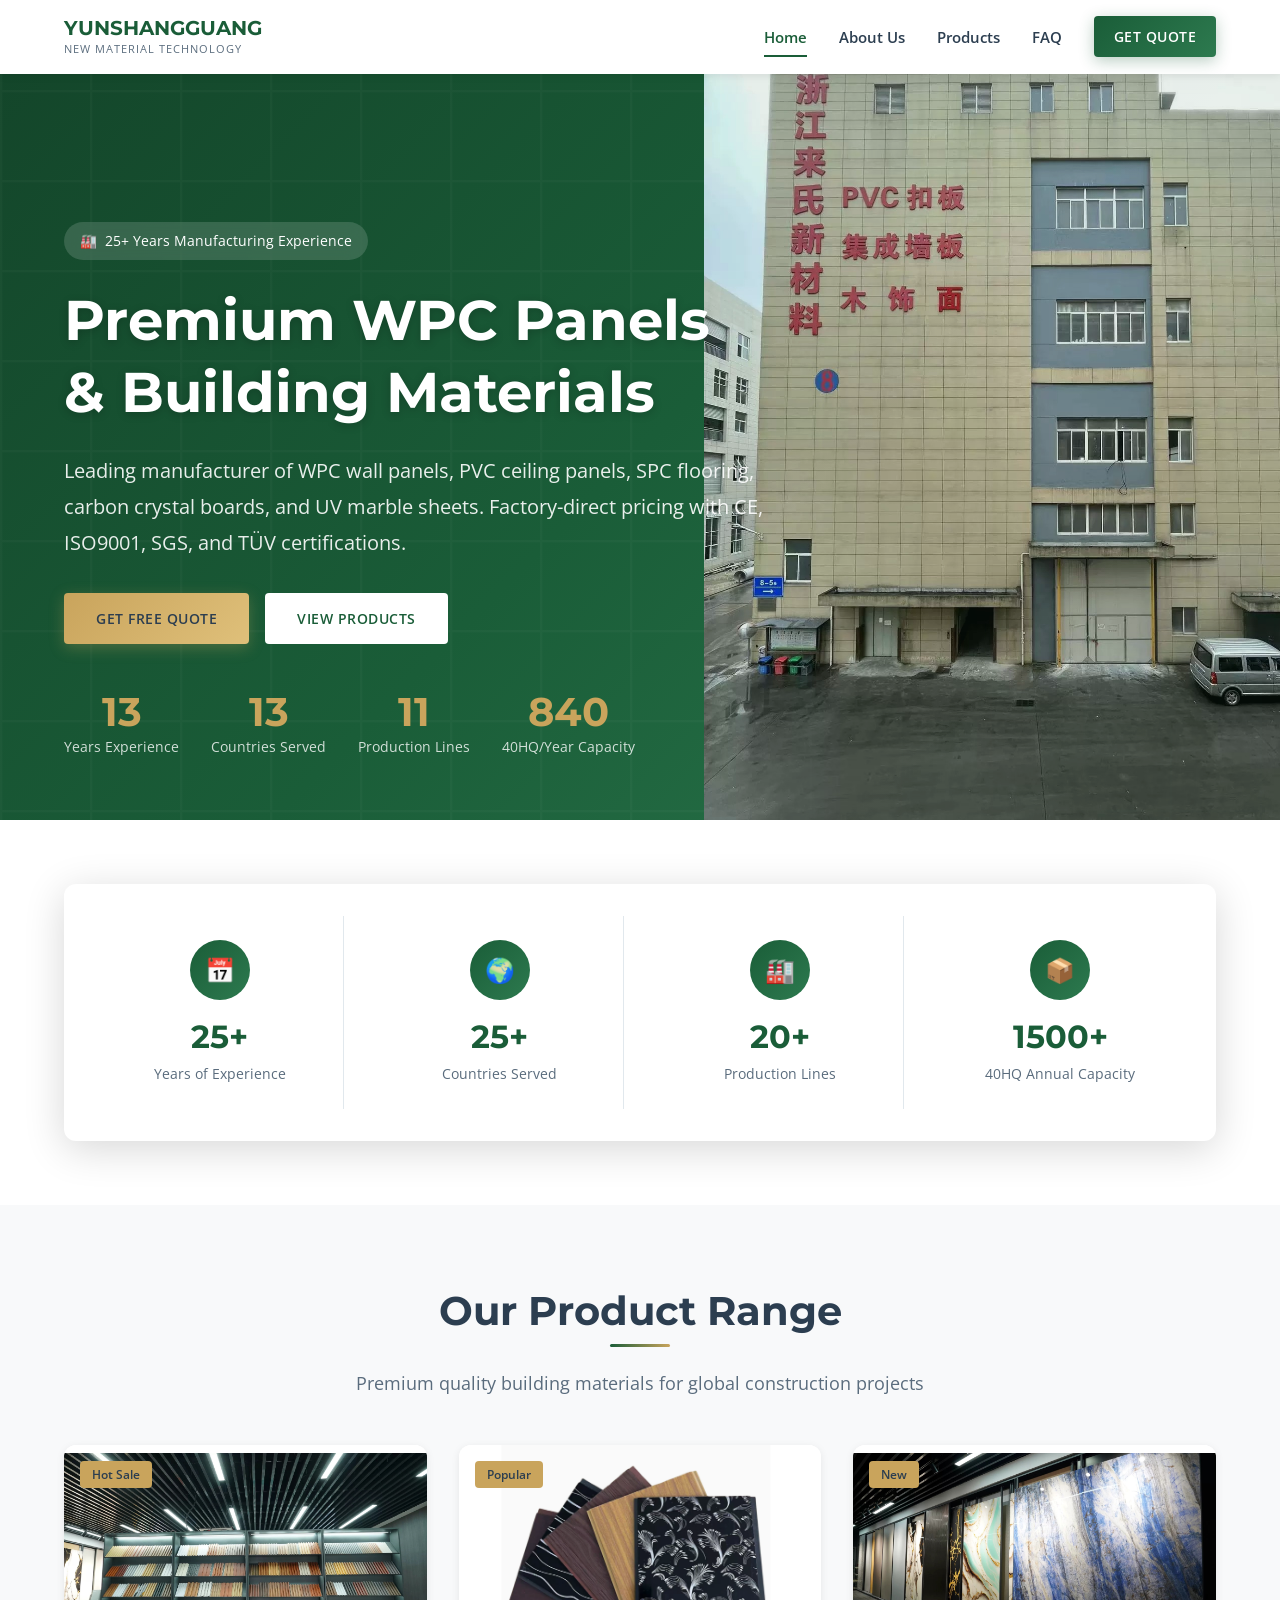
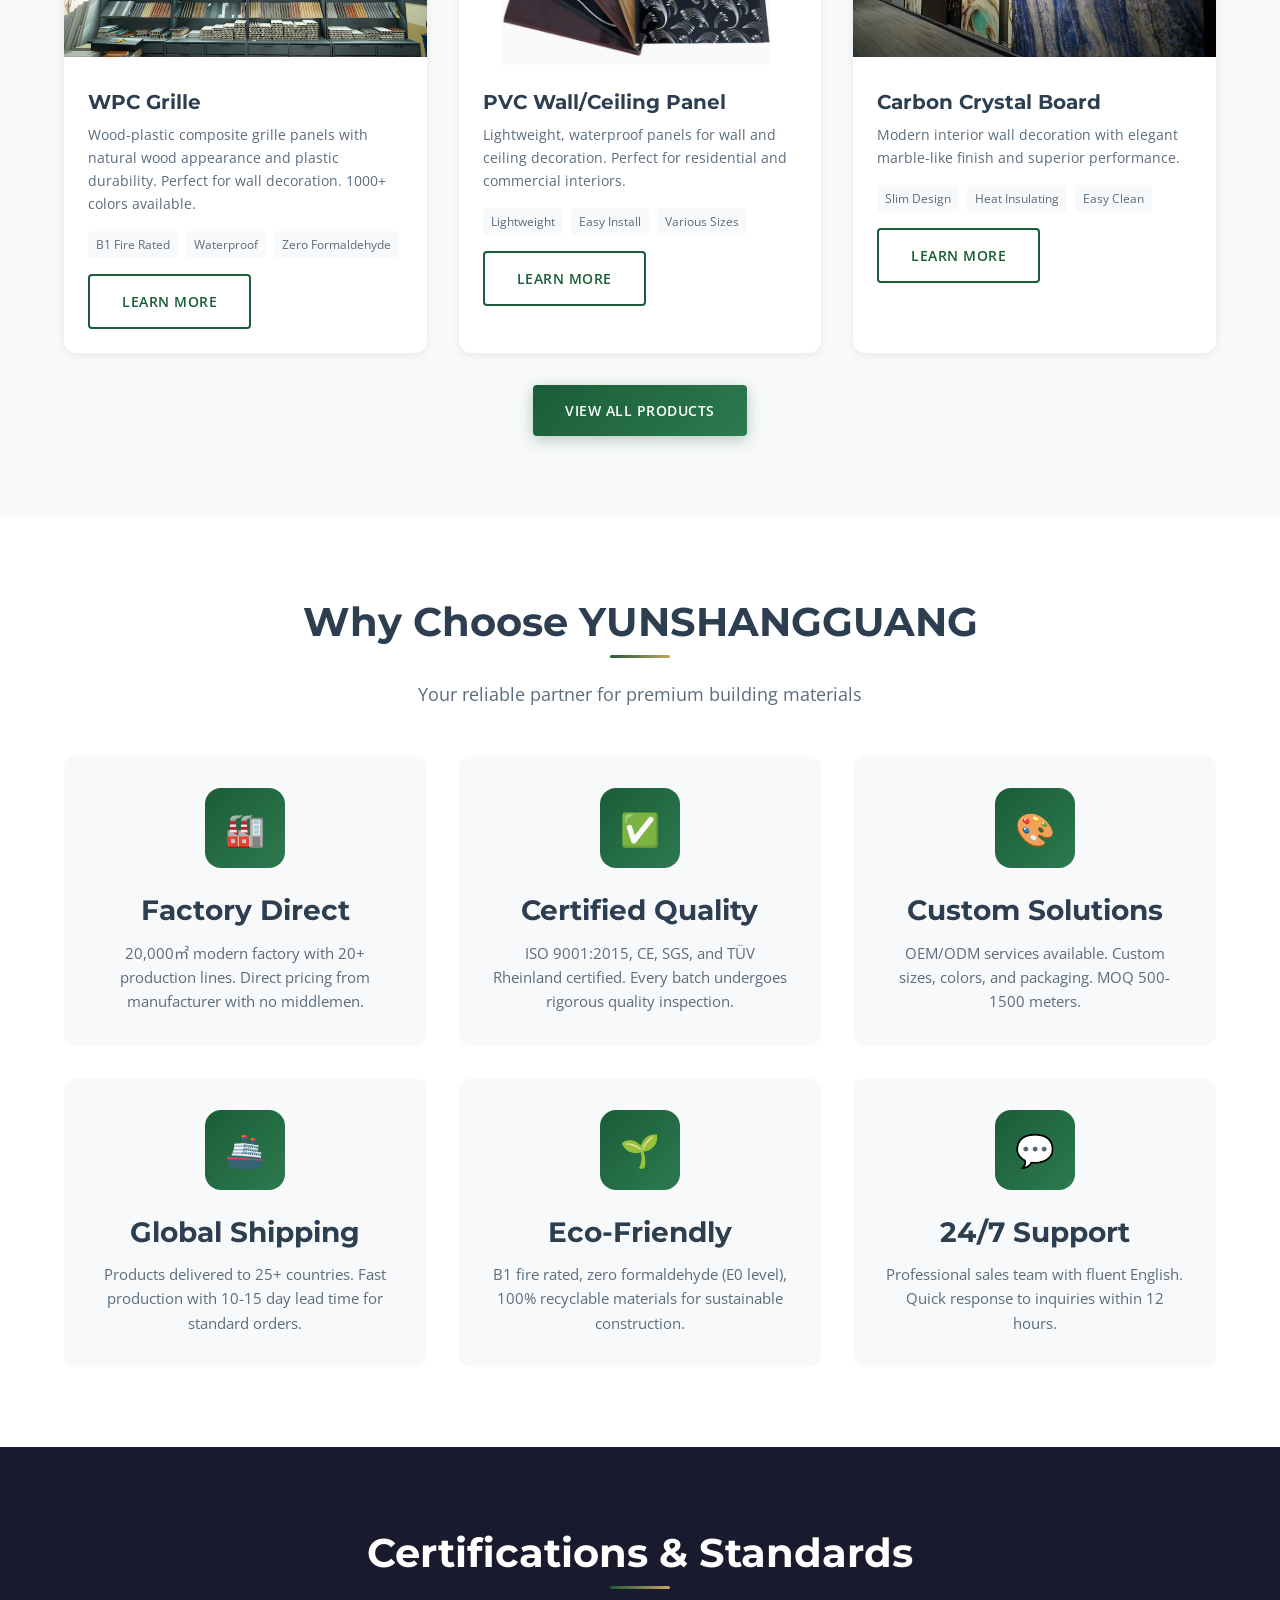
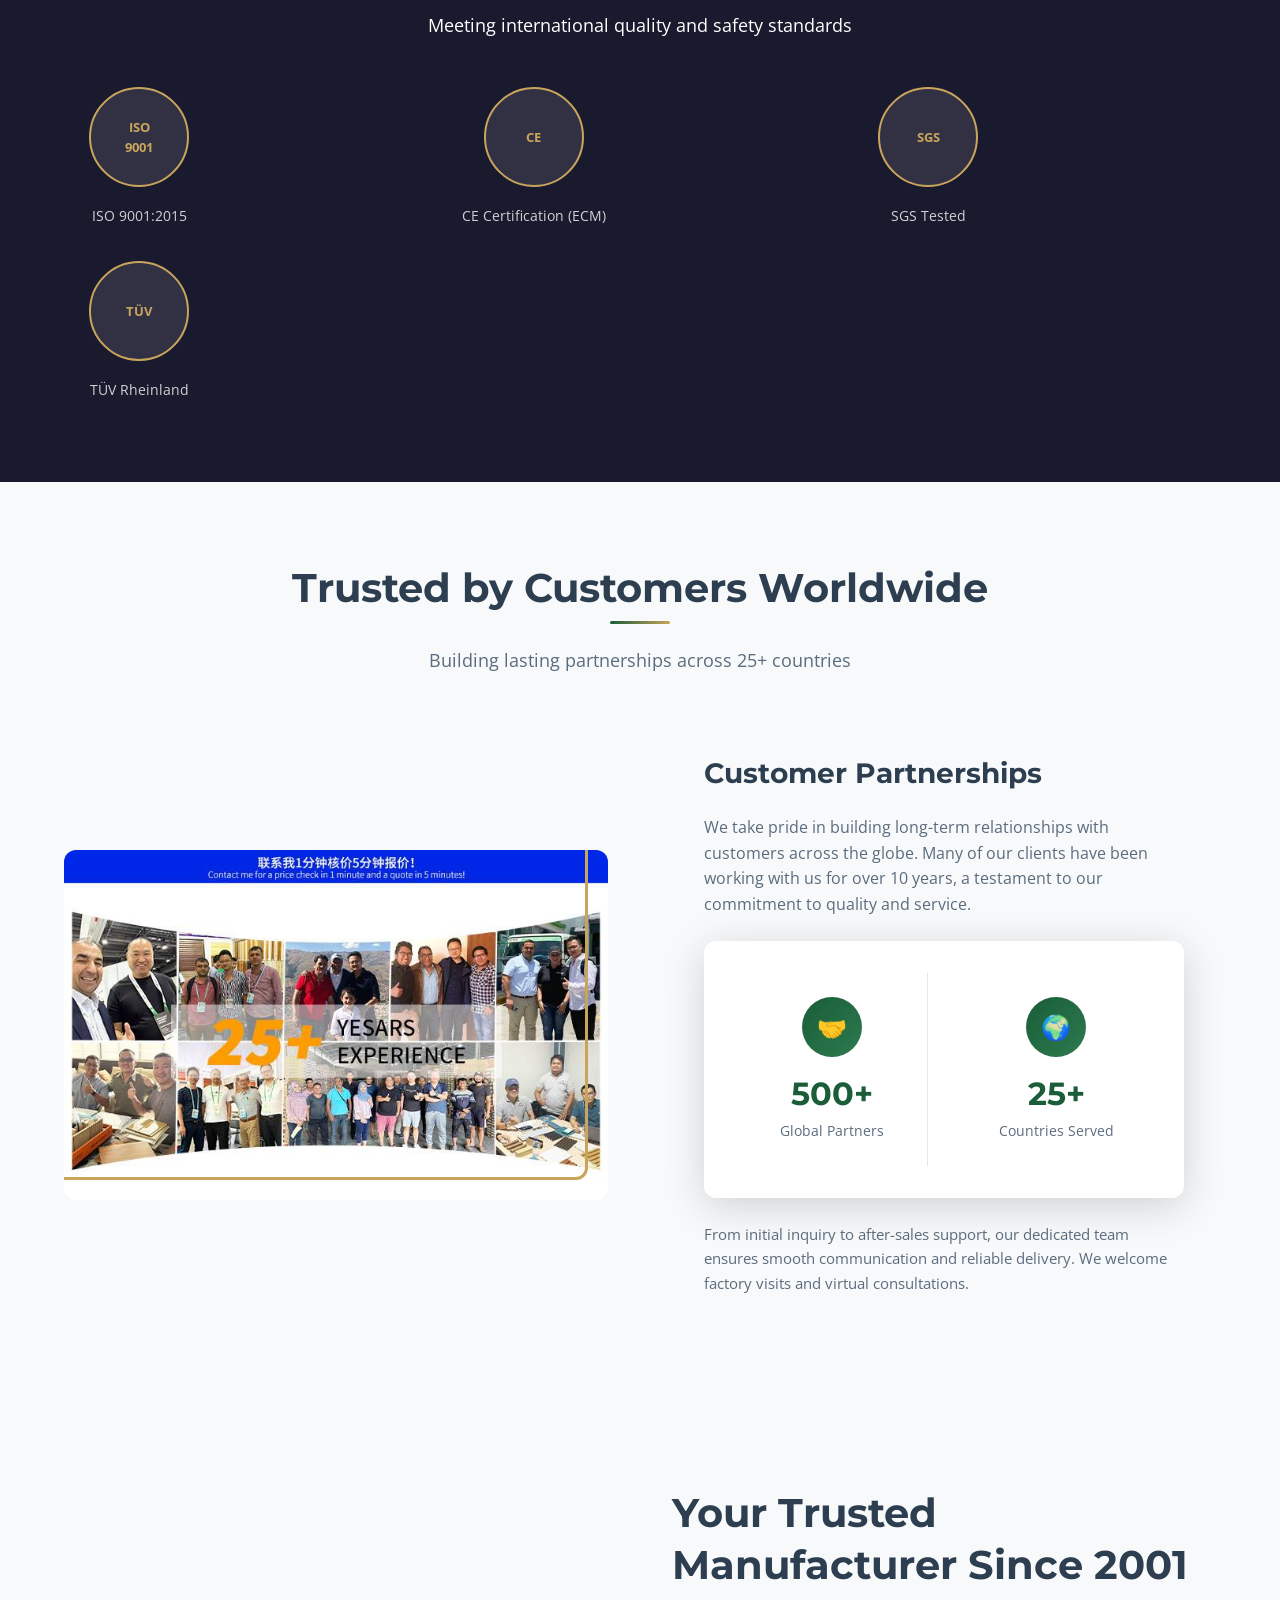
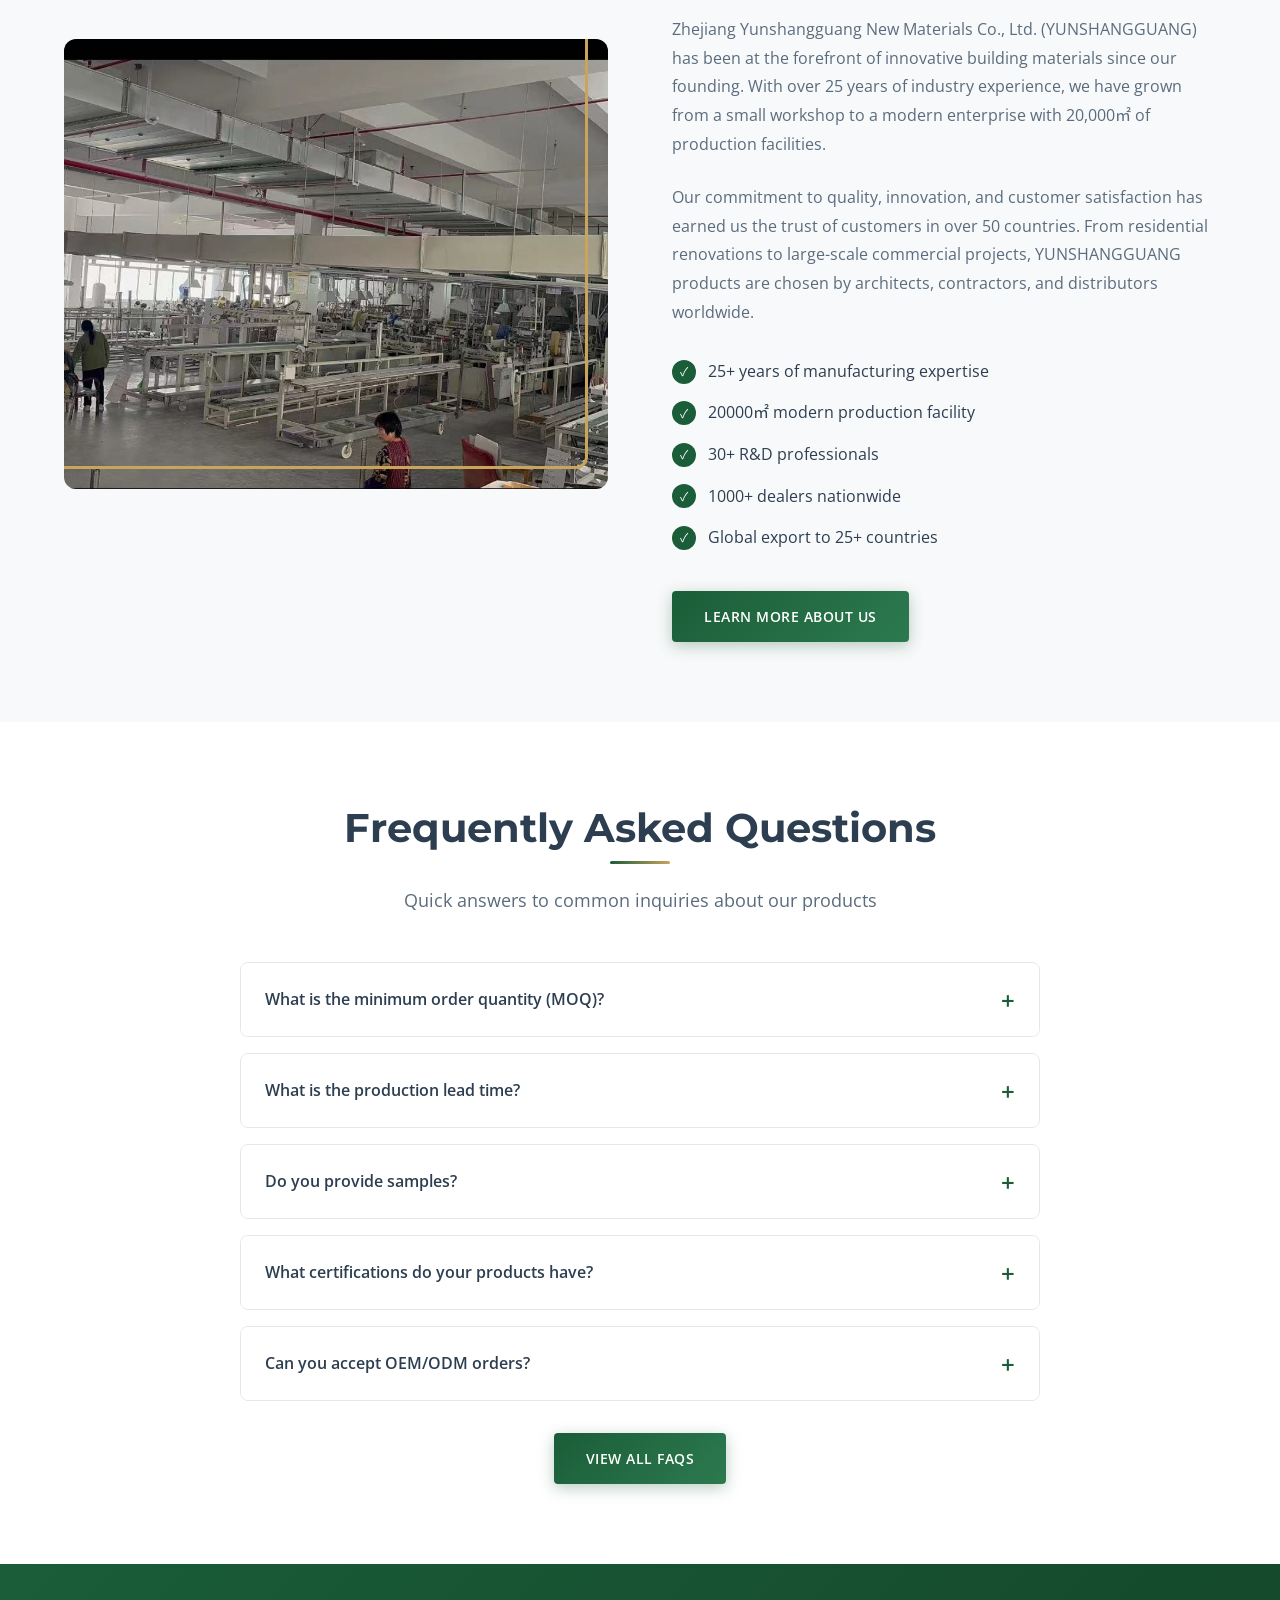
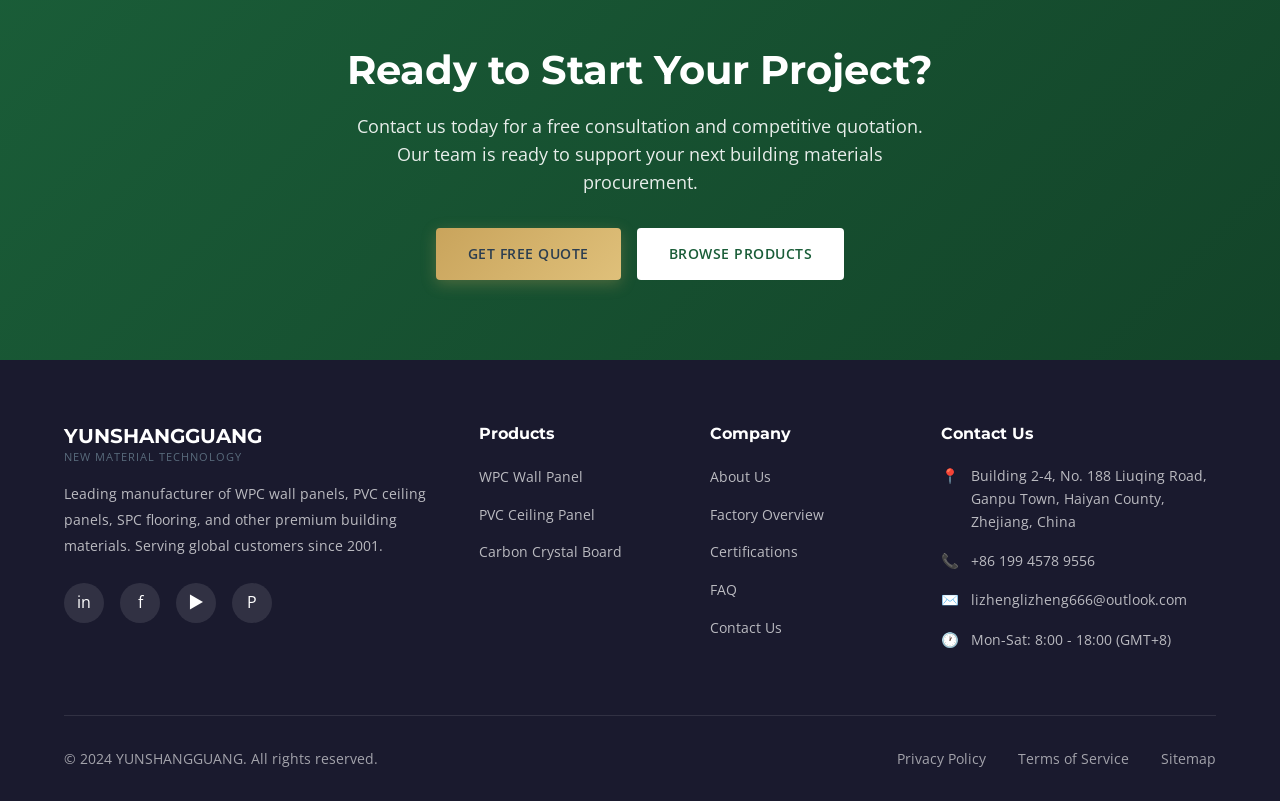
==== index.html @ e3930aee "Remove UV Marble Sheet, SPC Flooring, Wood Veneer products from homepage and all pages - Removed 3 p" ====
<!DOCTYPE html>
<html lang="en">
<head>
  <meta charset="UTF-8">
  <meta name="viewport" content="width=device-width, initial-scale=1.0">
  <meta http-equiv="X-UA-Compatible" content="IE=edge">
  
  <!-- SEO Meta Tags -->
  <title>WPC Wall Panel Manufacturer | 25 Years Factory | YUNSHANGGUANG</title>
  <meta name="description" content="Leading WPC wall panel manufacturer in China since 2001. 20+ production lines, annual capacity 1500x40HQ. CE, ISO9001, SGS, TÜV certified. OEM/ODM available. Fast delivery to 25+ countries.">
  <meta name="keywords" content="WPC wall panel manufacturer, PVC ceiling panel factory, SPC flooring supplier, China building material manufacturer, WPC panel OEM">
  <meta name="author" content="YUNSHANGGUANG - Zhejiang Yunshangguang New Materials Co., Ltd.">
  <meta name="robots" content="index, follow">
  
  <!-- Open Graph -->
  <meta property="og:title" content="WPC Wall Panel Manufacturer | 25 Years Factory | YUNSHANGGUANG">
  <meta property="og:description" content="Leading WPC wall panel manufacturer in China since 2001. 20+ production lines, CE/ISO9001/SGS/TÜV certified. Fast delivery to 25+ countries.">
  <meta property="og:type" content="website">
  <meta property="og:url" content="https://lingrui.com">
  <meta property="og:image" content="https://lingrui.com/images/og-image.jpg">
  
  <!-- Favicon -->
  <link rel="icon" type="image/svg+xml" href="data:image/svg+xml,<svg xmlns='http://www.w3.org/2000/svg' viewBox='0 0 100 100'><text y='.9em' font-size='90'>🏭</text></svg>">
  
  <!-- Google Fonts -->
  <link rel="preconnect" href="https://fonts.googleapis.com">
  <link rel="preconnect" href="https://fonts.gstatic.com" crossorigin>
  <link href="https://fonts.googleapis.com/css2?family=Montserrat:wght@600;700;800&family=Open+Sans:wght@400;500;600&family=Noto+Sans+SC:wght@400;500;700&display=swap" rel="stylesheet">
  
  <!-- Stylesheet -->
  <link rel="stylesheet" href="css/style.css">
  
  <!-- Schema.org Structured Data -->
  <script type="application/ld+json">
  {
    "@context": "https://schema.org",
    "@type": "Organization",
    "name": "YUNSHANGGUANG - Zhejiang Yunshangguang New Materials Co., Ltd.",
    "alternateName": "LAISHI",
    "url": "https://lingrui.com",
    "logo": "https://lingrui.com/images/logo.png",
    "description": "Leading WPC wall panel manufacturer in China since 2001, specializing in PVC ceiling panels, SPC flooring, carbon crystal boards, and UV marble sheets.",
    "foundingDate": "2016",
    "foundingLocation": "Haining, Zhejiang, China",
    "areaServed": "Worldwide",
    "contactPoint": {
      "@type": "ContactPoint",
      "telephone": "+86-199-4578-9556",
      "contactType": "sales",
      "email": "lizhenglizheng666@outlook.com",
      "availableLanguage": ["English", "Chinese"]
    },
    "address": {
      "@type": "PostalAddress",
      "streetAddress": "Building 2-4, No. 188 Liuqing Road, Ganpu Town",
      "addressLocality": "Haiyan County",
      "addressRegion": "Zhejiang",
      "postalCode": "314300",
      "addressCountry": "CN"
    },
    "hasCredential": [
      {"@type": "EducationalOccupationalCredential", "name": "ISO 9001:2015"},
      {"@type": "EducationalOccupationalCredential", "name": "CE Certification"},
      {"@type": "EducationalOccupationalCredential", "name": "SGS Certification"}
    ]
  }
  </script>
</head>
<body>
  <!-- Header -->
  <header class="header">
    <div class="header-container">
      <a href="index.html" class="logo">
        <div class="logo-text">
          <span class="logo-name">YUNSHANGGUANG</span>
          <span class="logo-tagline">New Material Technology</span>
        </div>
      </a>
      
      <nav class="nav-menu">
        <a href="index.html" class="nav-link active">Home</a>
        <a href="about.html" class="nav-link">About Us</a>
        <a href="products.html" class="nav-link">Products</a>
        <a href="faq.html" class="nav-link">FAQ</a>
        <a href="contact.html" class="btn btn-primary nav-cta">Get Quote</a>
      </nav>
      
      <button class="menu-toggle" aria-label="Toggle menu">
        <span></span>
        <span></span>
        <span></span>
      </button>
      
      <nav class="mobile-nav">
        <a href="index.html" class="nav-link active">Home</a>
        <a href="about.html" class="nav-link">About Us</a>
        <a href="products.html" class="nav-link">Products</a>
        <a href="faq.html" class="nav-link">FAQ</a>
        <a href="contact.html" class="nav-link">Contact Us</a>
      </nav>
    </div>
  </header>

  <!-- Hero Section -->
  <section class="hero">
    <div class="hero-bg"></div>
    <div class="container">
      <div class="hero-content">
        <div class="hero-badge">
          <span>🏭</span> 25+ Years Manufacturing Experience
        </div>
        <h1>Premium WPC Panels & Building Materials</h1>
        <p class="hero-subtitle">
          Leading manufacturer of WPC wall panels, PVC ceiling panels, SPC flooring, 
          carbon crystal boards, and UV marble sheets. Factory-direct pricing with 
          CE, ISO9001, SGS, and TÜV certifications.
        </p>
        <div class="hero-buttons">
          <a href="contact.html" class="btn btn-accent">Get Free Quote</a>
          <a href="products.html" class="btn btn-white">View Products</a>
        </div>
        <div class="hero-stats">
          <div class="stat-item">
            <div class="stat-number">25+</div>
            <div class="stat-label">Years Experience</div>
          </div>
          <div class="stat-item">
            <div class="stat-number">25+</div>
            <div class="stat-label">Countries Served</div>
          </div>
          <div class="stat-item">
            <div class="stat-number">20+</div>
            <div class="stat-label">Production Lines</div>
          </div>
          <div class="stat-item">
            <div class="stat-number">1500+</div>
            <div class="stat-label">40HQ/Year Capacity</div>
          </div>
        </div>
      </div>
    </div>
    <div class="hero-image">
      <img src="images/factory-exterior.jpg" alt="YUNSHANGGUANG Factory Exterior" loading="eager">
    </div>
  </section>

  <!-- Stats Section -->
  <section class="stats-section">
    <div class="container">
      <div class="stats-grid">
        <div class="stat-card">
          <div class="stat-icon">📅</div>
          <h3>25+</h3>
          <p>Years of Experience</p>
        </div>
        <div class="stat-card">
          <div class="stat-icon">🌍</div>
          <h3>25+</h3>
          <p>Countries Served</p>
        </div>
        <div class="stat-card">
          <div class="stat-icon">🏭</div>
          <h3>20+</h3>
          <p>Production Lines</p>
        </div>
        <div class="stat-card">
          <div class="stat-icon">📦</div>
          <h3>1500+</h3>
          <p>40HQ Annual Capacity</p>
        </div>
      </div>
    </div>
  </section>

  <!-- Products Section -->
  <section class="products-section">
    <div class="container">
      <div class="section-title">
        <h2>Our Product Range</h2>
        <p>Premium quality building materials for global construction projects</p>
      </div>
      
      <div class="products-grid">
        <div class="product-card">
          <div class="product-image">
            <img src="images/showroom-1.jpg" alt="WPC Grille Product Display" loading="lazy">
            <span class="product-badge">Hot Sale</span>
          </div>
          <div class="product-content">
            <h3>WPC Grille</h3>
            <p>Wood-plastic composite grille panels with natural wood appearance and plastic durability. Perfect for wall decoration. 1000+ colors available.</p>
            <div class="product-features">
              <span class="product-feature">B1 Fire Rated</span>
              <span class="product-feature">Waterproof</span>
              <span class="product-feature">Zero Formaldehyde</span>
            </div>
            <a href="products.html#wpc" class="btn btn-outline">Learn More</a>
          </div>
        </div>
        
        <div class="product-card">
          <div class="product-image">
            <img src="images/pvc-panels.png?v=3" alt="PVC Ceiling Panel Product" loading="lazy">
            <span class="product-badge">Popular</span>
          </div>
          <div class="product-content">
            <h3>PVC Wall/Ceiling Panel</h3>
            <p>Lightweight, waterproof panels for wall and ceiling decoration. Perfect for residential and commercial interiors.</p>
            <div class="product-features">
              <span class="product-feature">Lightweight</span>
              <span class="product-feature">Easy Install</span>
              <span class="product-feature">Various Sizes</span>
            </div>
            <a href="products.html#pvc" class="btn btn-outline">Learn More</a>
          </div>
        </div>
        
        <div class="product-card">
          <div class="product-image">
            <img src="images/showroom-2.jpg" alt="Carbon Crystal Board Product" loading="lazy">
            <span class="product-badge">New</span>
          </div>
          <div class="product-content">
            <h3>Carbon Crystal Board</h3>
            <p>Modern interior wall decoration with elegant marble-like finish and superior performance.</p>
            <div class="product-features">
              <span class="product-feature">Slim Design</span>
              <span class="product-feature">Heat Insulating</span>
              <span class="product-feature">Easy Clean</span>
            </div>
            <a href="products.html#carbon" class="btn btn-outline">Learn More</a>
          </div>
        </div>
      </div>
      
      <div class="text-center mt-4">
        <a href="products.html" class="btn btn-primary">View All Products</a>
      </div>
    </div>
  </section>

  <!-- Features Section -->
  <section class="features-section">
    <div class="container">
      <div class="section-title">
        <h2>Why Choose YUNSHANGGUANG</h2>
        <p>Your reliable partner for premium building materials</p>
      </div>
      
      <div class="features-grid">
        <div class="feature-card">
          <div class="feature-icon">🏭</div>
          <h3>Factory Direct</h3>
          <p>20,000㎡ modern factory with 20+ production lines. Direct pricing from manufacturer with no middlemen.</p>
        </div>
        
        <div class="feature-card">
          <div class="feature-icon">✅</div>
          <h3>Certified Quality</h3>
          <p>ISO 9001:2015, CE, SGS, and TÜV Rheinland certified. Every batch undergoes rigorous quality inspection.</p>
        </div>
        
        <div class="feature-card">
          <div class="feature-icon">🎨</div>
          <h3>Custom Solutions</h3>
          <p>OEM/ODM services available. Custom sizes, colors, and packaging. MOQ 500-1500 meters.</p>
        </div>
        
        <div class="feature-card">
          <div class="feature-icon">🚢</div>
          <h3>Global Shipping</h3>
          <p>Products delivered to 25+ countries. Fast production with 10-15 day lead time for standard orders.</p>
        </div>
        
        <div class="feature-card">
          <div class="feature-icon">🌱</div>
          <h3>Eco-Friendly</h3>
          <p>B1 fire rated, zero formaldehyde (E0 level), 100% recyclable materials for sustainable construction.</p>
        </div>
        
        <div class="feature-card">
          <div class="feature-icon">💬</div>
          <h3>24/7 Support</h3>
          <p>Professional sales team with fluent English. Quick response to inquiries within 12 hours.</p>
        </div>
      </div>
    </div>
  </section>

  <!-- Certifications Section -->
  <section class="certifications-section">
    <div class="container">
      <div class="section-title">
        <h2>Certifications & Standards</h2>
        <p>Meeting international quality and safety standards</p>
      </div>
      
      <div class="certifications-grid">
        <div class="cert-item">
          <div class="cert-logo">ISO<br>9001</div>
          <span>ISO 9001:2015</span>
        </div>
        <div class="cert-item">
          <div class="cert-logo">CE</div>
          <span>CE Certification (ECM)</span>
        </div>
        <div class="cert-item">
          <div class="cert-logo">SGS</div>
          <span>SGS Tested</span>
        </div>
        <div class="cert-item">
          <div class="cert-logo">TÜV</div>
          <span>TÜV Rheinland</span>
        </div>
      </div>
    </div>
  </section>

  <!-- Customer Showcase -->
  <section class="features-section" style="background: var(--bg-light);">
    <div class="container">
      <div class="section-title">
        <h2>Trusted by Customers Worldwide</h2>
        <p>Building lasting partnerships across 25+ countries</p>
      </div>
      
      <div class="about-grid" style="align-items: center;">
        <div class="about-image" style="height: 350px; overflow: hidden; border-radius: 12px;">
          <img src="images/customer-photos.jpg" alt="YUNSHANGGUANG Customer Visit" loading="lazy" style="width: 100%; height: 100%; object-fit: cover;">
        </div>
        <div style="padding: 2rem;">
          <h3 style="margin-bottom: 1.5rem;">Customer Partnerships</h3>
          <p style="color: var(--text-light); margin-bottom: 1.5rem;">
            We take pride in building long-term relationships with customers across the globe. 
            Many of our clients have been working with us for over 10 years, a testament to 
            our commitment to quality and service.
          </p>
          <div class="stats-grid" style="grid-template-columns: 1fr 1fr;">
            <div class="stat-card">
              <div class="stat-icon">🤝</div>
              <h3>500+</h3>
              <p>Global Partners</p>
            </div>
            <div class="stat-card">
              <div class="stat-icon">🌍</div>
              <h3>25+</h3>
              <p>Countries Served</p>
            </div>
          </div>
          <p style="color: var(--text-light); margin-top: 1.5rem; font-size: 0.95rem;">
            From initial inquiry to after-sales support, our dedicated team ensures 
            smooth communication and reliable delivery. We welcome factory visits 
            and virtual consultations.
          </p>
        </div>
      </div>
    </div>
  </section>

  <!-- About Preview -->
  <section class="about-preview">
    <div class="container">
      <div class="about-grid">
        <div class="about-image">
          <img src="images/workshop-1.jpg" alt="YUNSHANGGUANG Factory Workshop" loading="lazy">
        </div>
        <div class="about-content">
          <h2>Your Trusted Manufacturer Since 2001</h2>
          <p>
            Zhejiang Yunshangguang New Materials Co., Ltd. (YUNSHANGGUANG) has been at the forefront 
            of innovative building materials since our founding. With over 25 years of industry 
            experience, we have grown from a small workshop to a modern enterprise with 20,000㎡ 
            of production facilities.
          </p>
          <p>
            Our commitment to quality, innovation, and customer satisfaction has earned us the trust 
            of customers in over 50 countries. From residential renovations to large-scale commercial 
            projects, YUNSHANGGUANG products are chosen by architects, contractors, and distributors worldwide.
          </p>
          <ul class="about-list">
            <li>25+ years of manufacturing expertise</li>
            <li>20000㎡ modern production facility</li>
            <li>30+ R&D professionals</li>
            <li>1000+ dealers nationwide</li>
            <li>Global export to 25+ countries</li>
          </ul>
          <a href="about.html" class="btn btn-primary">Learn More About Us</a>
        </div>
      </div>
    </div>
  </section>

  <!-- FAQ Preview -->
  <section class="faq-preview">
    <div class="container">
      <div class="section-title">
        <h2>Frequently Asked Questions</h2>
        <p>Quick answers to common inquiries about our products</p>
      </div>
      
      <div class="faq-list">
        <div class="faq-item">
          <button class="faq-question">
            What is the minimum order quantity (MOQ)?
          </button>
          <div class="faq-answer">
            <div class="faq-answer-content">
              Our standard MOQ is 500-1500 meters depending on the product type and specifications. 
              For custom orders, the MOQ may vary. We welcome small trial orders to establish 
              business relationships and offer flexible terms for long-term partners.
            </div>
          </div>
        </div>
        
        <div class="faq-item">
          <button class="faq-question">
            What is the production lead time?
          </button>
          <div class="faq-answer">
            <div class="faq-answer-content">
              Standard products typically ship within 10-15 days after order confirmation. 
              Custom products with special colors or sizes require 15-20 days. For large orders, 
              please contact us in advance to coordinate production schedule and shipping arrangements.
            </div>
          </div>
        </div>
        
        <div class="faq-item">
          <button class="faq-question">
            Do you provide samples?
          </button>
          <div class="faq-answer">
            <div class="faq-answer-content">
              Yes, we offer sample service. Small sample fees may apply and can be deducted from 
              your first bulk order. Customers only need to cover the shipping costs. We also 
              provide free samples for serious buyers upon request.
            </div>
          </div>
        </div>
        
        <div class="faq-item">
          <button class="faq-question">
            What certifications do your products have?
          </button>
          <div class="faq-answer">
            <div class="faq-answer-content">
              Our products are certified with ISO 9001:2015 (Quality Management), CE (European 
              Safety), SGS (Testing), and TÜV Rheinland. All products meet international standards 
              including EN 14041 for fire ratings and formaldehyde emission limits.
            </div>
          </div>
        </div>
        
        <div class="faq-item">
          <button class="faq-question">
            Can you accept OEM/ODM orders?
          </button>
          <div class="faq-answer">
            <div class="faq-answer-content">
              Absolutely! We specialize in OEM/ODM production. We can manufacture products with 
              your brand, customize sizes, colors, textures, and packaging according to your 
              specifications. Our experienced R&D team can also help develop new products based 
              on your requirements.
            </div>
          </div>
        </div>
      </div>
      
      <div class="text-center mt-4">
        <a href="faq.html" class="btn btn-primary">View All FAQs</a>
      </div>
    </div>
  </section>

  <!-- CTA Section -->
  <section class="cta-section">
    <div class="container">
      <h2>Ready to Start Your Project?</h2>
      <p>
        Contact us today for a free consultation and competitive quotation. 
        Our team is ready to support your next building materials procurement.
      </p>
      <div class="cta-buttons">
        <a href="contact.html" class="btn btn-accent">Get Free Quote</a>
        <a href="products.html" class="btn btn-white">Browse Products</a>
      </div>
    </div>
  </section>

  <!-- Footer -->
  <footer class="footer">
    <div class="container">
      <div class="footer-grid">
        <div class="footer-brand">
          <a href="index.html" class="logo">
            <div class="logo-text">
              <span class="logo-name">YUNSHANGGUANG</span>
              <span class="logo-tagline">New Material Technology</span>
            </div>
          </a>
          <p>
            Leading manufacturer of WPC wall panels, PVC ceiling panels, SPC flooring, 
            and other premium building materials. Serving global customers since 2001.
          </p>
          <div class="footer-social">
            <a href="#" aria-label="LinkedIn">in</a>
            <a href="#" aria-label="Facebook">f</a>
            <a href="#" aria-label="YouTube">▶</a>
            <a href="#" aria-label="Pinterest">P</a>
          </div>
        </div>
        
        <div class="footer-column">
          <h4>Products</h4>
          <ul class="footer-links">
            <li><a href="products.html#wpc">WPC Wall Panel</a></li>
            <li><a href="products.html#pvc">PVC Ceiling Panel</a></li>
            <li><a href="products.html#carbon">Carbon Crystal Board</a></li>
          </ul>
        </div>
        
        <div class="footer-column">
          <h4>Company</h4>
          <ul class="footer-links">
            <li><a href="about.html">About Us</a></li>
            <li><a href="about.html#factory">Factory Overview</a></li>
            <li><a href="about.html#certifications">Certifications</a></li>
            <li><a href="faq.html">FAQ</a></li>
            <li><a href="contact.html">Contact Us</a></li>
          </ul>
        </div>
        
        <div class="footer-column">
          <h4>Contact Us</h4>
          <div class="footer-contact-item">
            <span>📍</span>
            <span>Building 2-4, No. 188 Liuqing Road, Ganpu Town, Haiyan County, Zhejiang, China</span>
          </div>
          <div class="footer-contact-item">
            <span>📞</span>
            <span>+86 199 4578 9556</span>
          </div>
          <div class="footer-contact-item">
            <span>✉️</span>
            <span>lizhenglizheng666@outlook.com</span>
          </div>
          <div class="footer-contact-item">
            <span>🕐</span>
            <span>Mon-Sat: 8:00 - 18:00 (GMT+8)</span>
          </div>
        </div>
      </div>
      
      <div class="footer-bottom">
        <p>© 2024 YUNSHANGGUANG. All rights reserved.</p>
        <div class="footer-bottom-links">
          <a href="#">Privacy Policy</a>
          <a href="#">Terms of Service</a>
          <a href="#">Sitemap</a>
        </div>
      </div>
    </div>
  </footer>

  <!-- JavaScript -->
  <script src="js/main.js"></script>
</body>
</html>
---- css/style.css ----
/* ========================================
   YUNSHANGGUANG - Zhejiang Yunshangguang New Materials
   Official Website Stylesheet
   ======================================== */

/* CSS Variables */
:root {
  --primary-color: #1a5d38;
  --primary-dark: #134429;
  --primary-light: #2d7a4f;
  --accent-color: #c9a45c;
  --accent-light: #dfc07a;
  --text-dark: #2c3e50;
  --text-light: #5a6c7d;
  --text-white: #ffffff;
  --bg-light: #f8f9fa;
  --bg-white: #ffffff;
  --bg-dark: #1a1a2e;
  --border-color: #e1e8ed;
  --shadow-sm: 0 2px 8px rgba(0,0,0,0.08);
  --shadow-md: 0 4px 20px rgba(0,0,0,0.12);
  --shadow-lg: 0 8px 40px rgba(0,0,0,0.16);
  --transition-fast: 0.2s ease;
  --transition-normal: 0.3s ease;
  --container-max: 1200px;
  --font-heading: 'Montserrat', 'Noto Sans SC', sans-serif;
  --font-body: 'Open Sans', 'Noto Sans SC', sans-serif;
}

/* Reset & Base */
*, *::before, *::after {
  box-sizing: border-box;
  margin: 0;
  padding: 0;
}

html {
  scroll-behavior: smooth;
  font-size: 16px;
}

body {
  font-family: var(--font-body);
  font-size: 1rem;
  line-height: 1.6;
  color: var(--text-dark);
  background-color: var(--bg-white);
  overflow-x: hidden;
}

img {
  max-width: 100%;
  height: auto;
  display: block;
}

a {
  text-decoration: none;
  color: inherit;
  transition: var(--transition-fast);
}

ul, ol {
  list-style: none;
}

button, input, textarea, select {
  font-family: inherit;
  font-size: inherit;
}

/* Container */
.container {
  width: 100%;
  max-width: var(--container-max);
  margin: 0 auto;
  padding: 0 1.5rem;
}

/* Typography */
h1, h2, h3, h4, h5, h6 {
  font-family: var(--font-heading);
  font-weight: 700;
  line-height: 1.3;
  color: var(--text-dark);
}

h1 { font-size: clamp(2rem, 5vw, 3.5rem); }
h2 { font-size: clamp(1.75rem, 4vw, 2.5rem); }
h3 { font-size: clamp(1.25rem, 3vw, 1.75rem); }
h4 { font-size: 1.25rem; }

.section-title {
  text-align: center;
  margin-bottom: 3rem;
}

.section-title h2 {
  margin-bottom: 1rem;
  position: relative;
  display: inline-block;
}

.section-title h2::after {
  content: '';
  position: absolute;
  bottom: -10px;
  left: 50%;
  transform: translateX(-50%);
  width: 60px;
  height: 3px;
  background: linear-gradient(90deg, var(--primary-color), var(--accent-color));
  border-radius: 2px;
}

.section-title p {
  color: var(--text-light);
  font-size: 1.1rem;
  max-width: 600px;
  margin: 1rem auto 0;
}

/* Buttons */
.btn {
  display: inline-flex;
  align-items: center;
  justify-content: center;
  gap: 0.5rem;
  padding: 0.875rem 2rem;
  font-weight: 600;
  border: none;
  border-radius: 4px;
  cursor: pointer;
  transition: var(--transition-normal);
  text-transform: uppercase;
  letter-spacing: 0.5px;
  font-size: 0.9rem;
}

.btn-primary {
  background: linear-gradient(135deg, var(--primary-color), var(--primary-light));
  color: var(--text-white);
  box-shadow: 0 4px 15px rgba(26, 93, 56, 0.3);
}

.btn-primary:hover {
  background: linear-gradient(135deg, var(--primary-dark), var(--primary-color));
  transform: translateY(-2px);
  box-shadow: 0 6px 20px rgba(26, 93, 56, 0.4);
}

.btn-accent {
  background: linear-gradient(135deg, var(--accent-color), var(--accent-light));
  color: var(--text-dark);
  box-shadow: 0 4px 15px rgba(201, 164, 92, 0.3);
}

.btn-accent:hover {
  transform: translateY(-2px);
  box-shadow: 0 6px 20px rgba(201, 164, 92, 0.4);
}

.btn-outline {
  background: transparent;
  border: 2px solid var(--primary-color);
  color: var(--primary-color);
}

.btn-outline:hover {
  background: var(--primary-color);
  color: var(--text-white);
}

.btn-white {
  background: var(--text-white);
  color: var(--primary-color);
}

.btn-white:hover {
  background: var(--bg-light);
  transform: translateY(-2px);
}

/* Header & Navigation */
.header {
  position: fixed;
  top: 0;
  left: 0;
  right: 0;
  background: var(--bg-white);
  box-shadow: var(--shadow-sm);
  z-index: 1000;
  transition: var(--transition-normal);
}

.header.scrolled {
  box-shadow: var(--shadow-md);
}

.header-container {
  display: flex;
  align-items: center;
  justify-content: space-between;
  padding: 1rem 1.5rem;
  max-width: var(--container-max);
  margin: 0 auto;
}

.logo {
  display: flex;
  align-items: center;
  gap: 0.75rem;
}

.logo img {
  height: 45px;
  width: auto;
}

.logo-text {
  display: flex;
  flex-direction: column;
}

.logo-name {
  font-family: var(--font-heading);
  font-size: 1.25rem;
  font-weight: 700;
  color: var(--primary-color);
  line-height: 1.2;
}

.logo-tagline {
  font-size: 0.7rem;
  color: var(--text-light);
  text-transform: uppercase;
  letter-spacing: 1px;
}

.nav-menu {
  display: flex;
  align-items: center;
  gap: 2rem;
}

.nav-link {
  font-weight: 600;
  font-size: 0.95rem;
  color: var(--text-dark);
  padding: 0.5rem 0;
  position: relative;
}

.nav-link::after {
  content: '';
  position: absolute;
  bottom: 0;
  left: 0;
  width: 0;
  height: 2px;
  background: var(--primary-color);
  transition: var(--transition-normal);
}

.nav-link:hover::after,
.nav-link.active::after {
  width: 100%;
}

.nav-link:hover,
.nav-link.active {
  color: var(--primary-color);
}

.nav-cta {
  padding: 0.6rem 1.25rem;
  font-size: 0.85rem;
}

/* Mobile Menu */
.menu-toggle {
  display: none;
  flex-direction: column;
  gap: 5px;
  padding: 0.5rem;
  background: none;
  border: none;
  cursor: pointer;
}

.menu-toggle span {
  display: block;
  width: 25px;
  height: 2px;
  background: var(--text-dark);
  transition: var(--transition-fast);
}

.mobile-nav {
  display: none;
  position: absolute;
  top: 100%;
  left: 0;
  right: 0;
  background: var(--bg-white);
  box-shadow: var(--shadow-md);
  padding: 1rem;
}

.mobile-nav.active {
  display: block;
}

.mobile-nav .nav-link {
  display: block;
  padding: 0.75rem 1rem;
  border-bottom: 1px solid var(--border-color);
}

/* Hero Section */
.hero {
  position: relative;
  min-height: 100vh;
  display: flex;
  align-items: center;
  background: linear-gradient(135deg, var(--primary-dark) 0%, var(--primary-color) 50%, var(--primary-light) 100%);
  overflow: hidden;
  padding-top: 80px;
}

.hero-bg {
  position: absolute;
  top: 0;
  left: 0;
  right: 0;
  bottom: 0;
  background: url('data:image/svg+xml,<svg xmlns="http://www.w3.org/2000/svg" viewBox="0 0 100 100"><defs><pattern id="grid" width="10" height="10" patternUnits="userSpaceOnUse"><path d="M 10 0 L 0 0 0 10" fill="none" stroke="rgba(255,255,255,0.05)" stroke-width="0.5"/></pattern></defs><rect fill="url(%23grid)" width="100" height="100"/></svg>');
  opacity: 0.5;
}

.hero-content {
  position: relative;
  z-index: 1;
  max-width: 700px;
  color: var(--text-white);
}

.hero-badge {
  display: inline-flex;
  align-items: center;
  gap: 0.5rem;
  background: rgba(255,255,255,0.15);
  backdrop-filter: blur(10px);
  padding: 0.5rem 1rem;
  border-radius: 50px;
  font-size: 0.85rem;
  margin-bottom: 1.5rem;
}

.hero h1 {
  color: var(--text-white);
  margin-bottom: 1.5rem;
  text-shadow: 0 2px 10px rgba(0,0,0,0.2);
}

.hero-subtitle {
  font-size: 1.25rem;
  opacity: 0.9;
  margin-bottom: 2rem;
  line-height: 1.8;
}

.hero-buttons {
  display: flex;
  flex-wrap: wrap;
  gap: 1rem;
  margin-bottom: 3rem;
}

.hero-stats {
  display: flex;
  flex-wrap: wrap;
  gap: 2rem;
}

.stat-item {
  text-align: center;
}

.stat-number {
  font-family: var(--font-heading);
  font-size: 2.5rem;
  font-weight: 700;
  color: var(--accent-color);
  line-height: 1;
}

.stat-label {
  font-size: 0.85rem;
  opacity: 0.8;
  margin-top: 0.25rem;
}

.hero-image {
  position: absolute;
  right: -5%;
  bottom: 0;
  width: 50%;
  max-width: 700px;
  opacity: 0.9;
}

.hero-image img {
  width: 100%;
  height: auto;
}

/* Stats Section */
.stats-section {
  background: var(--bg-white);
  padding: 4rem 0;
  margin-top: -80px;
  position: relative;
  z-index: 2;
}

.stats-grid {
  display: grid;
  grid-template-columns: repeat(4, 1fr);
  gap: 2rem;
  background: var(--bg-white);
  border-radius: 12px;
  box-shadow: var(--shadow-lg);
  padding: 2rem;
}

.stat-card {
  text-align: center;
  padding: 1.5rem;
  border-right: 1px solid var(--border-color);
}

.stat-card:last-child {
  border-right: none;
}

.stat-icon {
  width: 60px;
  height: 60px;
  margin: 0 auto 1rem;
  background: linear-gradient(135deg, var(--primary-color), var(--primary-light));
  border-radius: 50%;
  display: flex;
  align-items: center;
  justify-content: center;
  color: var(--text-white);
  font-size: 1.5rem;
}

.stat-card h3 {
  font-size: 2rem;
  color: var(--primary-color);
  margin-bottom: 0.25rem;
}

.stat-card p {
  color: var(--text-light);
  font-size: 0.9rem;
}

/* Products Section */
.products-section {
  padding: 5rem 0;
  background: var(--bg-light);
}

.products-grid {
  display: grid;
  grid-template-columns: repeat(3, 1fr);
  gap: 2rem;
}

.product-card {
  background: var(--bg-white);
  border-radius: 12px;
  overflow: hidden;
  box-shadow: var(--shadow-sm);
  transition: var(--transition-normal);
}

.product-card:hover {
  transform: translateY(-8px);
  box-shadow: var(--shadow-lg);
}

.product-image {
  position: relative;
  height: 220px;
  background: linear-gradient(135deg, var(--primary-light), var(--primary-color));
  overflow: hidden;
}

.product-image img {
  width: 100%;
  height: 100%;
  object-fit: contain;
  object-position: center;
  background: #fff;
}

.product-image-placeholder {
  width: 100%;
  height: 100%;
  display: flex;
  align-items: center;
  justify-content: center;
  color: var(--text-white);
  font-size: 3rem;
  opacity: 0.6;
}

.product-badge {
  position: absolute;
  top: 1rem;
  left: 1rem;
  background: var(--accent-color);
  color: var(--text-dark);
  padding: 0.25rem 0.75rem;
  border-radius: 4px;
  font-size: 0.75rem;
  font-weight: 600;
}

.product-content {
  padding: 1.5rem;
}

.product-content h3 {
  font-size: 1.25rem;
  margin-bottom: 0.5rem;
}

.product-content p {
  color: var(--text-light);
  font-size: 0.9rem;
  margin-bottom: 1rem;
}

.product-features {
  display: flex;
  flex-wrap: wrap;
  gap: 0.5rem;
  margin-bottom: 1rem;
}

.product-feature {
  background: var(--bg-light);
  padding: 0.25rem 0.5rem;
  border-radius: 4px;
  font-size: 0.75rem;
  color: var(--text-light);
}

/* Features Section */
.features-section {
  padding: 5rem 0;
  background: var(--bg-white);
}

.features-grid {
  display: grid;
  grid-template-columns: repeat(3, 1fr);
  gap: 2rem;
}

.feature-card {
  text-align: center;
  padding: 2rem;
  border-radius: 12px;
  background: var(--bg-light);
  transition: var(--transition-normal);
}

.feature-card:hover {
  background: var(--bg-white);
  box-shadow: var(--shadow-md);
  transform: translateY(-5px);
}

.feature-icon {
  width: 80px;
  height: 80px;
  margin: 0 auto 1.5rem;
  background: linear-gradient(135deg, var(--primary-color), var(--primary-light));
  border-radius: 16px;
  display: flex;
  align-items: center;
  justify-content: center;
  color: var(--text-white);
  font-size: 2rem;
  transition: var(--transition-normal);
}

.feature-card:hover .feature-icon {
  transform: rotateY(180deg);
}

.feature-card h3 {
  margin-bottom: 0.75rem;
}

.feature-card p {
  color: var(--text-light);
  font-size: 0.95rem;
}

/* Certifications Section */
.certifications-section {
  padding: 5rem 0;
  background: var(--bg-dark);
  color: var(--text-white);
}

.certifications-section .section-title h2,
.certifications-section .section-title p {
  color: var(--text-white);
}

.certifications-grid {
  display: flex;
  flex-wrap: wrap;
  justify-content: center;
  gap: 3rem;
  margin-top: 2rem;
}

.cert-item {
  text-align: center;
  width: 150px;
}

.cert-logo {
  width: 100px;
  height: 100px;
  margin: 0 auto 1rem;
  background: rgba(255,255,255,0.1);
  border-radius: 50%;
  display: flex;
  align-items: center;
  justify-content: center;
  font-weight: 700;
  font-size: 0.8rem;
  color: var(--accent-color);
  border: 2px solid var(--accent-color);
}

.cert-item span {
  font-size: 0.9rem;
  color: rgba(255,255,255,0.8);
}

/* About Preview Section */
.about-preview {
  padding: 5rem 0;
  background: var(--bg-light);
}

.about-grid {
  display: grid;
  grid-template-columns: 1fr 1fr;
  gap: 4rem;
  align-items: center;
}

.about-image {
  position: relative;
  height: 450px;
  background: linear-gradient(135deg, var(--primary-light), var(--primary-color));
  border-radius: 12px;
  overflow: hidden;
  display: flex;
  align-items: center;
  justify-content: center;
  color: var(--text-white);
  font-size: 5rem;
}

.about-image img {
  width: 100%;
  height: 100%;
  object-fit: cover;
  object-position: center;
}

.about-image::before {
  content: '';
  position: absolute;
  top: -20px;
  left: -20px;
  right: 20px;
  bottom: 20px;
  border: 3px solid var(--accent-color);
  border-radius: 12px;
  z-index: 1;
}

.about-content h2 {
  margin-bottom: 1.5rem;
}

.about-content p {
  color: var(--text-light);
  margin-bottom: 1.5rem;
  line-height: 1.8;
}

.about-list {
  margin-bottom: 2rem;
}

.about-list li {
  display: flex;
  align-items: center;
  gap: 0.75rem;
  padding: 0.5rem 0;
  color: var(--text-dark);
}

.about-list li::before {
  content: '✓';
  display: flex;
  align-items: center;
  justify-content: center;
  width: 24px;
  height: 24px;
  background: var(--primary-color);
  color: var(--text-white);
  border-radius: 50%;
  font-size: 0.75rem;
}

/* FAQ Section (Homepage Preview) */
.faq-preview {
  padding: 5rem 0;
  background: var(--bg-white);
}

.faq-list {
  max-width: 800px;
  margin: 0 auto;
}

.faq-item {
  border: 1px solid var(--border-color);
  border-radius: 8px;
  margin-bottom: 1rem;
  overflow: hidden;
}

.faq-question {
  width: 100%;
  padding: 1.25rem 1.5rem;
  background: var(--bg-white);
  border: none;
  text-align: left;
  cursor: pointer;
  display: flex;
  align-items: center;
  justify-content: space-between;
  gap: 1rem;
  font-weight: 600;
  color: var(--text-dark);
  transition: var(--transition-fast);
}

.faq-question:hover {
  background: var(--bg-light);
}

.faq-question::after {
  content: '+';
  font-size: 1.5rem;
  color: var(--primary-color);
  transition: var(--transition-fast);
}

.faq-item.active .faq-question::after {
  transform: rotate(45deg);
}

.faq-answer {
  max-height: 0;
  overflow: hidden;
  transition: max-height 0.3s ease;
}

.faq-item.active .faq-answer {
  max-height: 500px;
}

.faq-answer-content {
  padding: 1.25rem 1.5rem;
  background: var(--bg-light);
  color: var(--text-light);
  line-height: 1.8;
}

/* CTA Section */
.cta-section {
  padding: 5rem 0;
  background: linear-gradient(135deg, var(--primary-color), var(--primary-dark));
  text-align: center;
  color: var(--text-white);
}

.cta-section h2 {
  color: var(--text-white);
  margin-bottom: 1rem;
}

.cta-section p {
  font-size: 1.1rem;
  opacity: 0.9;
  margin-bottom: 2rem;
  max-width: 600px;
  margin-left: auto;
  margin-right: auto;
}

.cta-buttons {
  display: flex;
  justify-content: center;
  gap: 1rem;
  flex-wrap: wrap;
}

/* Contact Section */
.contact-section {
  padding: 5rem 0;
  background: var(--bg-light);
}

.contact-grid {
  display: grid;
  grid-template-columns: 1fr 1.5fr;
  gap: 3rem;
}

.contact-info {
  background: var(--bg-white);
  padding: 2.5rem;
  border-radius: 12px;
  box-shadow: var(--shadow-sm);
}

.contact-info h3 {
  margin-bottom: 1.5rem;
}

.contact-item {
  display: flex;
  gap: 1rem;
  margin-bottom: 1.5rem;
}

.contact-item-icon {
  width: 45px;
  height: 45px;
  background: var(--primary-color);
  color: var(--text-white);
  border-radius: 8px;
  display: flex;
  align-items: center;
  justify-content: center;
  flex-shrink: 0;
}

.contact-item-content h4 {
  font-size: 0.9rem;
  color: var(--text-light);
  font-weight: 400;
  margin-bottom: 0.25rem;
}

.contact-item-content p {
  font-weight: 600;
}

.contact-form {
  background: var(--bg-white);
  padding: 2.5rem;
  border-radius: 12px;
  box-shadow: var(--shadow-sm);
}

.form-row {
  display: grid;
  grid-template-columns: 1fr 1fr;
  gap: 1rem;
}

.form-group {
  margin-bottom: 1.25rem;
}

.form-group label {
  display: block;
  margin-bottom: 0.5rem;
  font-weight: 600;
  color: var(--text-dark);
}

.form-group input,
.form-group textarea,
.form-group select {
  width: 100%;
  padding: 0.875rem 1rem;
  border: 1px solid var(--border-color);
  border-radius: 6px;
  transition: var(--transition-fast);
}

.form-group input:focus,
.form-group textarea:focus,
.form-group select:focus {
  outline: none;
  border-color: var(--primary-color);
  box-shadow: 0 0 0 3px rgba(26, 93, 56, 0.1);
}

.form-group textarea {
  resize: vertical;
  min-height: 120px;
}

.checkbox-group {
  display: flex;
  flex-wrap: wrap;
  gap: 1rem;
}

.checkbox-item {
  display: flex;
  align-items: center;
  gap: 0.5rem;
}

.checkbox-item input[type="checkbox"] {
  width: 18px;
  height: 18px;
  accent-color: var(--primary-color);
}

/* Footer */
.footer {
  background: var(--bg-dark);
  color: var(--text-white);
  padding: 4rem 0 2rem;
}

.footer-grid {
  display: grid;
  grid-template-columns: 2fr 1fr 1fr 1.5fr;
  gap: 3rem;
  margin-bottom: 3rem;
}

.footer-brand .logo {
  margin-bottom: 1rem;
}

.footer-brand .logo-name {
  color: var(--text-white);
}

.footer-brand p {
  color: rgba(255,255,255,0.7);
  font-size: 0.9rem;
  line-height: 1.8;
}

.footer-column h4 {
  color: var(--text-white);
  margin-bottom: 1.25rem;
  font-size: 1rem;
}

.footer-links li {
  margin-bottom: 0.75rem;
}

.footer-links a {
  color: rgba(255,255,255,0.7);
  font-size: 0.9rem;
  transition: var(--transition-fast);
}

.footer-links a:hover {
  color: var(--accent-color);
}

.footer-contact-item {
  display: flex;
  gap: 0.75rem;
  margin-bottom: 1rem;
  color: rgba(255,255,255,0.7);
  font-size: 0.9rem;
}

.footer-contact-item span:first-child {
  color: var(--accent-color);
}

.footer-social {
  display: flex;
  gap: 1rem;
  margin-top: 1.5rem;
}

.footer-social a {
  width: 40px;
  height: 40px;
  background: rgba(255,255,255,0.1);
  border-radius: 50%;
  display: flex;
  align-items: center;
  justify-content: center;
  color: var(--text-white);
  transition: var(--transition-fast);
}

.footer-social a:hover {
  background: var(--primary-color);
  transform: translateY(-3px);
}

.footer-bottom {
  padding-top: 2rem;
  border-top: 1px solid rgba(255,255,255,0.1);
  display: flex;
  justify-content: space-between;
  align-items: center;
  font-size: 0.85rem;
  color: rgba(255,255,255,0.6);
}

.footer-bottom-links {
  display: flex;
  gap: 2rem;
}

.footer-bottom-links a:hover {
  color: var(--text-white);
}

/* Page Header */
.page-header {
  background: linear-gradient(135deg, var(--primary-color), var(--primary-dark));
  padding: 8rem 0 4rem;
  text-align: center;
  color: var(--text-white);
}

.page-header h1 {
  color: var(--text-white);
  margin-bottom: 1rem;
}

.page-header p {
  opacity: 0.9;
  font-size: 1.1rem;
}

.breadcrumb {
  display: flex;
  justify-content: center;
  gap: 0.5rem;
  margin-top: 1.5rem;
  font-size: 0.9rem;
  opacity: 0.8;
}

.breadcrumb a:hover {
  opacity: 1;
}

.breadcrumb span {
  color: var(--accent-color);
}

/* About Page Styles */
.about-section {
  padding: 5rem 0;
}

.about-full-grid {
  display: grid;
  grid-template-columns: 1fr 1fr;
  gap: 4rem;
  align-items: start;
}

.about-text h2 {
  margin-bottom: 1.5rem;
}

.about-text p {
  color: var(--text-light);
  margin-bottom: 1.5rem;
  line-height: 1.8;
}

.about-values {
  display: grid;
  grid-template-columns: 1fr 1fr;
  gap: 1.5rem;
  margin-top: 2rem;
}

.value-item {
  display: flex;
  align-items: flex-start;
  gap: 1rem;
}

.value-icon {
  width: 50px;
  height: 50px;
  background: var(--primary-color);
  color: var(--text-white);
  border-radius: 8px;
  display: flex;
  align-items: center;
  justify-content: center;
  flex-shrink: 0;
}

.value-item h4 {
  margin-bottom: 0.25rem;
}

.value-item p {
  font-size: 0.9rem;
  margin-bottom: 0;
}

/* Timeline */
.timeline-section {
  padding: 5rem 0;
  background: var(--bg-light);
}

.timeline {
  position: relative;
  max-width: 900px;
  margin: 0 auto;
}

.timeline::before {
  content: '';
  position: absolute;
  left: 50%;
  top: 0;
  bottom: 0;
  width: 3px;
  background: var(--primary-color);
  transform: translateX(-50%);
}

.timeline-item {
  position: relative;
  padding: 1.5rem 0;
  display: flex;
  justify-content: flex-end;
  width: 50%;
  padding-right: 3rem;
}

.timeline-item:nth-child(even) {
  justify-content: flex-start;
  margin-left: 50%;
  padding-right: 0;
  padding-left: 3rem;
}

.timeline-content {
  background: var(--bg-white);
  padding: 1.5rem;
  border-radius: 8px;
  box-shadow: var(--shadow-sm);
  max-width: 380px;
}

.timeline-year {
  display: inline-block;
  background: var(--primary-color);
  color: var(--text-white);
  padding: 0.25rem 0.75rem;
  border-radius: 4px;
  font-weight: 700;
  margin-bottom: 0.5rem;
}

.timeline-content h4 {
  margin-bottom: 0.5rem;
}

.timeline-content p {
  color: var(--text-light);
  font-size: 0.9rem;
  margin-bottom: 0;
}

.timeline-dot {
  position: absolute;
  right: -8px;
  top: 2rem;
  width: 16px;
  height: 16px;
  background: var(--accent-color);
  border-radius: 50%;
  border: 3px solid var(--primary-color);
}

.timeline-item:nth-child(even) .timeline-dot {
  right: auto;
  left: -8px;
}

/* Certifications Grid */
.certifications-grid {
  display: grid;
  grid-template-columns: repeat(3, 1fr);
  gap: 2rem;
}

.cert-card {
  background: var(--bg-white);
  padding: 2rem;
  border-radius: 12px;
  box-shadow: var(--shadow-sm);
  text-align: center;
  transition: var(--transition-normal);
}

.cert-card:hover {
  transform: translateY(-5px);
  box-shadow: var(--shadow-md);
}

.cert-card-icon {
  width: 80px;
  height: 80px;
  margin: 0 auto 1.5rem;
  background: linear-gradient(135deg, var(--primary-color), var(--primary-light));
  border-radius: 50%;
  display: flex;
  align-items: center;
  justify-content: center;
  color: var(--text-white);
  font-size: 1.5rem;
  font-weight: 700;
}

.cert-card h3 {
  font-size: 1.1rem;
  margin-bottom: 0.5rem;
}

.cert-card p {
  color: var(--text-light);
  font-size: 0.85rem;
  margin-bottom: 0;
}

/* Products Page Styles */
.products-page {
  padding: 5rem 0;
}

.products-filter {
  display: flex;
  justify-content: center;
  gap: 1rem;
  margin-bottom: 3rem;
  flex-wrap: wrap;
}

.filter-btn {
  padding: 0.75rem 1.5rem;
  background: var(--bg-white);
  border: 1px solid var(--border-color);
  border-radius: 50px;
  cursor: pointer;
  font-weight: 600;
  color: var(--text-light);
  transition: var(--transition-fast);
}

.filter-btn:hover,
.filter-btn.active {
  background: var(--primary-color);
  border-color: var(--primary-color);
  color: var(--text-white);
}

.products-full-grid {
  display: grid;
  grid-template-columns: repeat(3, 1fr);
  gap: 2rem;
}

.product-detail-card {
  background: var(--bg-white);
  border-radius: 12px;
  overflow: hidden;
  box-shadow: var(--shadow-sm);
  transition: var(--transition-normal);
}

.product-detail-card:hover {
  transform: translateY(-8px);
  box-shadow: var(--shadow-lg);
}

.product-detail-image {
  height: 250px;
  background: linear-gradient(135deg, var(--primary-light), var(--primary-color));
  display: flex;
  align-items: center;
  justify-content: center;
  color: var(--text-white);
  font-size: 4rem;
  position: relative;
  overflow: hidden;
}

.product-detail-image img {
  width: 100%;
  height: 100%;
  object-fit: contain;
  object-position: center;
  background: #fff;
}

.product-detail-content {
  padding: 1.5rem;
}

.product-detail-content h3 {
  font-size: 1.25rem;
  margin-bottom: 0.5rem;
}

.product-detail-content p {
  color: var(--text-light);
  font-size: 0.9rem;
  margin-bottom: 1rem;
}

.product-specs {
  display: flex;
  flex-wrap: wrap;
  gap: 0.5rem;
  margin-bottom: 1rem;
}

.spec-tag {
  background: var(--bg-light);
  padding: 0.25rem 0.75rem;
  border-radius: 4px;
  font-size: 0.8rem;
  color: var(--text-light);
}

.product-detail-features {
  display: grid;
  grid-template-columns: 1fr 1fr;
  gap: 0.5rem;
  margin-bottom: 1rem;
}

.detail-feature {
  display: flex;
  align-items: center;
  gap: 0.5rem;
  font-size: 0.85rem;
  color: var(--text-dark);
}

.detail-feature::before {
  content: '✓';
  color: var(--primary-color);
  font-weight: 700;
}

/* FAQ Page Styles */
.faq-page {
  padding: 5rem 0;
}

.faq-categories {
  display: flex;
  justify-content: center;
  gap: 1rem;
  margin-bottom: 3rem;
  flex-wrap: wrap;
}

.faq-full-list {
  max-width: 900px;
  margin: 0 auto;
}

.faq-full-item {
  margin-bottom: 1rem;
  border-radius: 12px;
  overflow: hidden;
  box-shadow: var(--shadow-sm);
  background: var(--bg-white);
}

.faq-full-question {
  width: 100%;
  padding: 1.5rem 2rem;
  background: var(--bg-white);
  border: none;
  text-align: left;
  cursor: pointer;
  display: flex;
  align-items: center;
  justify-content: space-between;
  gap: 1rem;
  font-weight: 600;
  font-size: 1.1rem;
  color: var(--text-dark);
  transition: var(--transition-fast);
}

.faq-full-question:hover {
  background: var(--bg-light);
}

.faq-full-question::after {
  content: '+';
  font-size: 1.5rem;
  color: var(--primary-color);
  transition: var(--transition-fast);
  flex-shrink: 0;
}

.faq-full-item.active .faq-full-question::after {
  transform: rotate(45deg);
}

.faq-full-answer {
  max-height: 0;
  overflow: hidden;
  transition: max-height 0.3s ease;
}

.faq-full-item.active .faq-full-answer {
  max-height: 500px;
}

.faq-full-answer-content {
  padding: 0 2rem 1.5rem;
  color: var(--text-light);
  line-height: 1.8;
}

/* Contact Page Styles */
.contact-page {
  padding: 5rem 0;
}

.contact-full-grid {
  display: grid;
  grid-template-columns: 1fr 1.2fr;
  gap: 3rem;
}

.contact-details {
  background: linear-gradient(135deg, var(--primary-color), var(--primary-dark));
  padding: 3rem;
  border-radius: 12px;
  color: var(--text-white);
}

.contact-details h3 {
  color: var(--text-white);
  margin-bottom: 2rem;
}

.contact-details-item {
  display: flex;
  gap: 1rem;
  margin-bottom: 2rem;
}

.contact-details-icon {
  width: 50px;
  height: 50px;
  background: rgba(255,255,255,0.15);
  border-radius: 8px;
  display: flex;
  align-items: center;
  justify-content: center;
  font-size: 1.25rem;
  flex-shrink: 0;
}

.contact-details-item h4 {
  color: rgba(255,255,255,0.7);
  font-size: 0.85rem;
  font-weight: 400;
  margin-bottom: 0.25rem;
}

.contact-details-item p {
  font-weight: 600;
  margin-bottom: 0;
}

.contact-map {
  margin-top: 2rem;
  height: 200px;
  background: rgba(255,255,255,0.1);
  border-radius: 8px;
  display: flex;
  align-items: center;
  justify-content: center;
}

.contact-form-full {
  background: var(--bg-white);
  padding: 3rem;
  border-radius: 12px;
  box-shadow: var(--shadow-md);
}

.contact-form-full h3 {
  margin-bottom: 2rem;
}

/* Utility Classes */
.text-center { text-align: center; }
.text-primary { color: var(--primary-color); }
.text-accent { color: var(--accent-color); }
.bg-light { background: var(--bg-light); }
.bg-white { background: var(--bg-white); }
.mt-1 { margin-top: 0.5rem; }
.mt-2 { margin-top: 1rem; }
.mt-3 { margin-top: 1.5rem; }
.mt-4 { margin-top: 2rem; }
.mb-1 { margin-bottom: 0.5rem; }
.mb-2 { margin-bottom: 1rem; }
.mb-3 { margin-bottom: 1.5rem; }
.mb-4 { margin-bottom: 2rem; }

/* Animations */
@keyframes fadeInUp {
  from {
    opacity: 0;
    transform: translateY(30px);
  }
  to {
    opacity: 1;
    transform: translateY(0);
  }
}

@keyframes fadeIn {
  from { opacity: 0; }
  to { opacity: 1; }
}

.animate-fadeInUp {
  animation: fadeInUp 0.6s ease forwards;
}

.animate-fadeIn {
  animation: fadeIn 0.6s ease forwards;
}

/* Responsive Design */
@media (max-width: 1024px) {
  .hero-image {
    display: none;
  }
  
  .hero-content {
    max-width: 100%;
    text-align: center;
  }
  
  .hero-buttons {
    justify-content: center;
  }
  
  .hero-stats {
    justify-content: center;
  }
  
  .stats-grid {
    grid-template-columns: repeat(2, 1fr);
  }
  
  .products-grid,
  .products-full-grid {
    grid-template-columns: repeat(2, 1fr);
  }
  
  .features-grid {
    grid-template-columns: repeat(2, 1fr);
  }
  
  .footer-grid {
    grid-template-columns: repeat(2, 1fr);
  }
  
  .about-full-grid,
  .about-grid,
  .contact-grid,
  .contact-full-grid {
    grid-template-columns: 1fr;
  }
  
  .about-image {
    height: 300px;
  }
}

@media (max-width: 768px) {
  .nav-menu {
    display: none;
  }
  
  .menu-toggle {
    display: flex;
  }
  
  .stats-grid {
    grid-template-columns: 1fr 1fr;
    gap: 1rem;
    padding: 1.5rem;
  }
  
  .stat-card {
    border-right: none;
    border-bottom: 1px solid var(--border-color);
    padding: 1rem;
  }
  
  .stat-card:nth-child(3),
  .stat-card:nth-child(4) {
    border-bottom: none;
  }
  
  .products-grid,
  .products-full-grid {
    grid-template-columns: 1fr;
  }
  
  .features-grid {
    grid-template-columns: 1fr;
  }
  
  .certifications-grid {
    grid-template-columns: 1fr;
  }
  
  .footer-grid {
    grid-template-columns: 1fr;
    gap: 2rem;
  }
  
  .footer-bottom {
    flex-direction: column;
    gap: 1rem;
    text-align: center;
  }
  
  .form-row {
    grid-template-columns: 1fr;
  }
  
  .about-values {
    grid-template-columns: 1fr;
  }
  
  .timeline::before {
    left: 0;
  }
  
  .timeline-item,
  .timeline-item:nth-child(even) {
    width: 100%;
    margin-left: 0;
    padding-left: 2rem;
    padding-right: 0;
    justify-content: flex-start;
  }
  
  .timeline-dot,
  .timeline-item:nth-child(even) .timeline-dot {
    left: -8px;
    right: auto;
  }
  
  .hero {
    min-height: auto;
    padding: 6rem 0 3rem;
  }
  
  .stat-number {
    font-size: 2rem;
  }
  
  .section-title {
    margin-bottom: 2rem;
  }
}

@media (max-width: 480px) {
  .container {
    padding: 0 1rem;
  }
  
  h1 { font-size: 1.75rem; }
  h2 { font-size: 1.5rem; }
  h3 { font-size: 1.25rem; }
  
  .btn {
    padding: 0.75rem 1.5rem;
    font-size: 0.85rem;
  }
  
  .hero-buttons {
    flex-direction: column;
    align-items: center;
  }
  
  .hero-stats {
    flex-direction: column;
    gap: 1.5rem;
  }
  
  .stats-grid {
    grid-template-columns: 1fr;
  }
  
  .cta-buttons {
    flex-direction: column;
    align-items: center;
  }
}
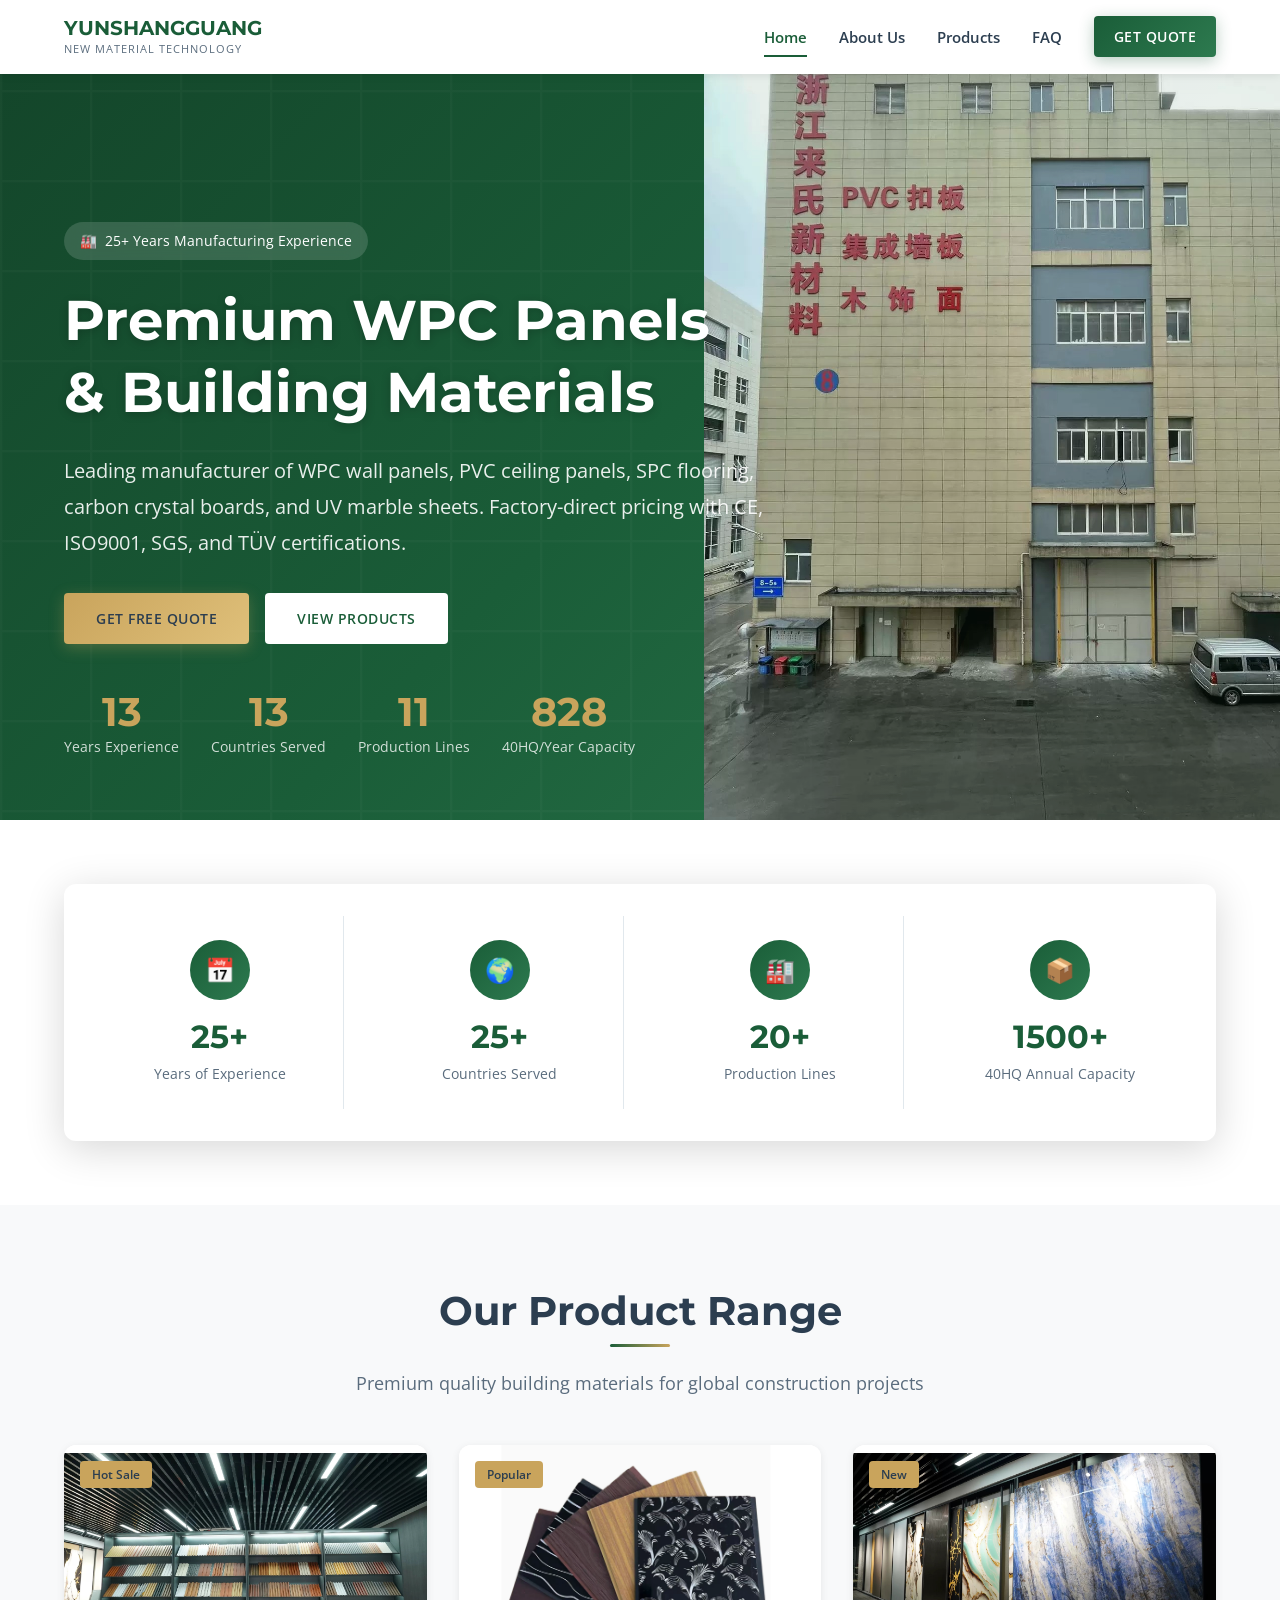
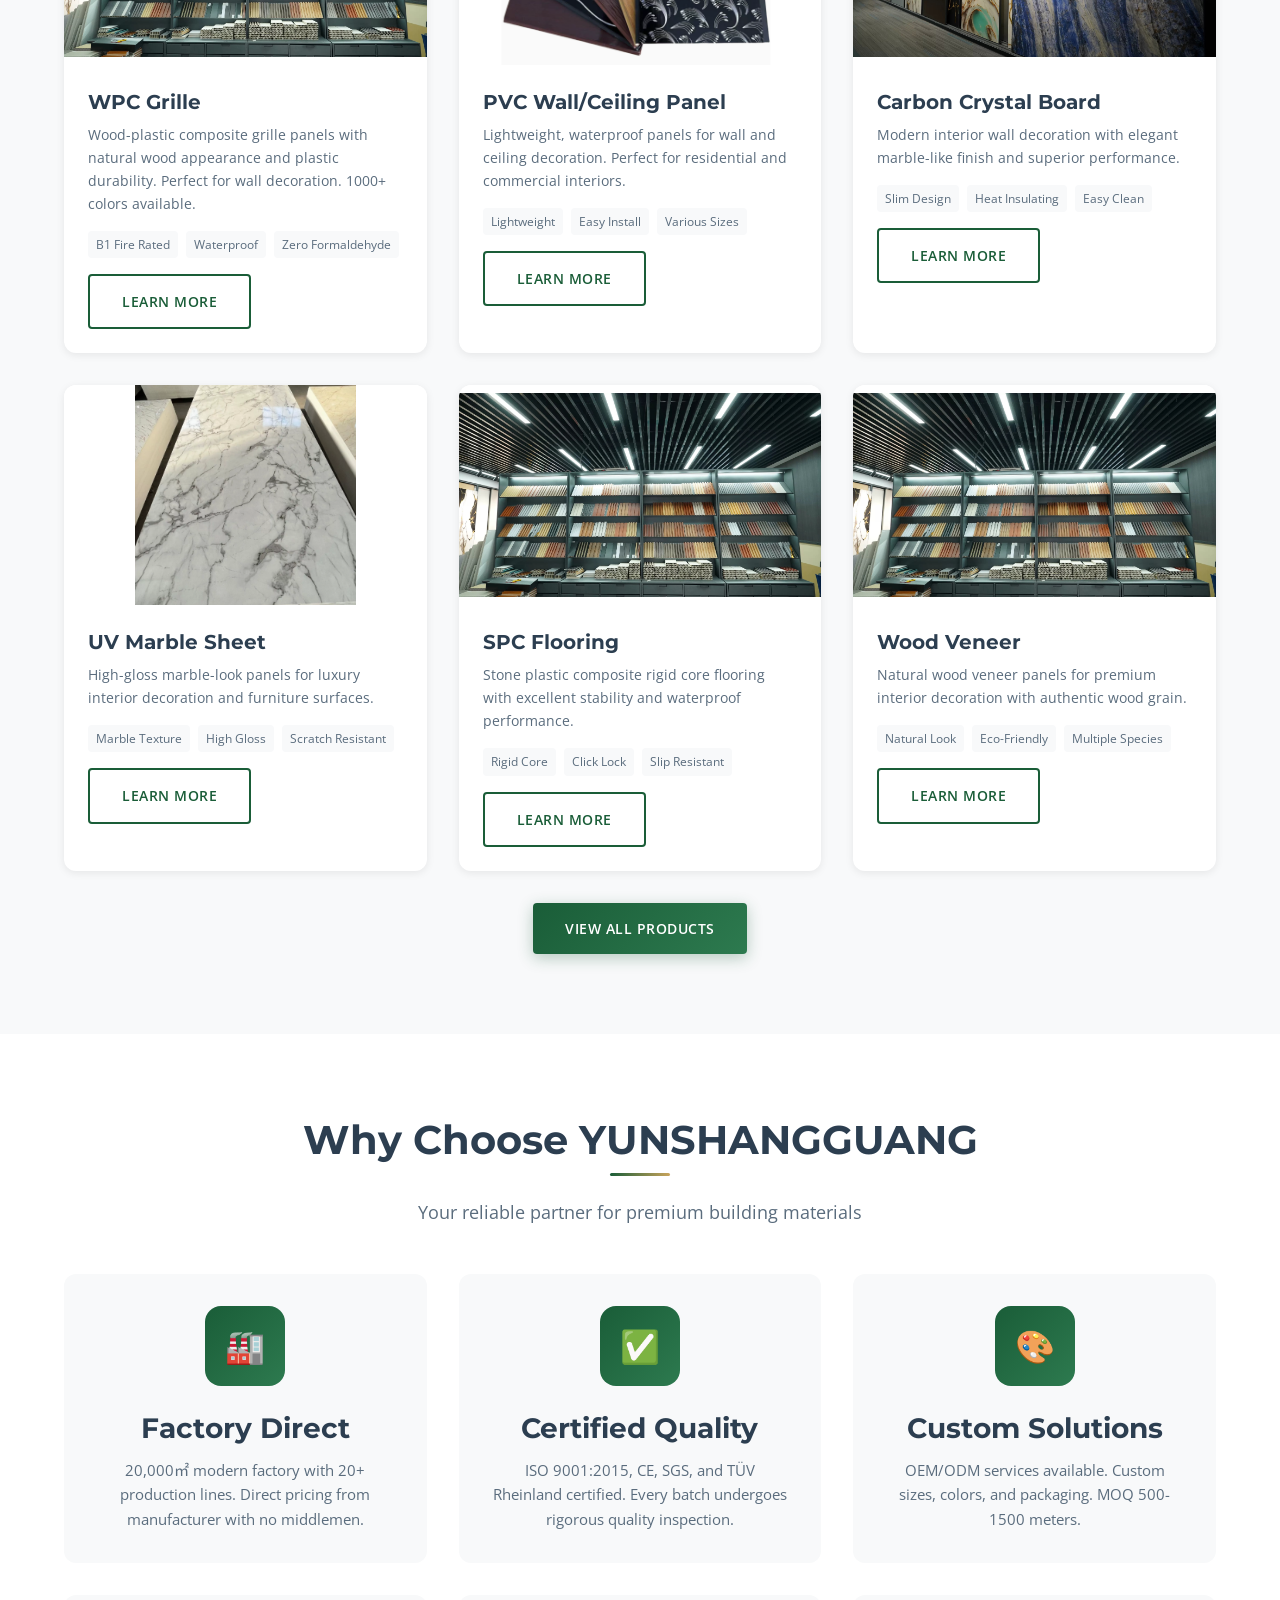
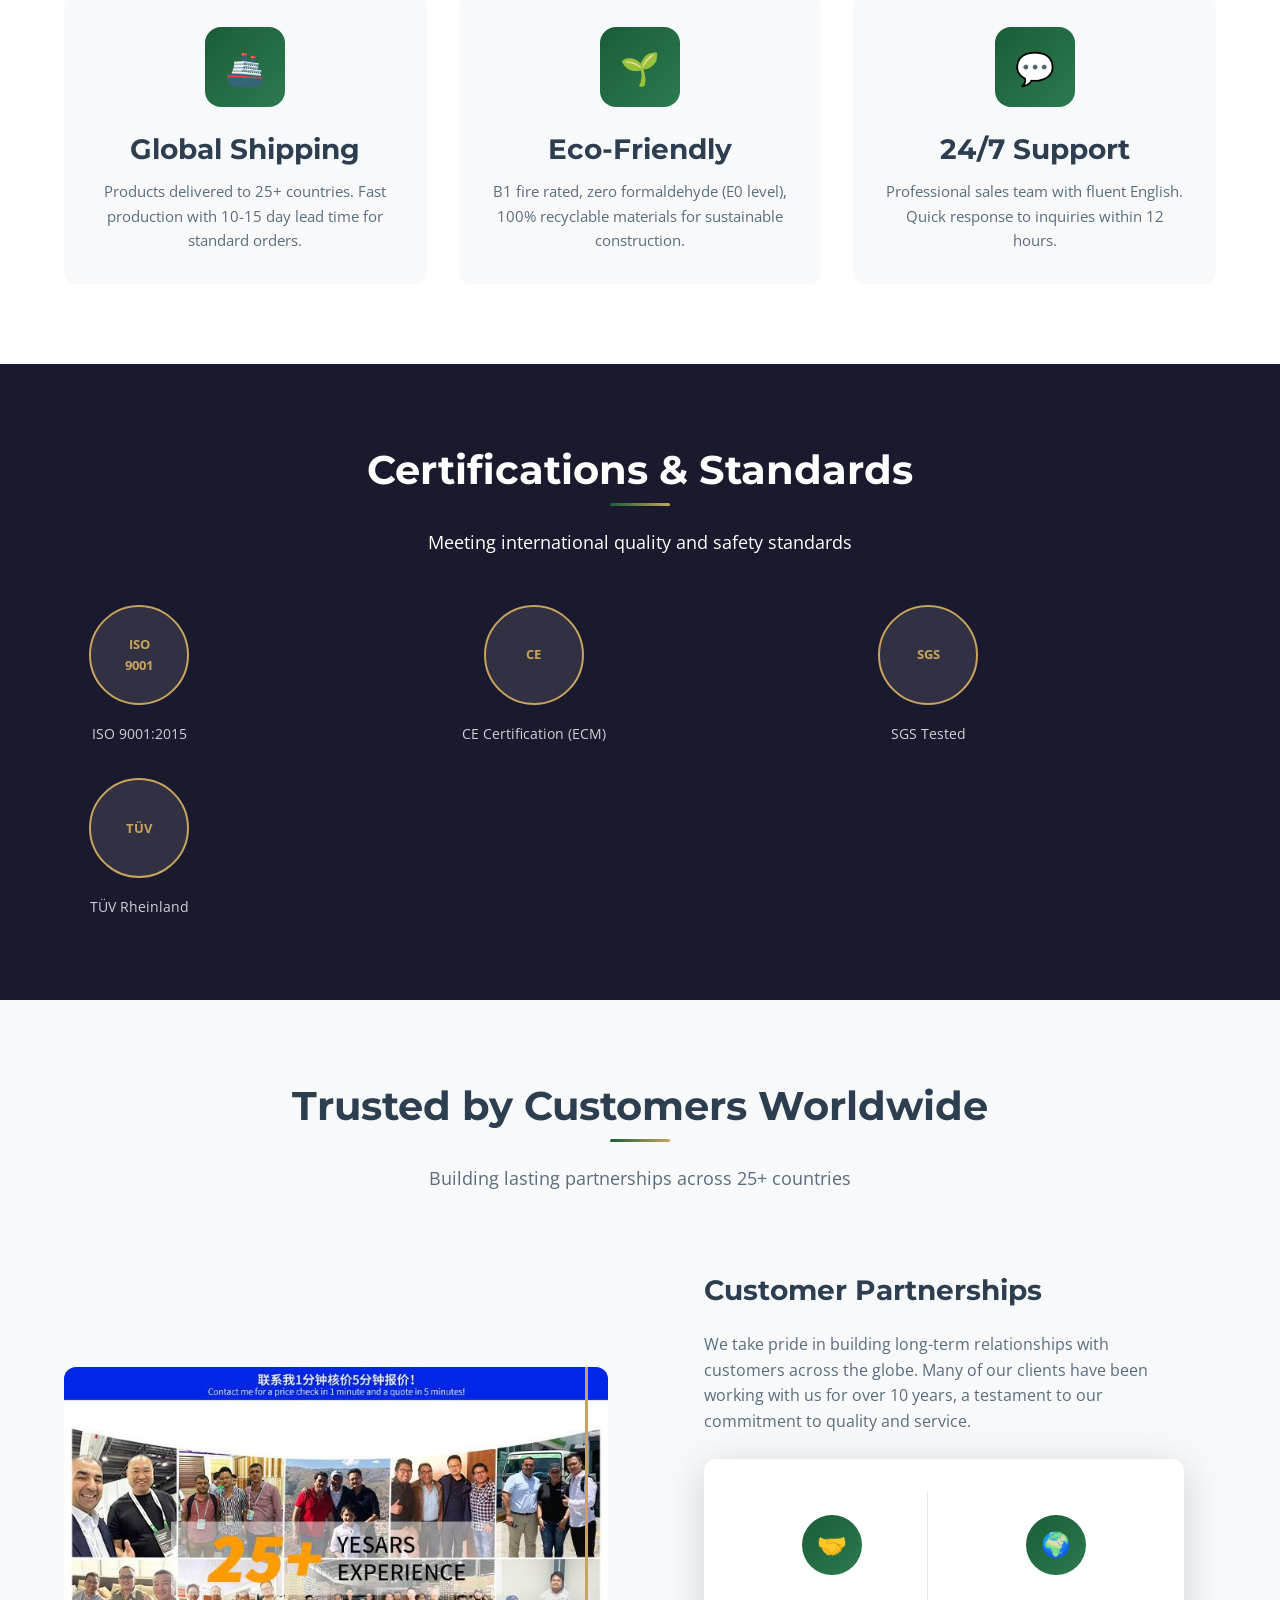
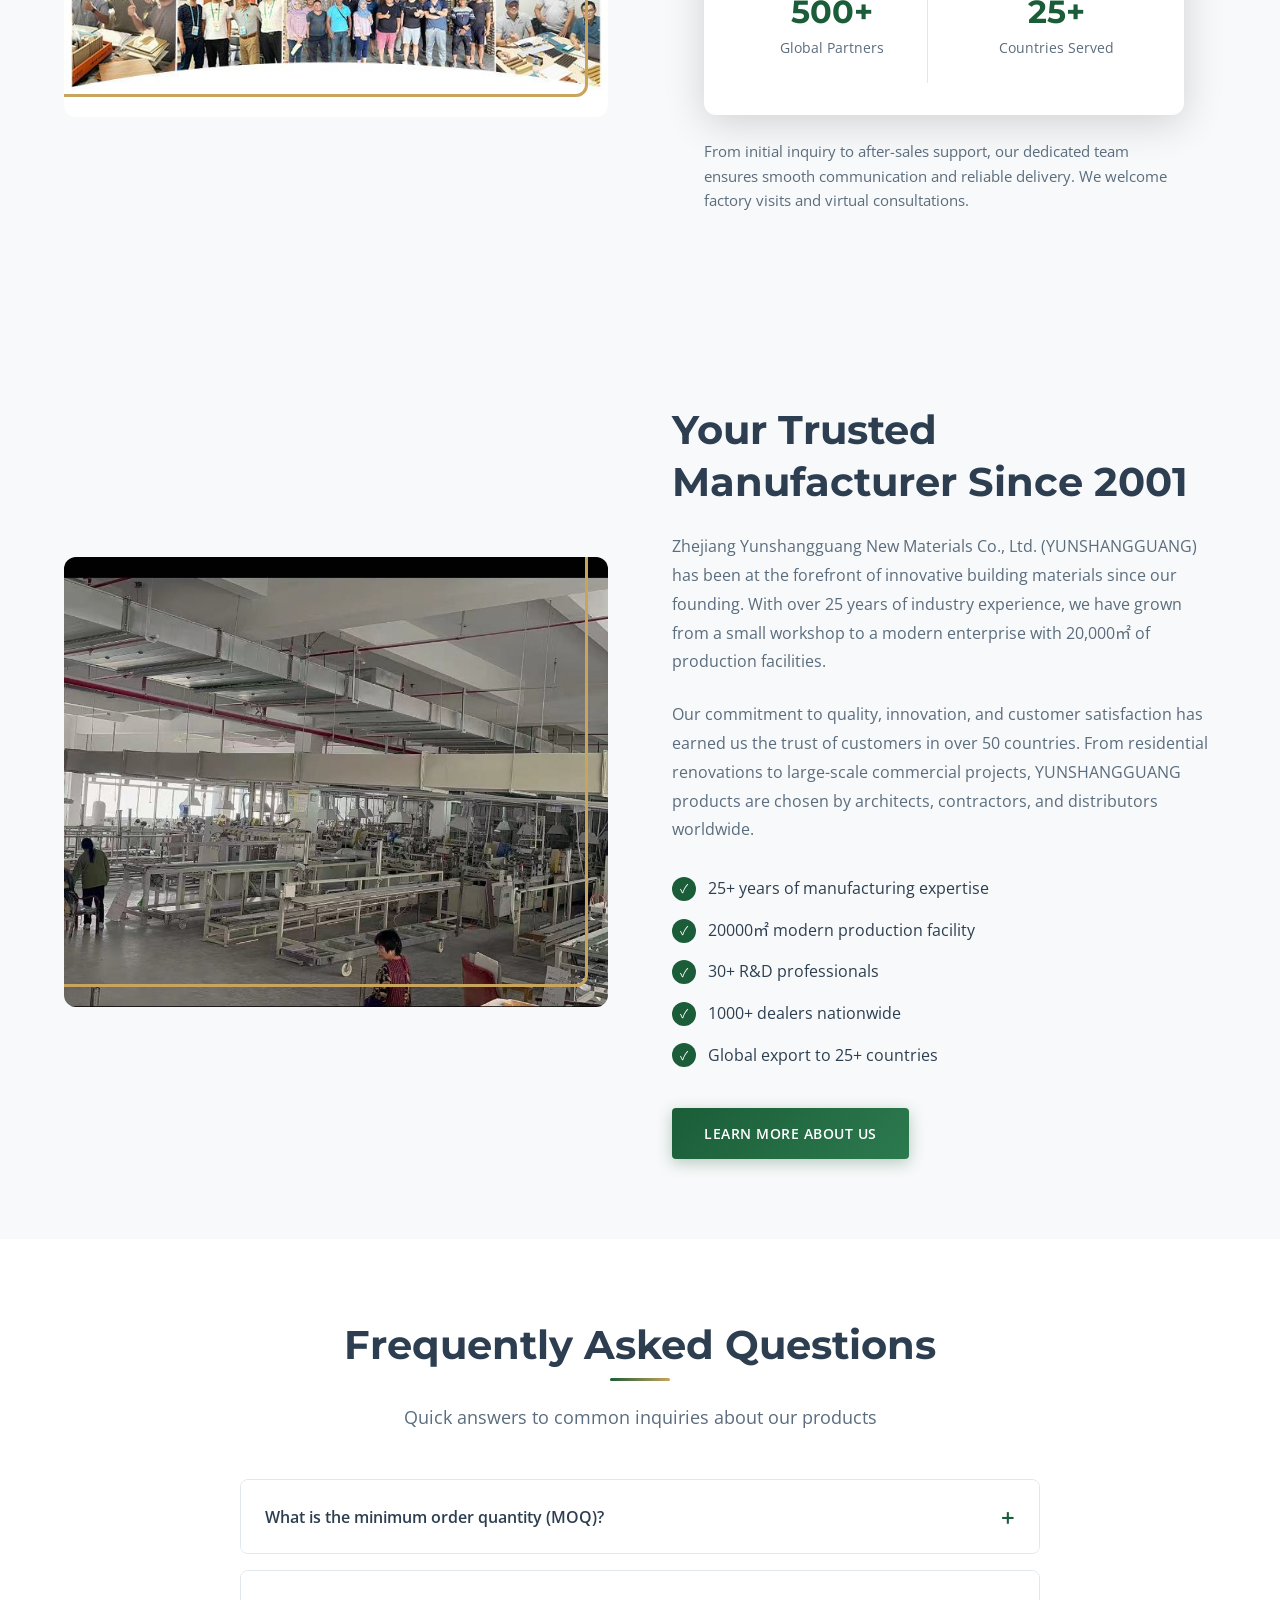
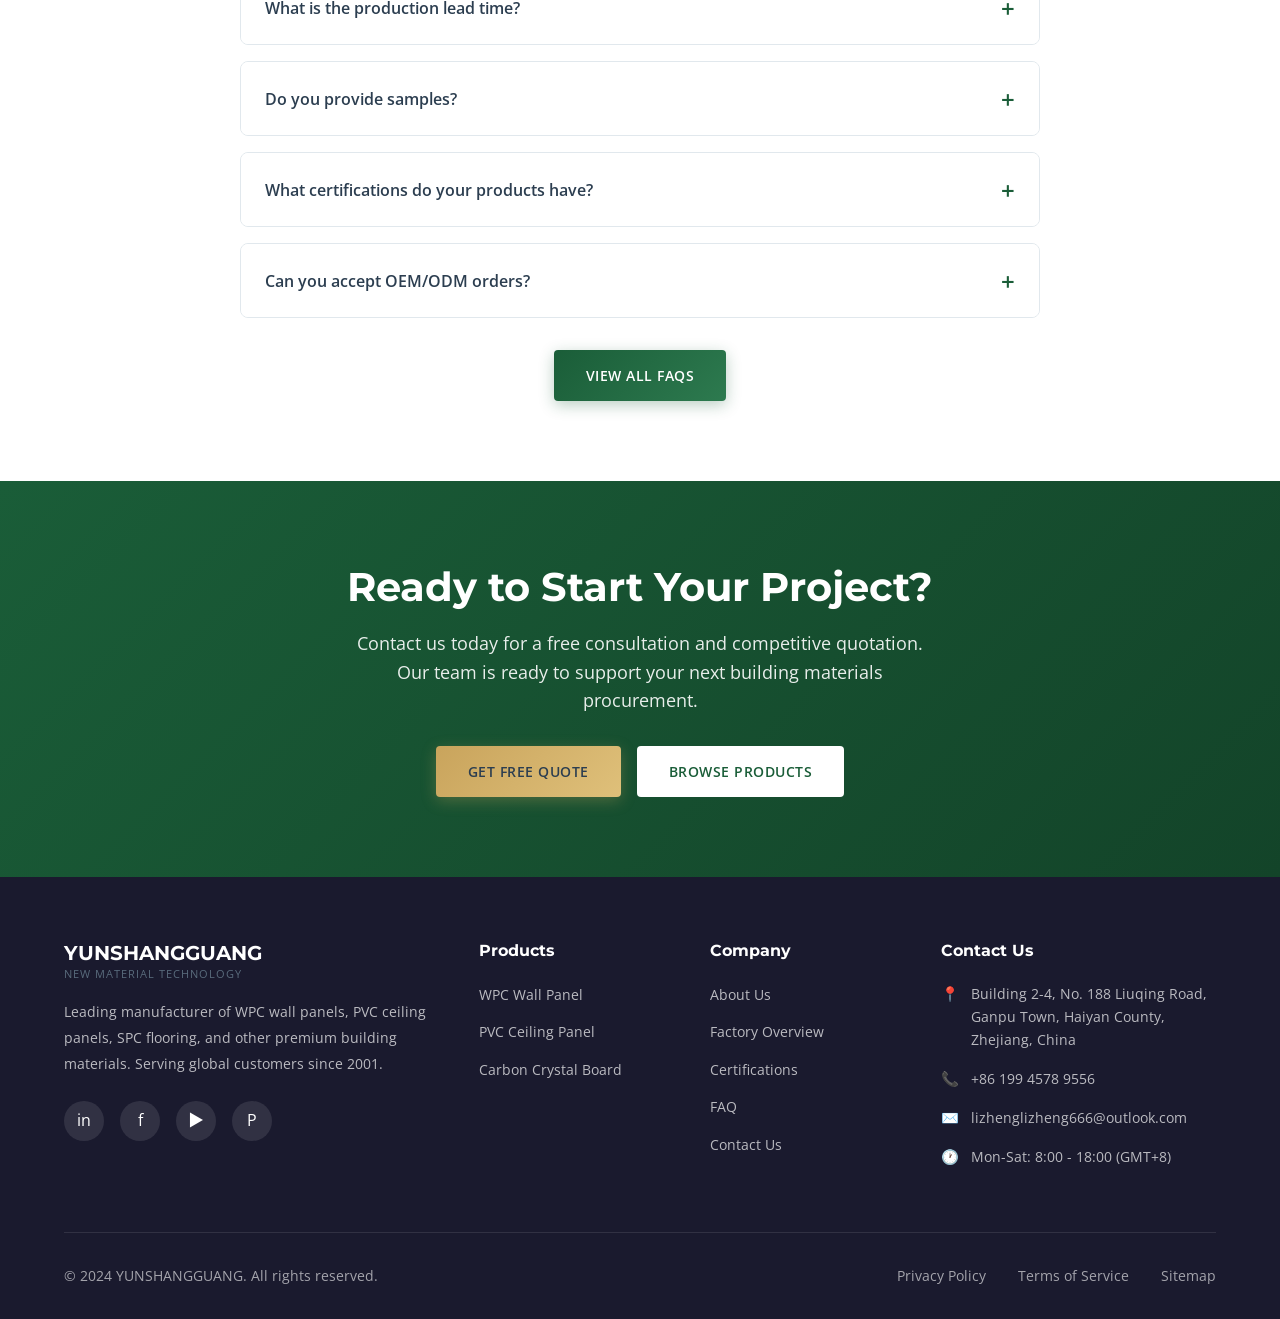
==== commit 63b77cbd: "Restore UV Marble Sheet, SPC Flooring, Wood Veneer products - Add product cards to homepage (index.h" ====
--- a/index.html
+++ b/index.html
@@ -231,6 +231,54 @@
             <a href="products.html#carbon" class="btn btn-outline">Learn More</a>
           </div>
         </div>
+        <div class="product-card">
+          <div class="product-image">
+            <img src="images/uv-marble.jpg" alt="UV Marble Sheet Product" loading="lazy">
+          </div>
+          <div class="product-content">
+            <h3>UV Marble Sheet</h3>
+            <p>High-gloss marble-look panels for luxury interior decoration and furniture surfaces.</p>
+            <div class="product-features">
+              <span class="product-feature">Marble Texture</span>
+              <span class="product-feature">High Gloss</span>
+              <span class="product-feature">Scratch Resistant</span>
+            </div>
+            <a href="products.html#uv" class="btn btn-outline">Learn More</a>
+          </div>
+        </div>
+
+        <div class="product-card">
+          <div class="product-image">
+            <img src="images/spc-flooring.jpg" alt="SPC Flooring Product" loading="lazy">
+          </div>
+          <div class="product-content">
+            <h3>SPC Flooring</h3>
+            <p>Stone plastic composite rigid core flooring with excellent stability and waterproof performance.</p>
+            <div class="product-features">
+              <span class="product-feature">Rigid Core</span>
+              <span class="product-feature">Click Lock</span>
+              <span class="product-feature">Slip Resistant</span>
+            </div>
+            <a href="products.html#spc" class="btn btn-outline">Learn More</a>
+          </div>
+        </div>
+
+        <div class="product-card">
+          <div class="product-image">
+            <img src="images/wood-veneer.jpg" alt="Wood Veneer Product" loading="lazy">
+          </div>
+          <div class="product-content">
+            <h3>Wood Veneer</h3>
+            <p>Natural wood veneer panels for premium interior decoration with authentic wood grain.</p>
+            <div class="product-features">
+              <span class="product-feature">Natural Look</span>
+              <span class="product-feature">Eco-Friendly</span>
+              <span class="product-feature">Multiple Species</span>
+            </div>
+            <a href="products.html#veneer" class="btn btn-outline">Learn More</a>
+          </div>
+        </div>
+
       </div>
       
       <div class="text-center mt-4">
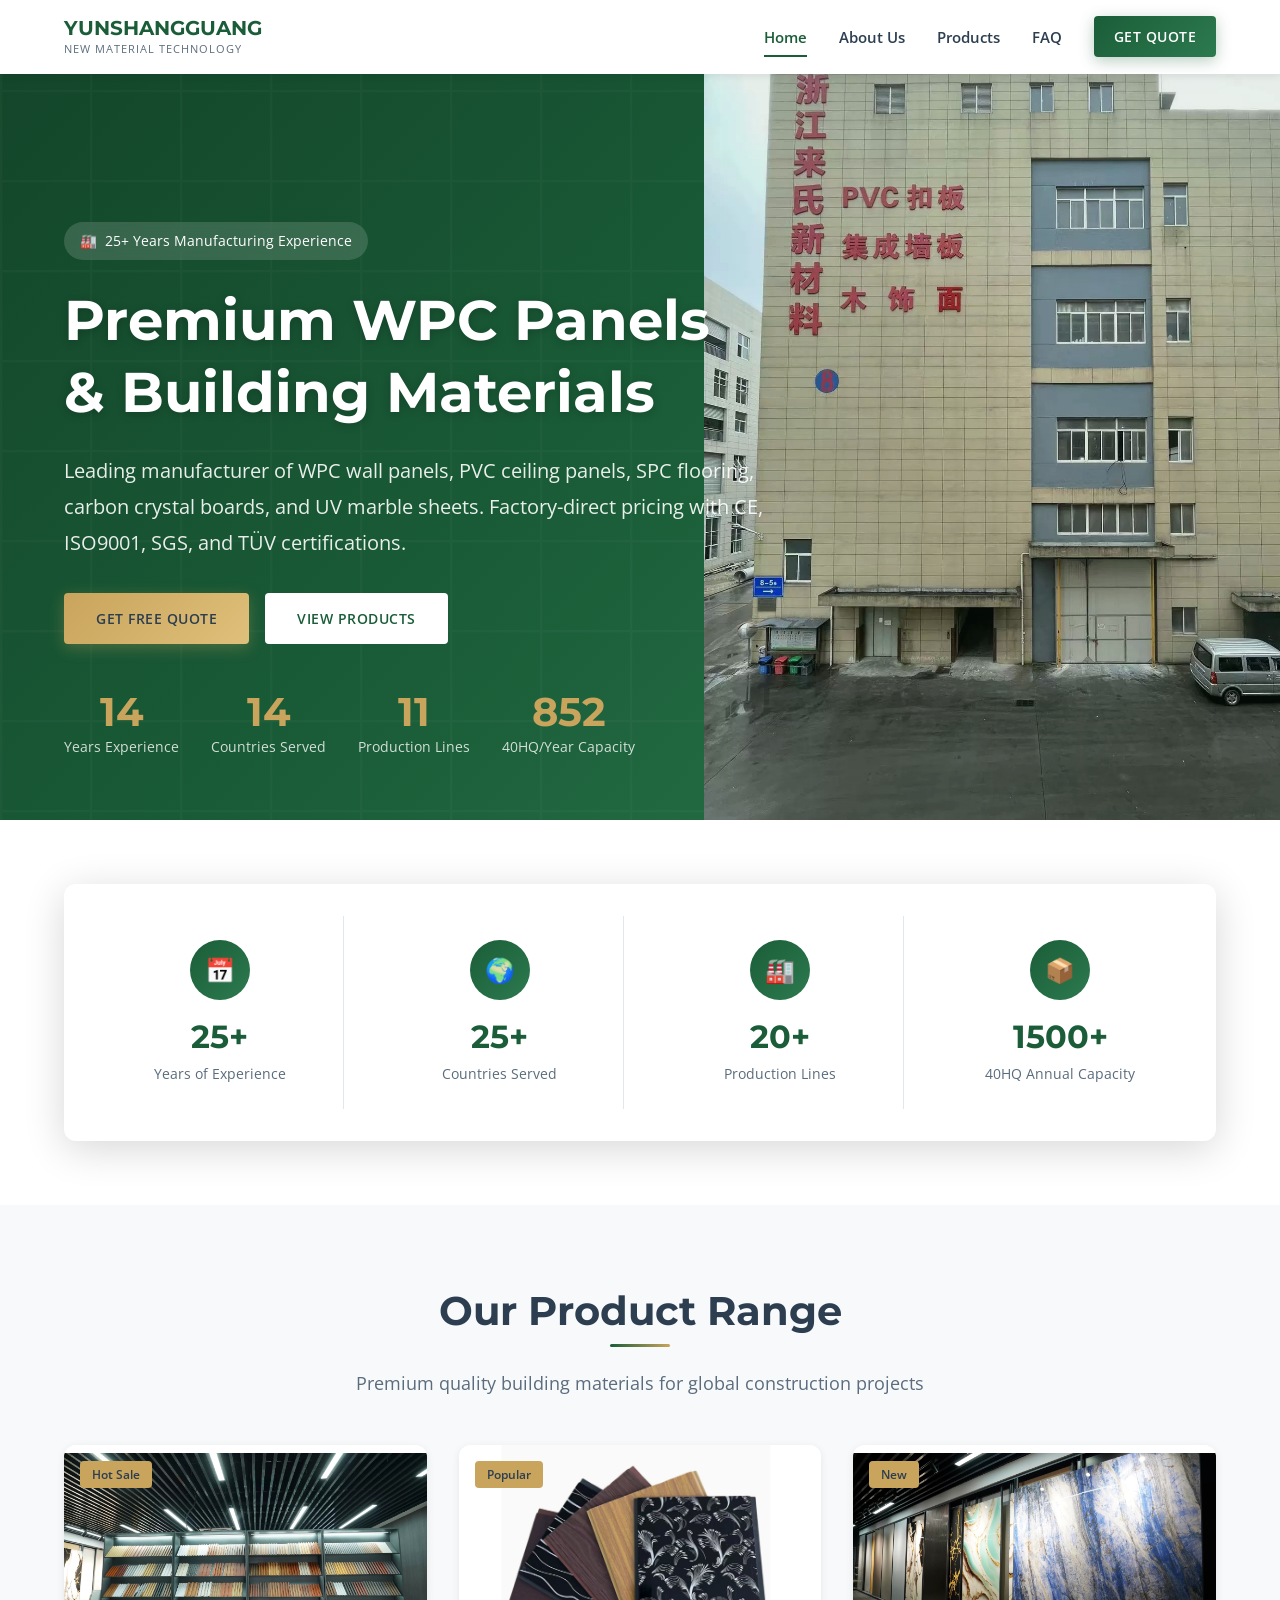
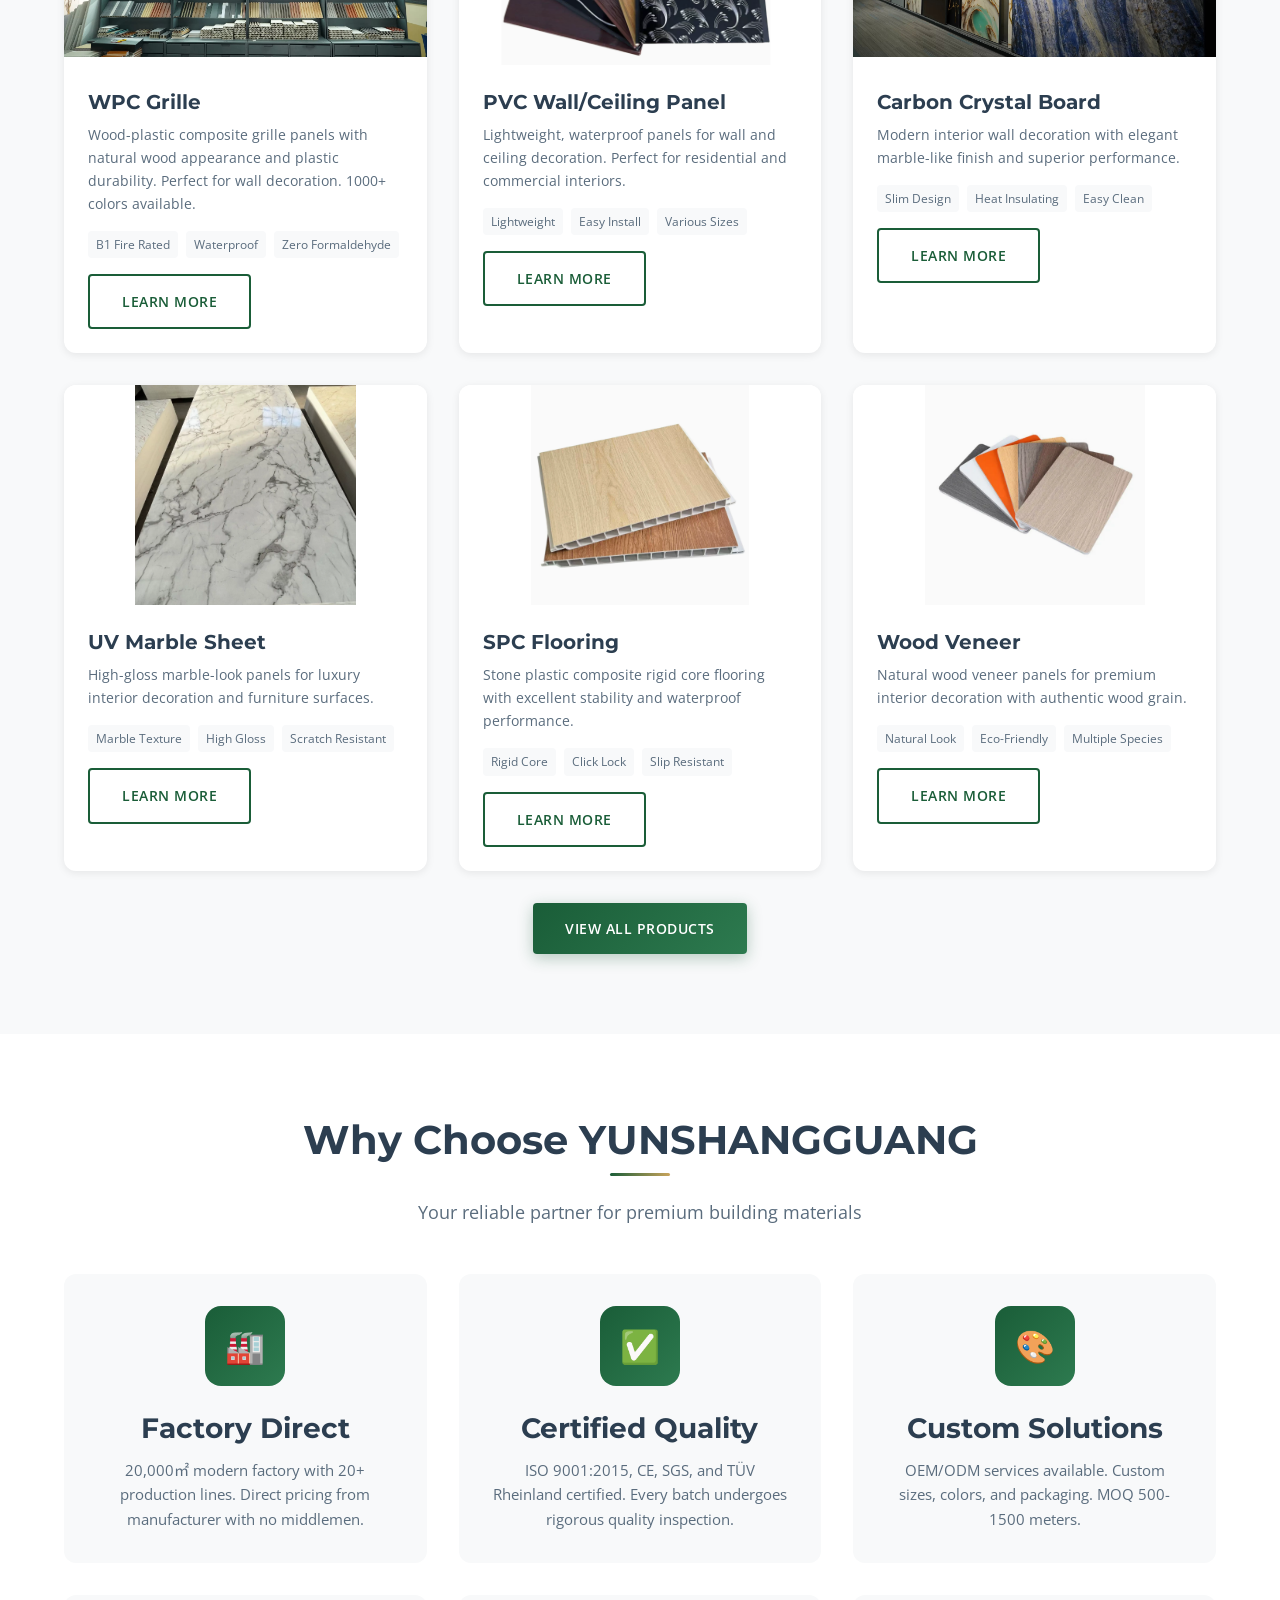
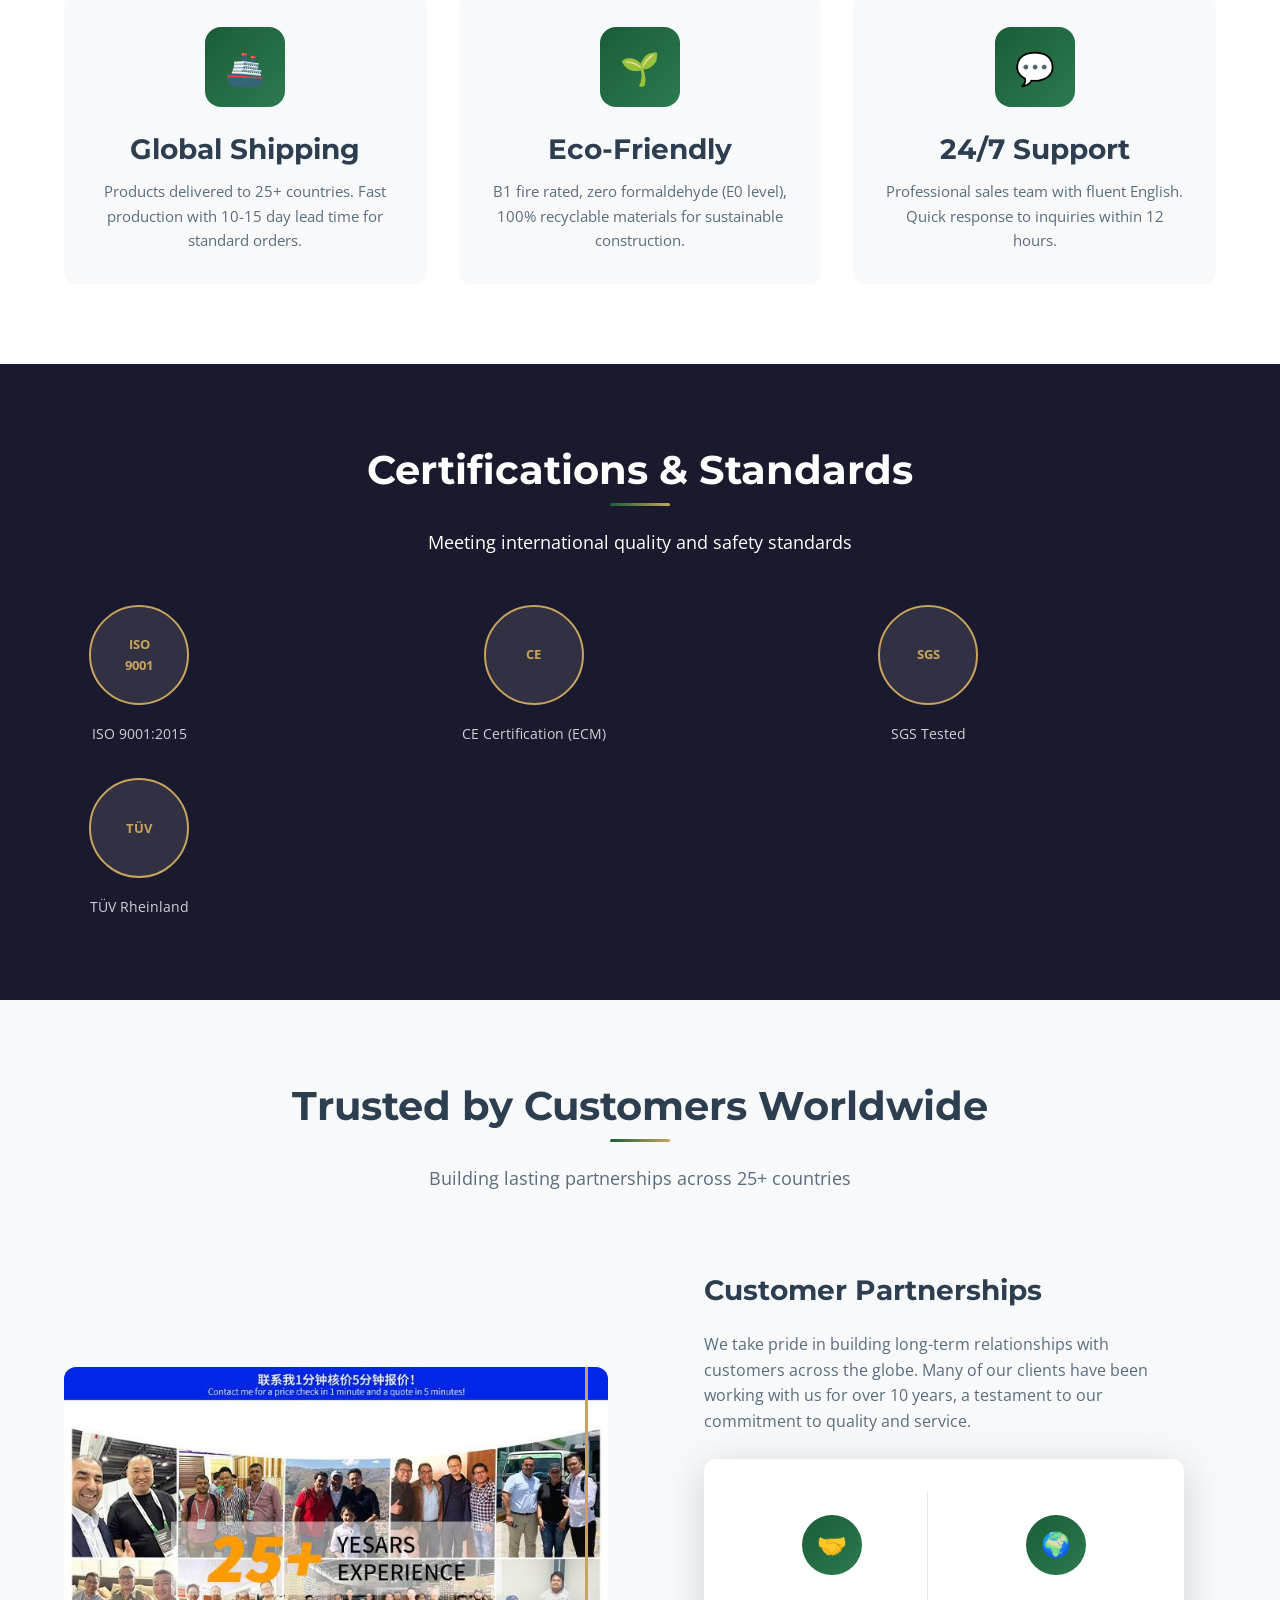
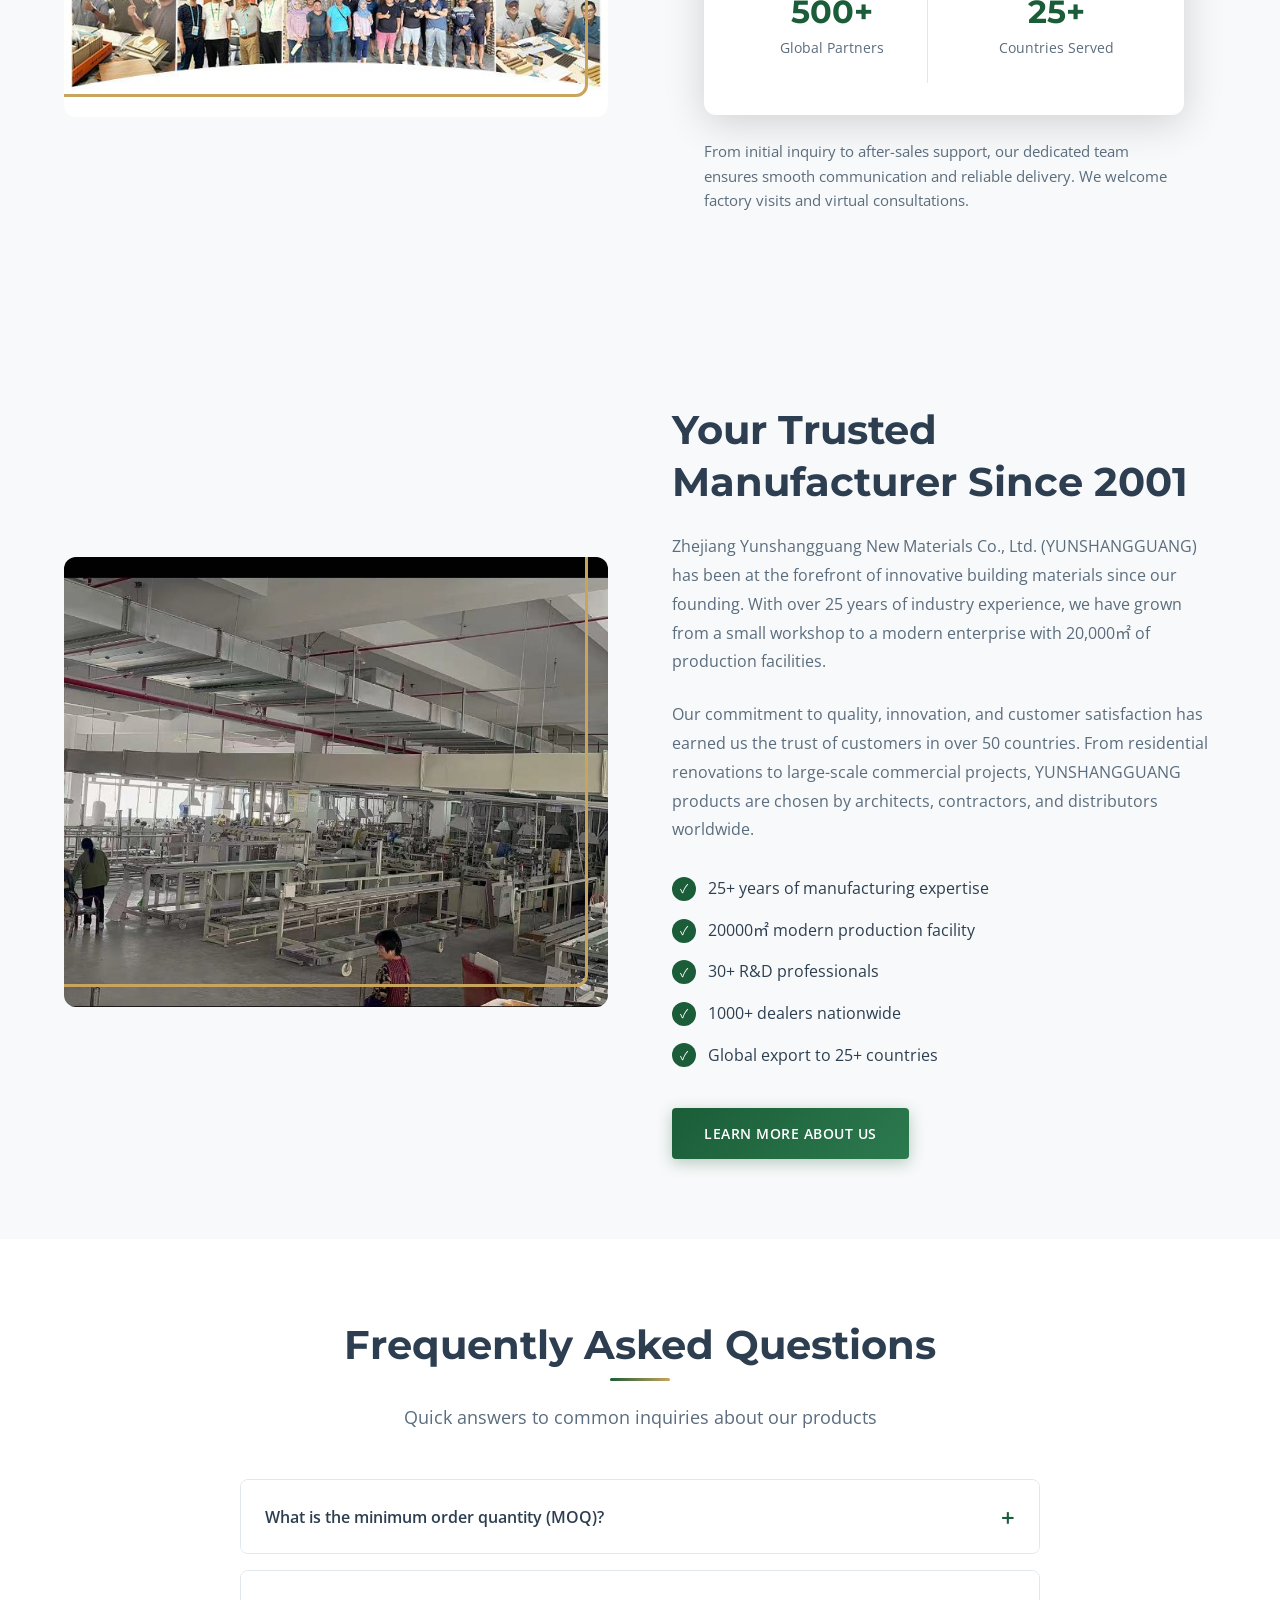
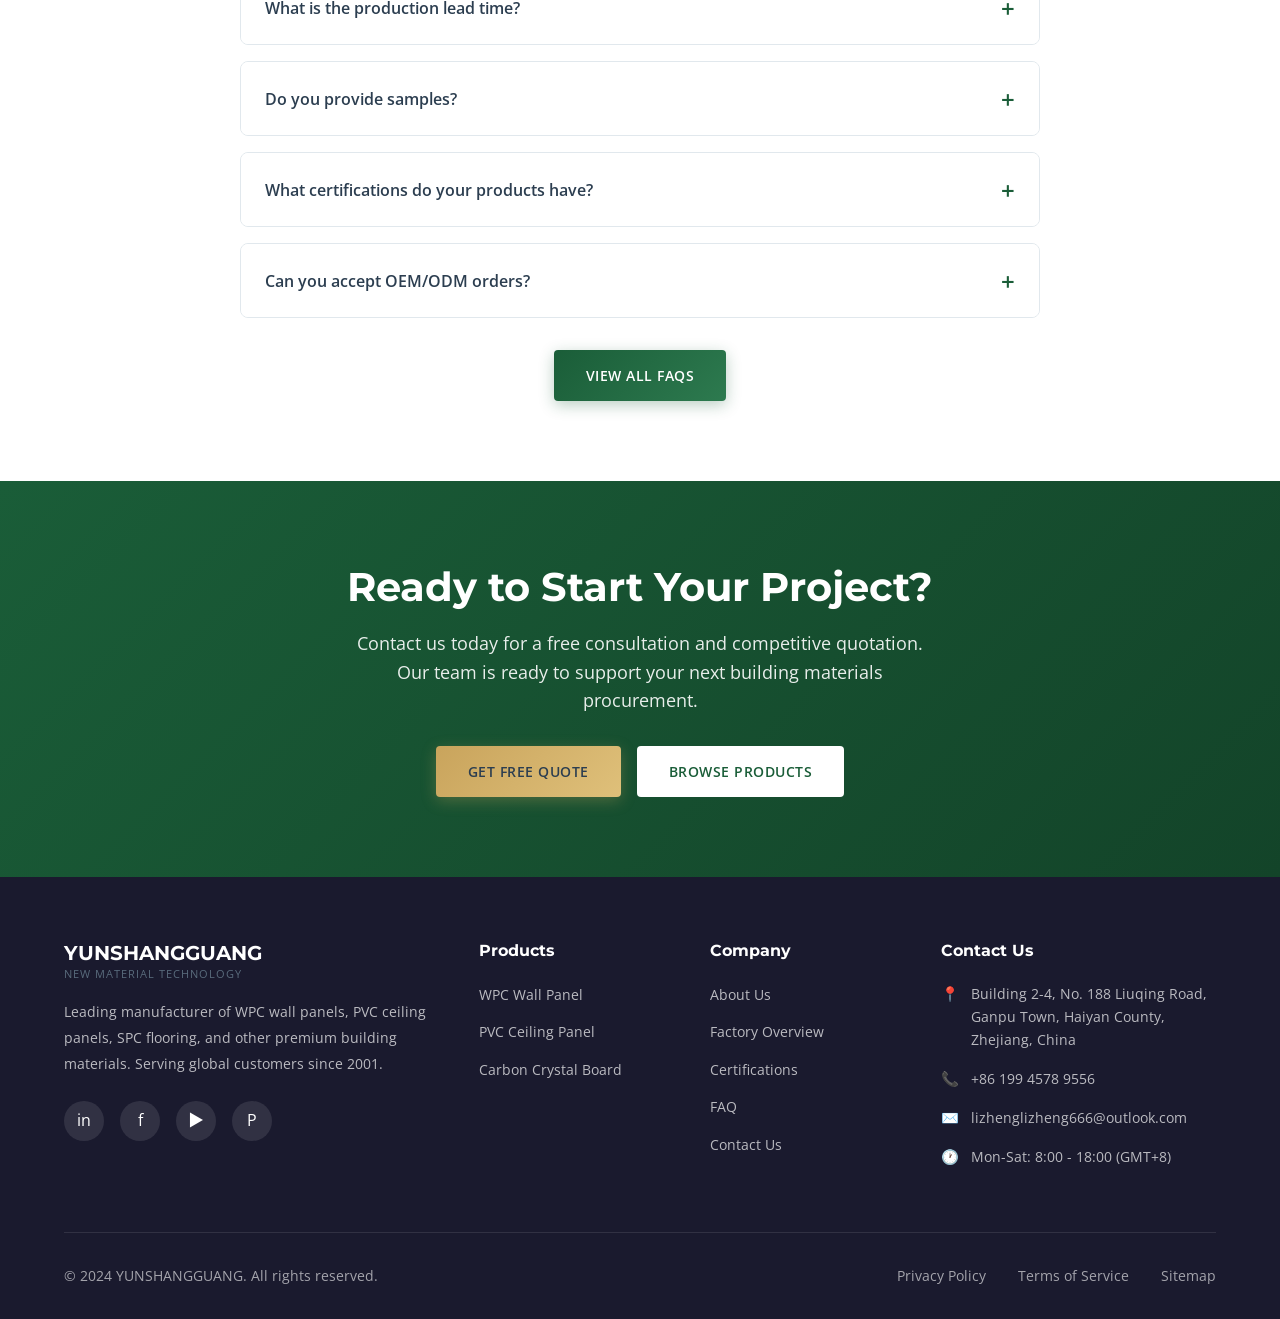
==== commit 4d14ea9e: "添加图片版本号强制刷新缓存" ====
--- a/index.html
+++ b/index.html
@@ -233,7 +233,7 @@
         </div>
         <div class="product-card">
           <div class="product-image">
-            <img src="images/uv-marble.jpg" alt="UV Marble Sheet Product" loading="lazy">
+            <img src="images/uv-marble.jpg?v=2" alt="UV Marble Sheet Product" loading="lazy">
           </div>
           <div class="product-content">
             <h3>UV Marble Sheet</h3>
@@ -249,7 +249,7 @@
 
         <div class="product-card">
           <div class="product-image">
-            <img src="images/spc-flooring.jpg" alt="SPC Flooring Product" loading="lazy">
+            <img src="images/spc-flooring.jpg?v=2" alt="SPC Flooring Product" loading="lazy">
           </div>
           <div class="product-content">
             <h3>SPC Flooring</h3>
@@ -265,7 +265,7 @@
 
         <div class="product-card">
           <div class="product-image">
-            <img src="images/wood-veneer.jpg" alt="Wood Veneer Product" loading="lazy">
+            <img src="images/wood-veneer.jpg?v=2" alt="Wood Veneer Product" loading="lazy">
           </div>
           <div class="product-content">
             <h3>Wood Veneer</h3>
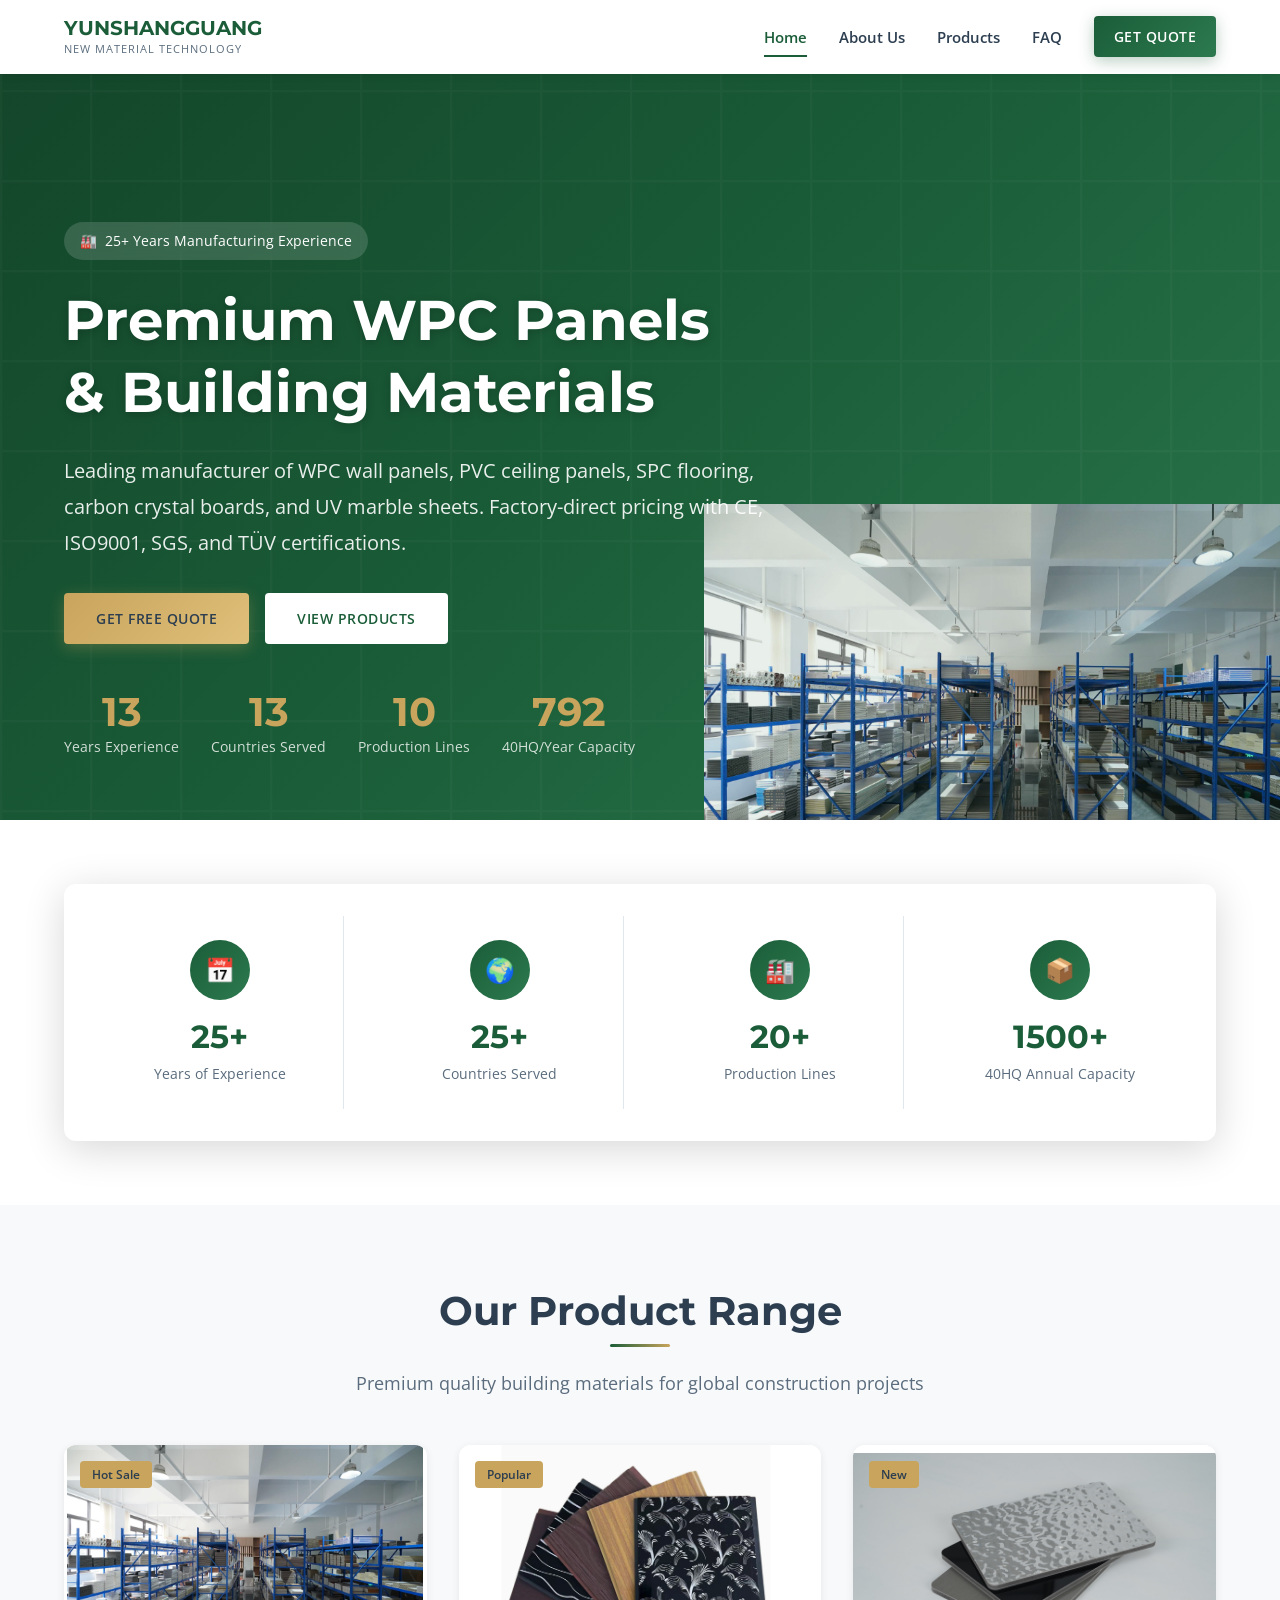
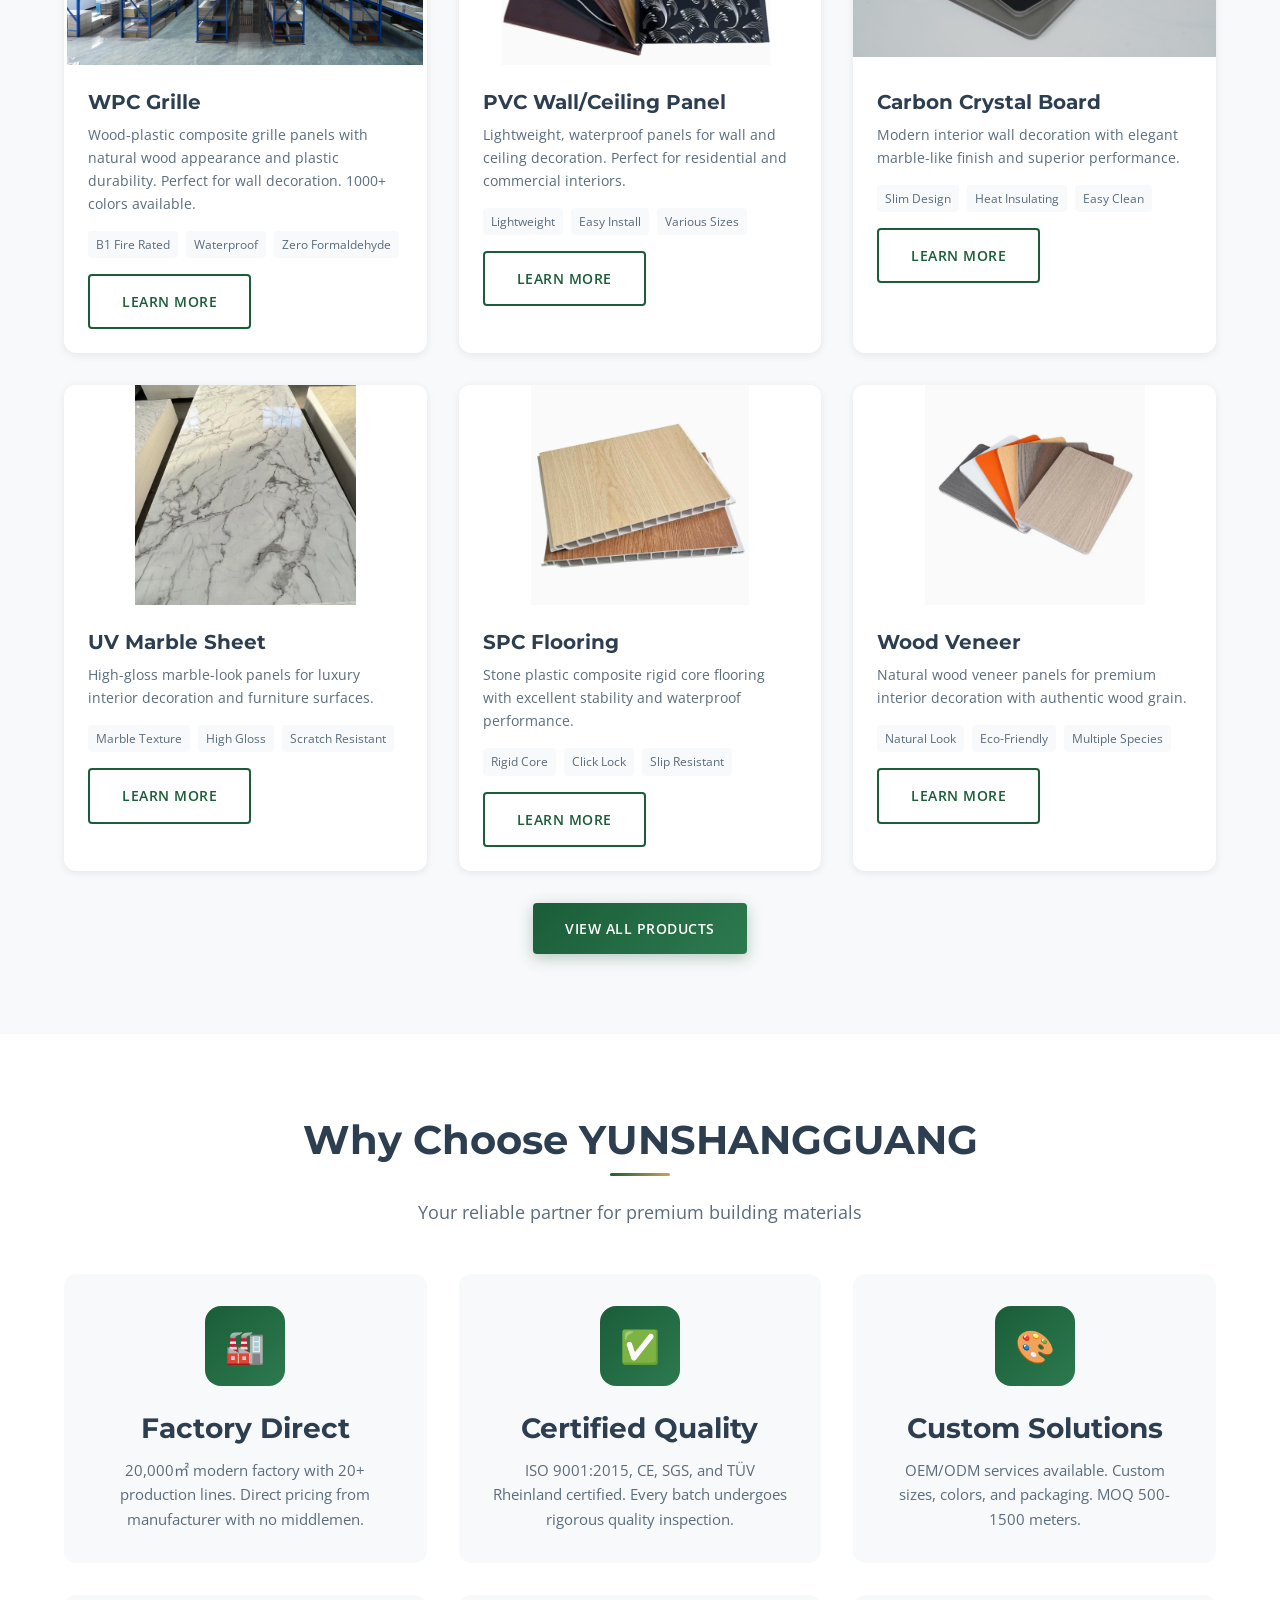
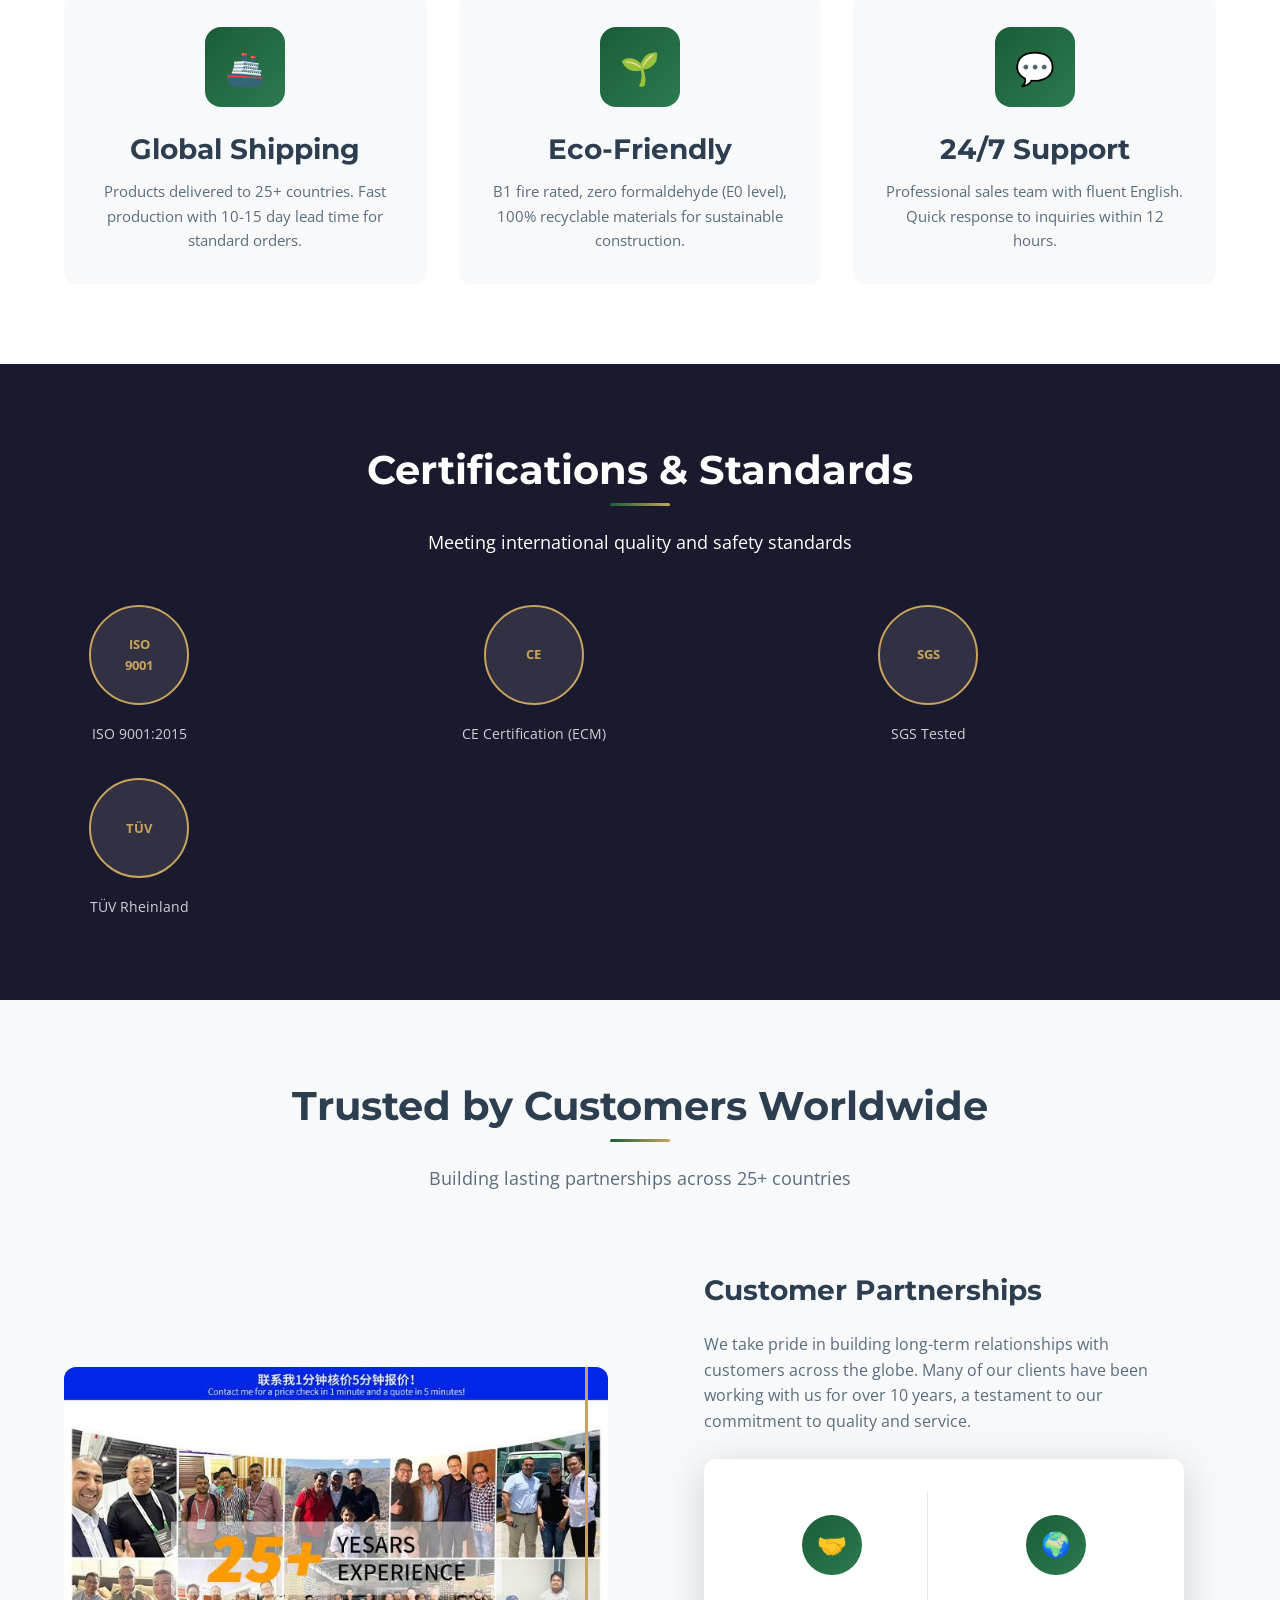
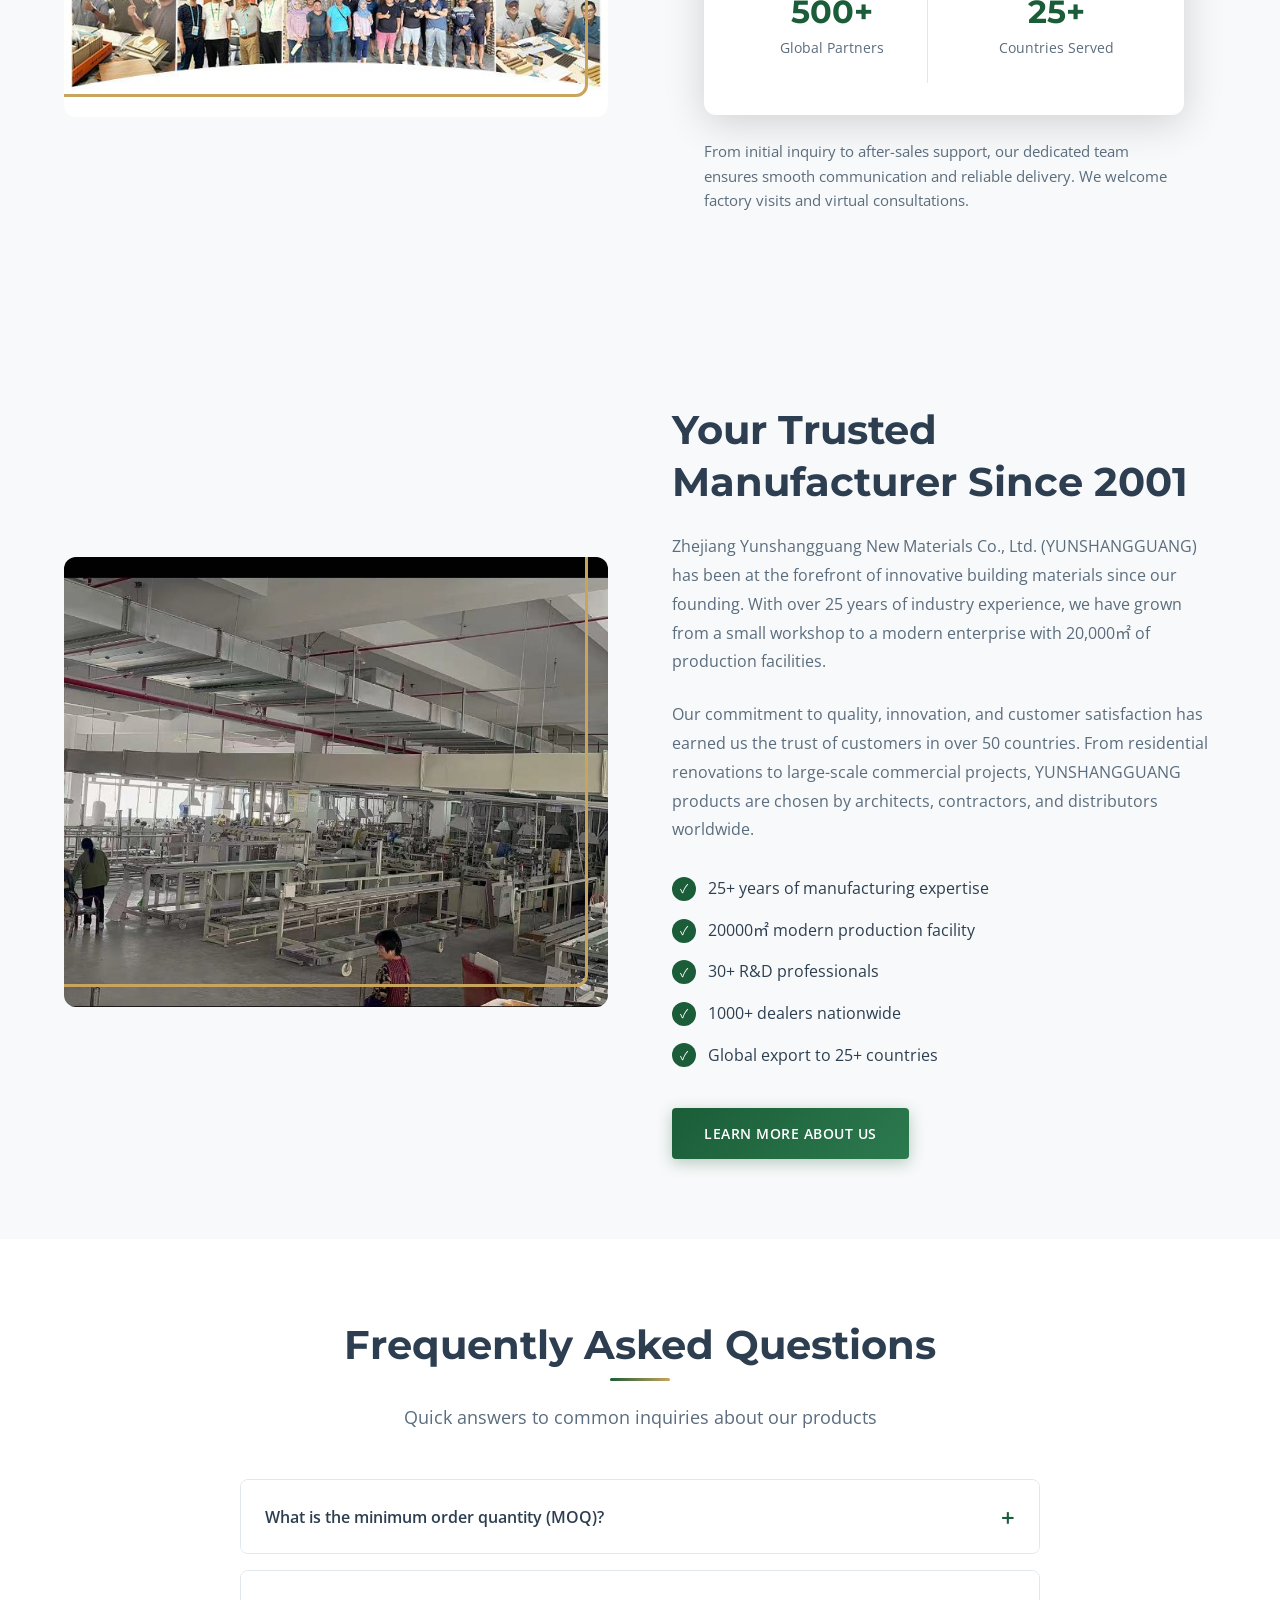
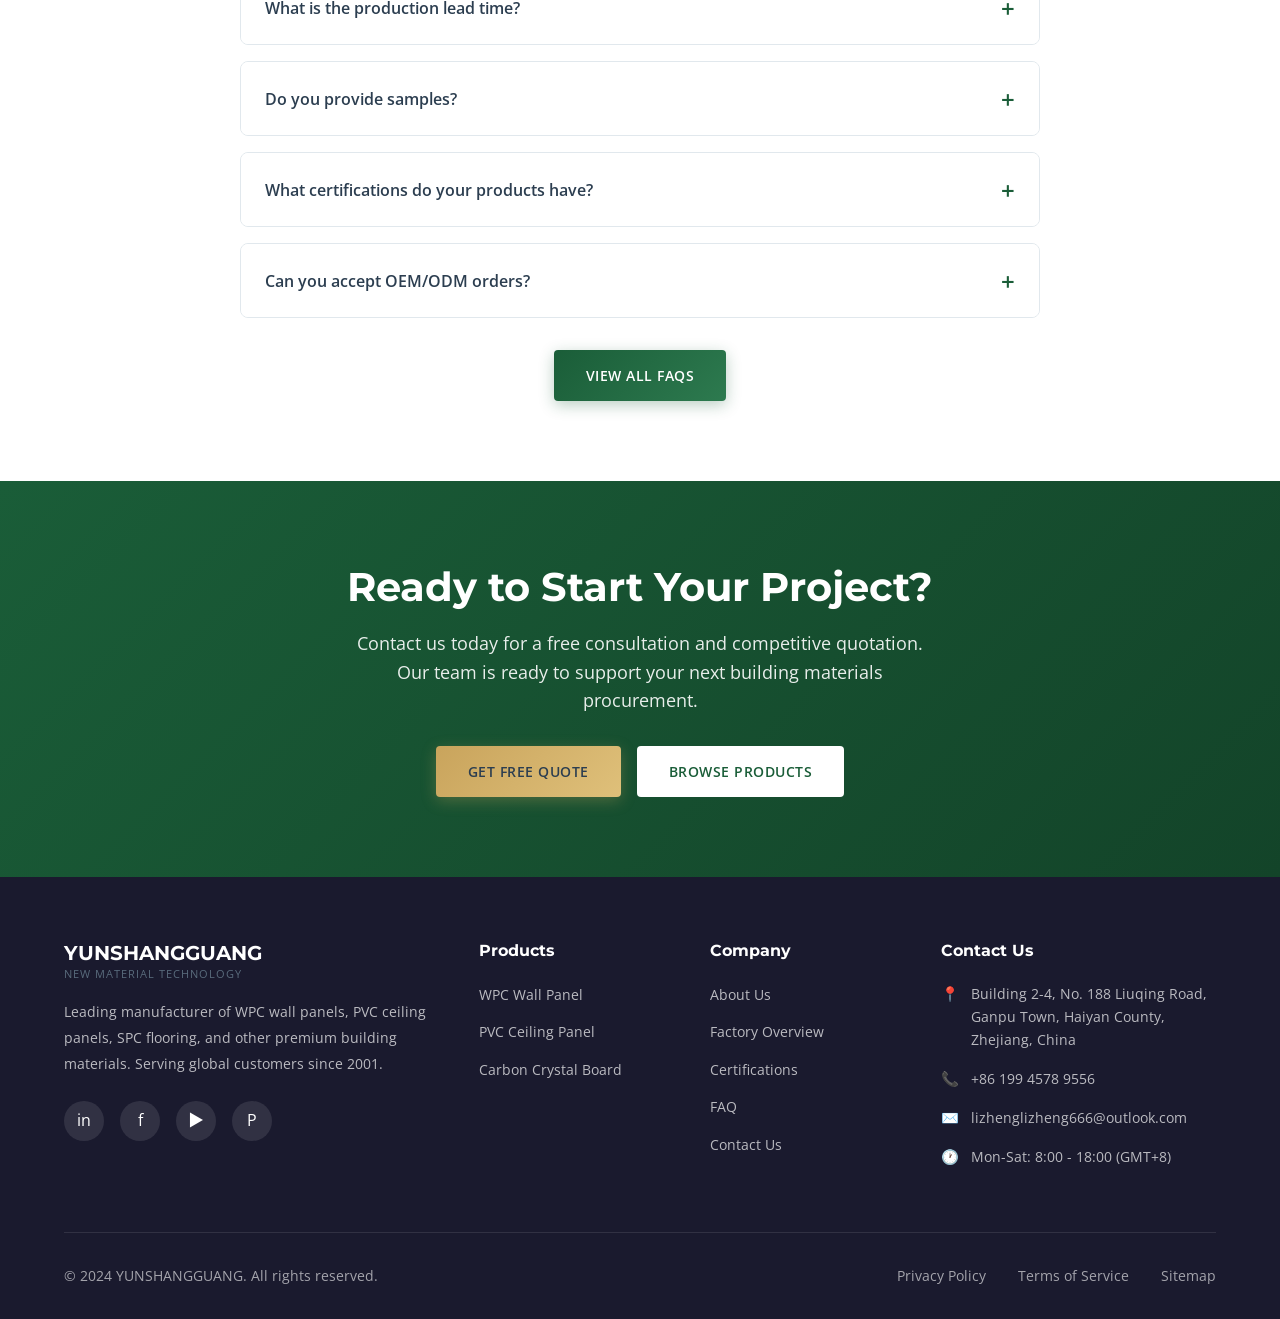
==== commit d2fe128d: "修复碳晶板图片，使用正确的产品照片" ====
--- a/index.html
+++ b/index.html
@@ -217,7 +217,7 @@
         
         <div class="product-card">
           <div class="product-image">
-            <img src="images/showroom-2.jpg" alt="Carbon Crystal Board Product" loading="lazy">
+            <img src="images/carbon-crystal.jpg?v=2" alt="Carbon Crystal Board Product" loading="lazy">
             <span class="product-badge">New</span>
           </div>
           <div class="product-content">
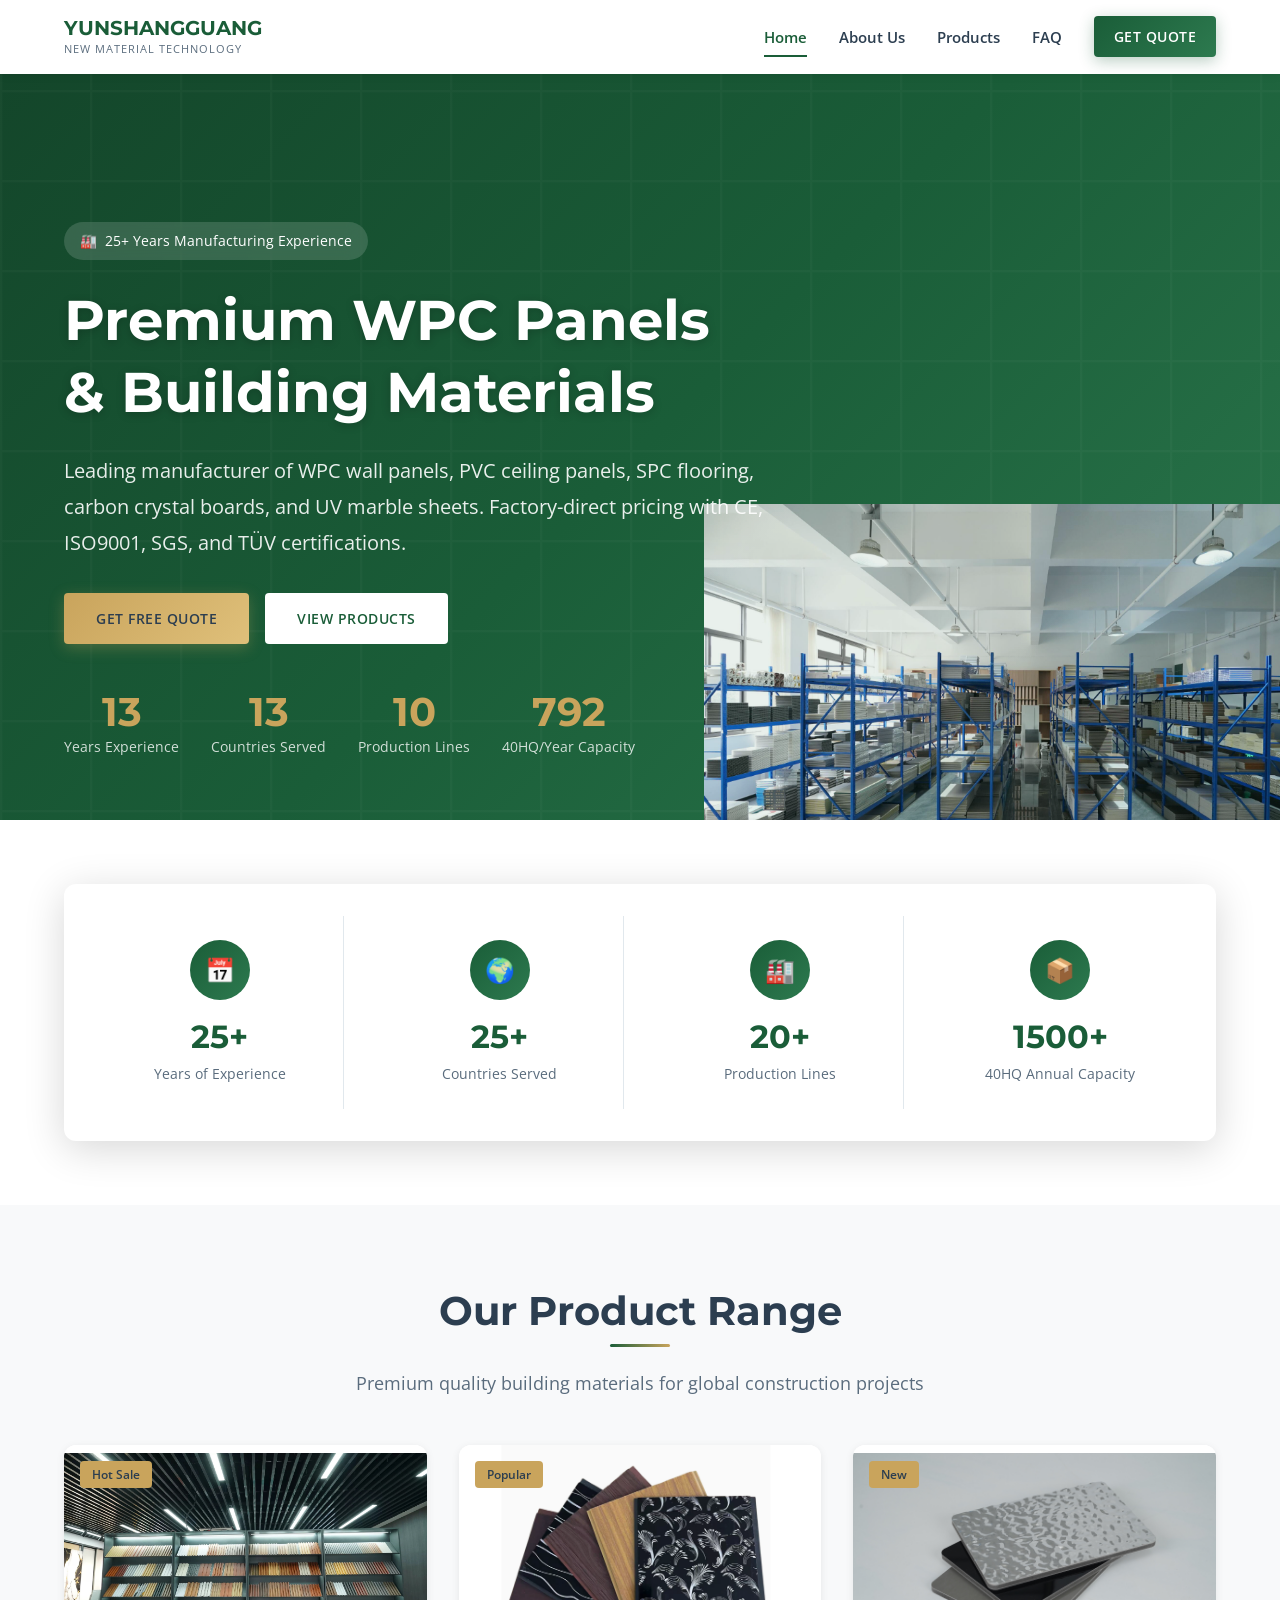
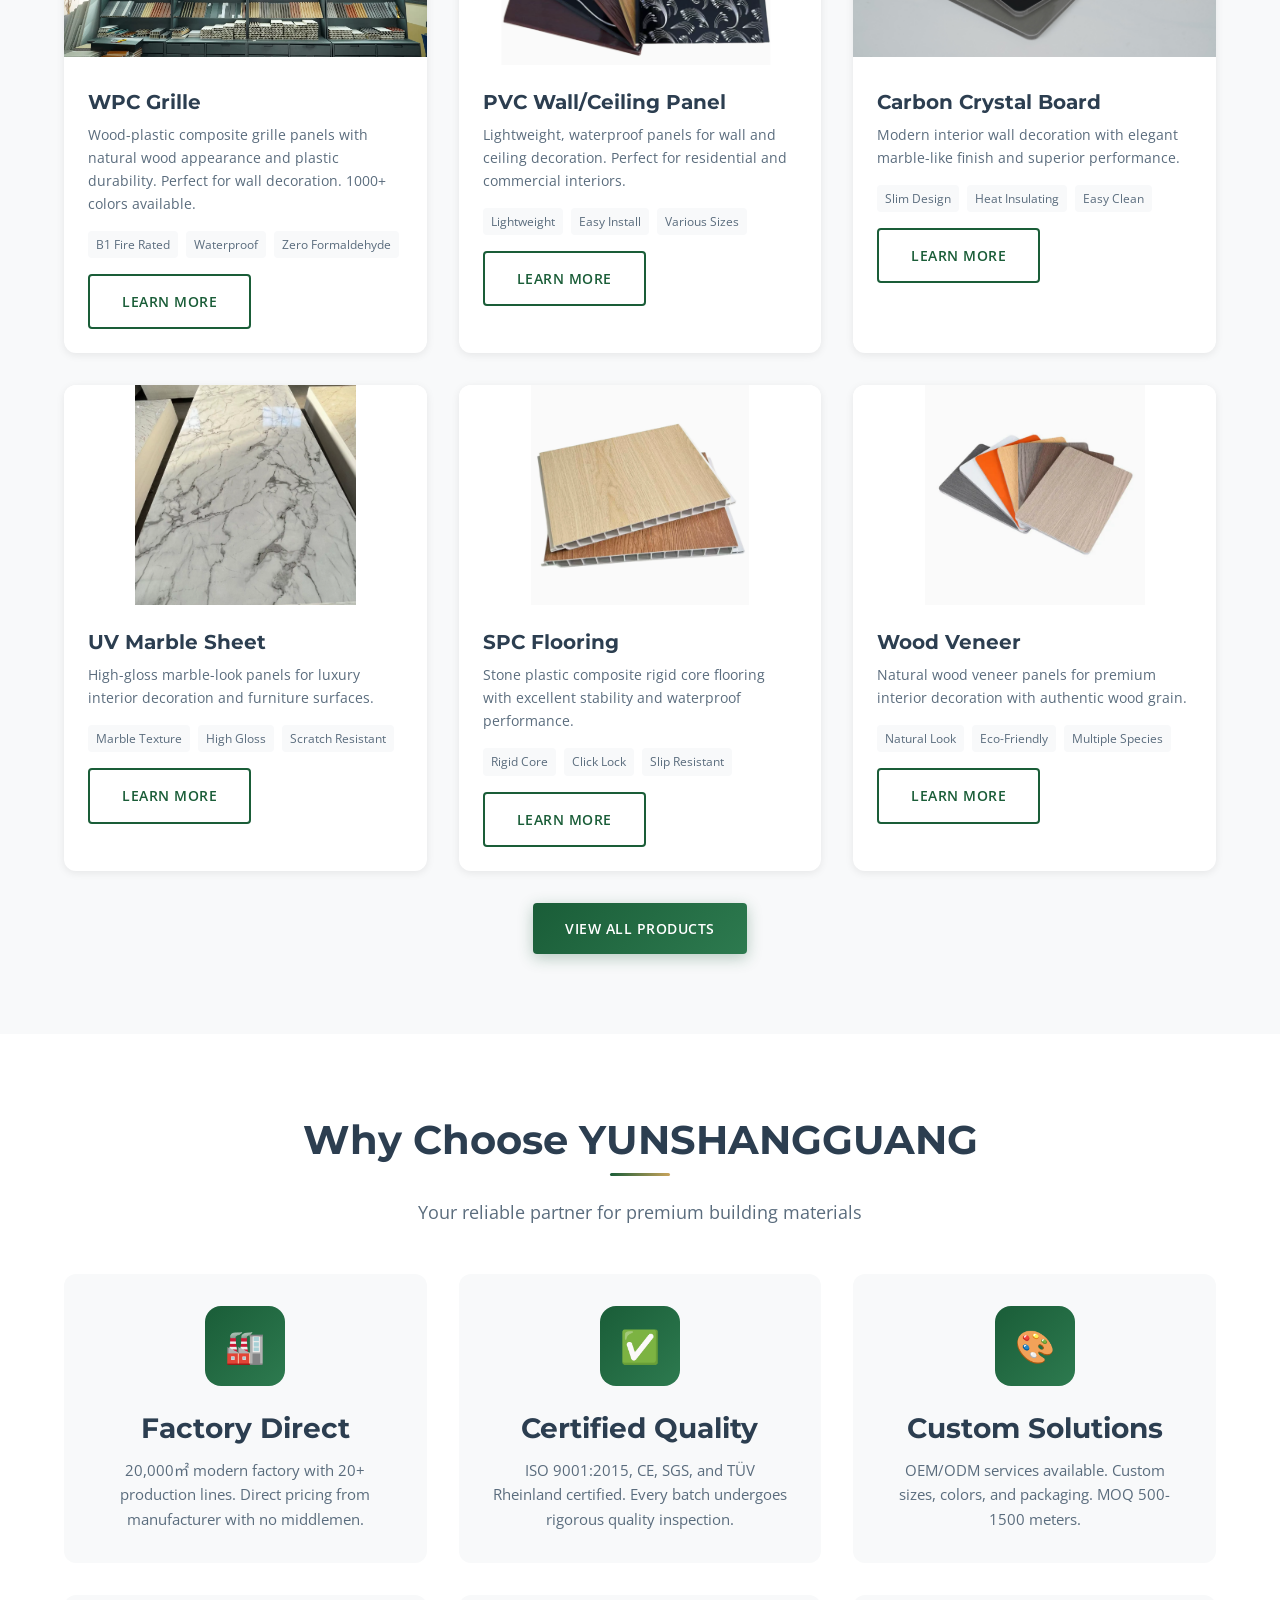
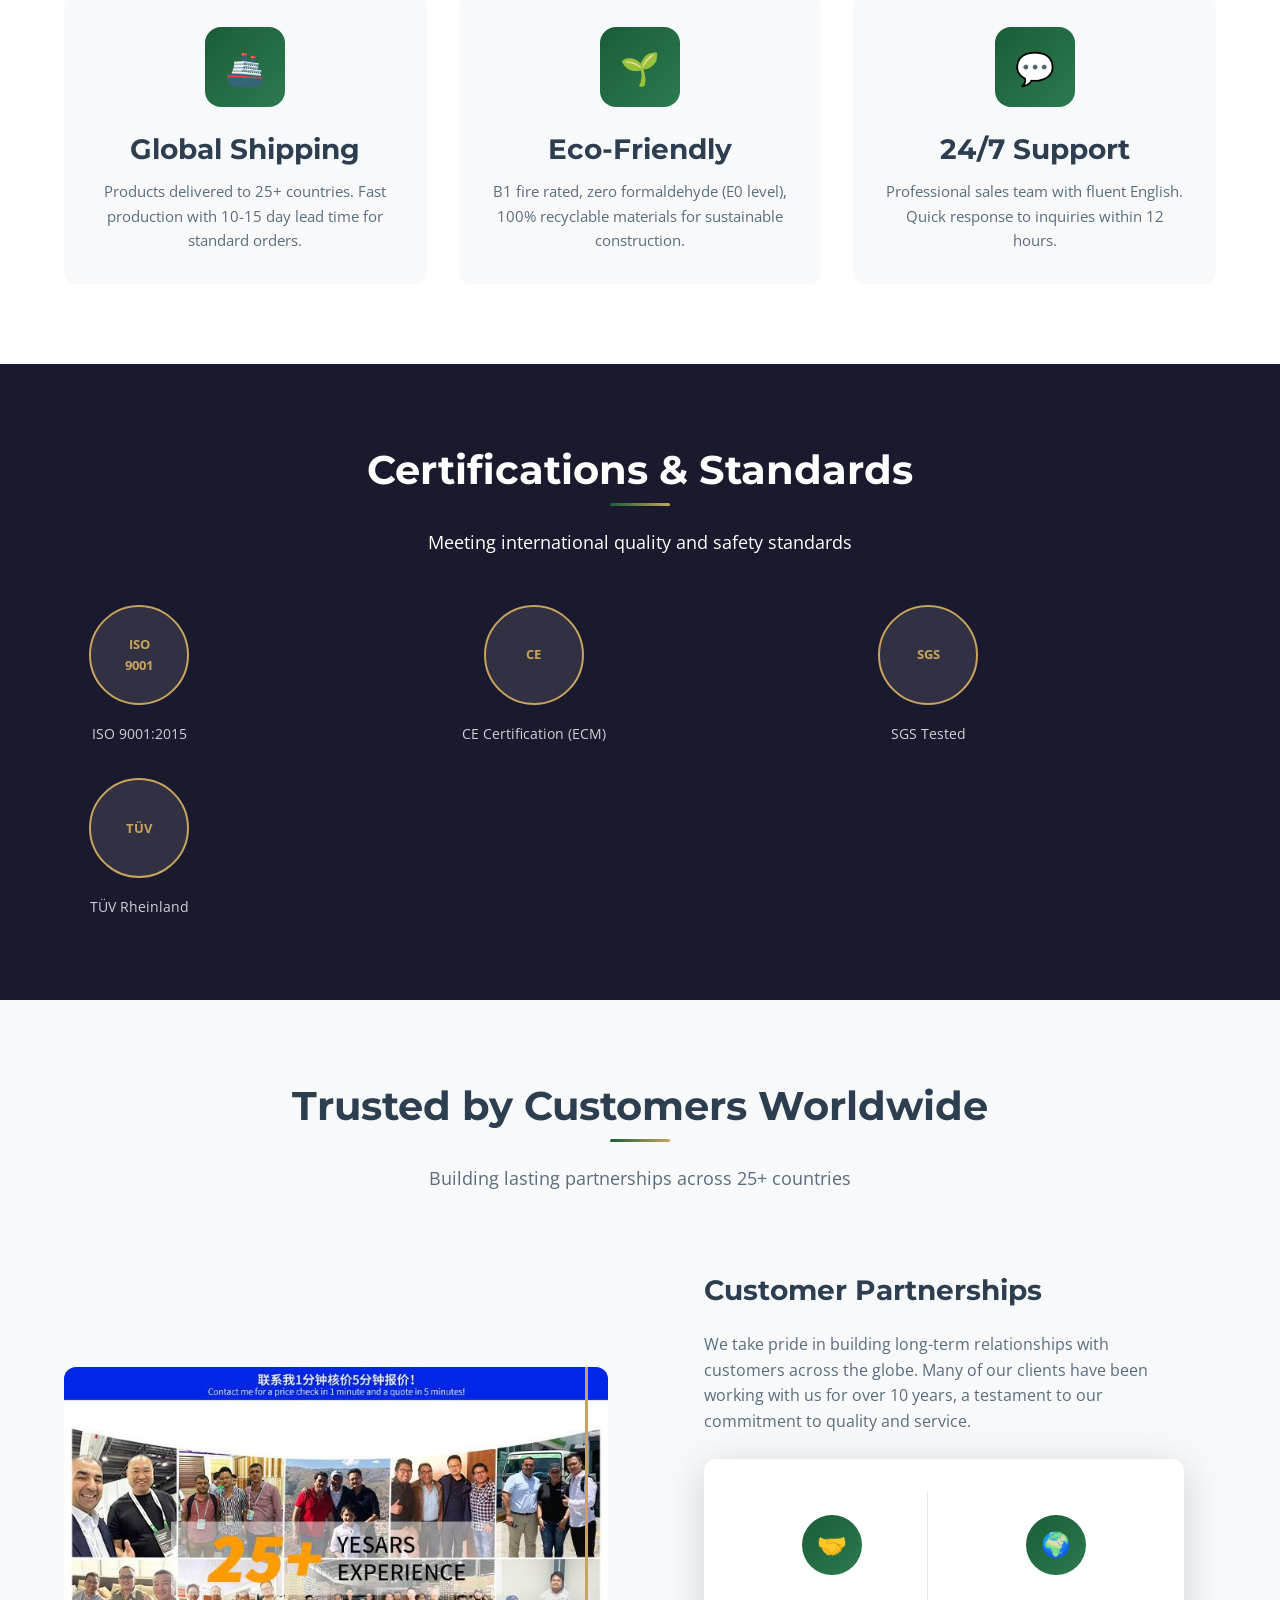
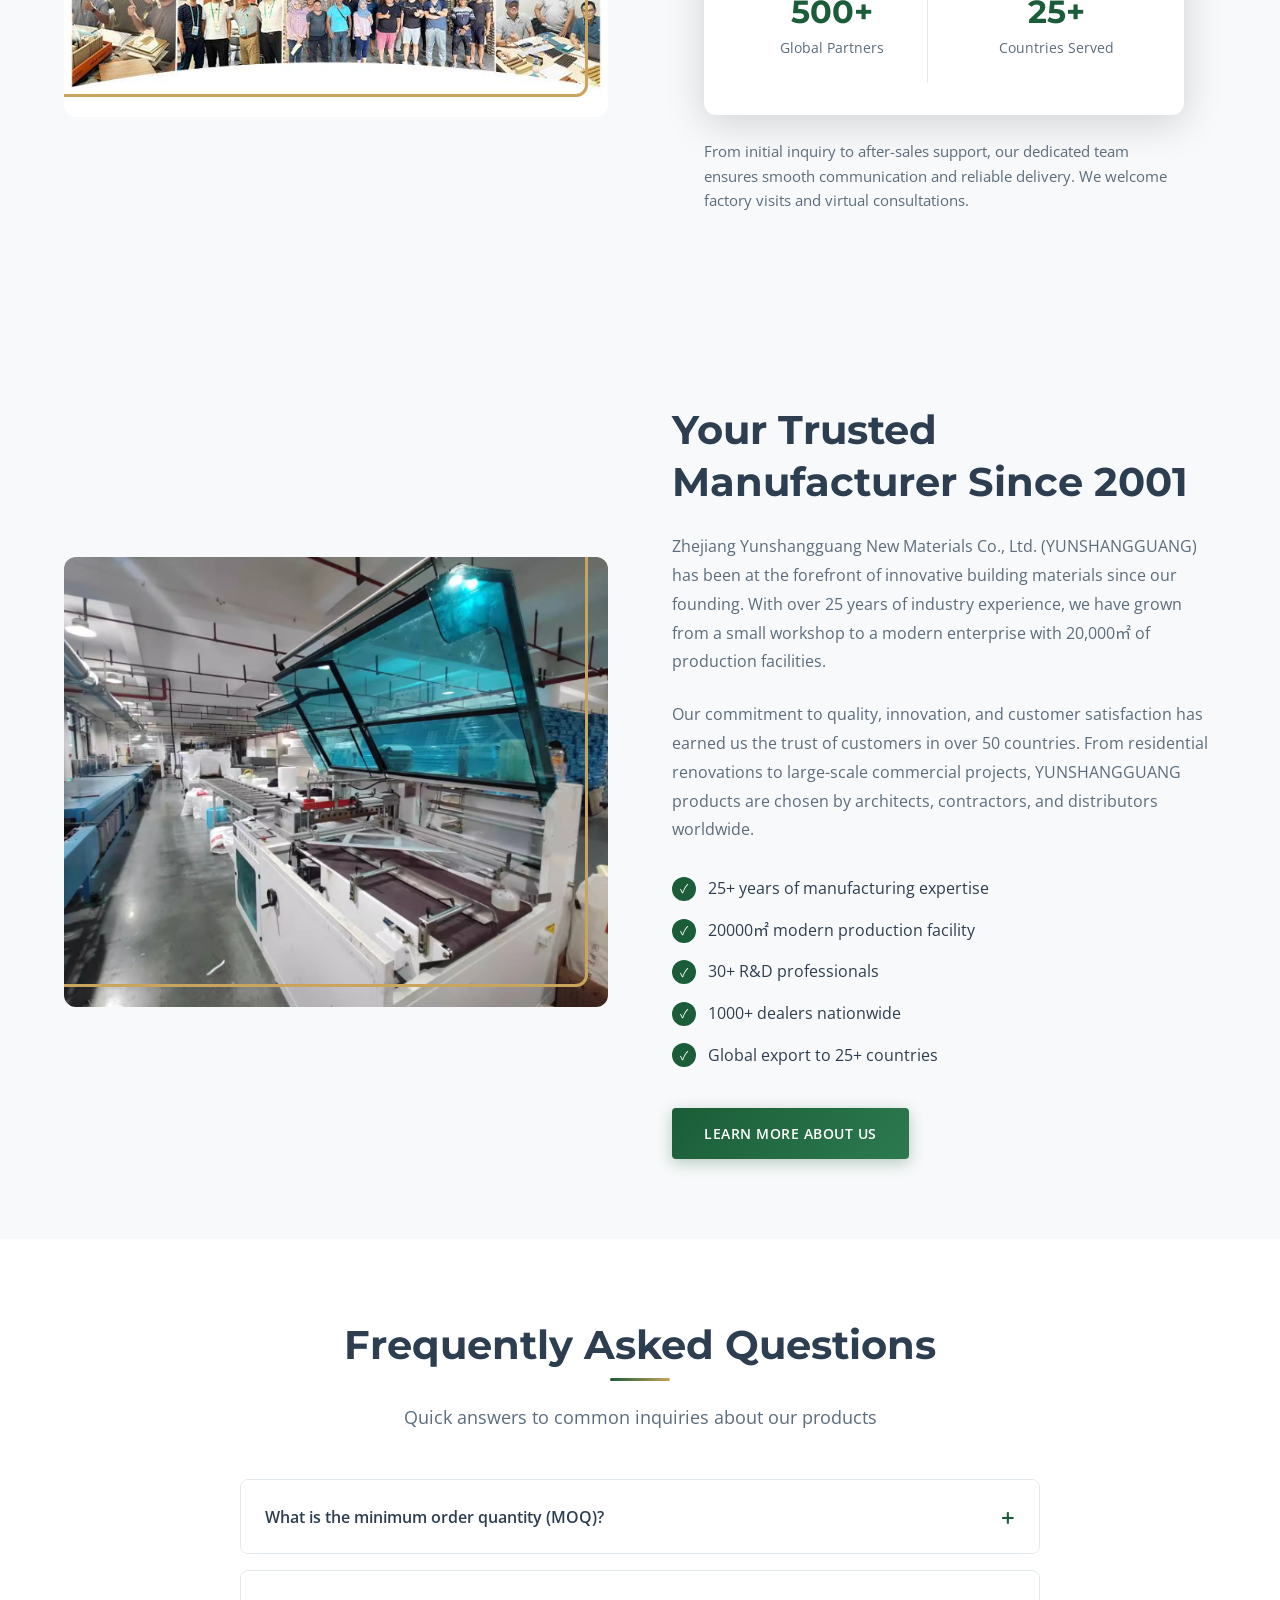
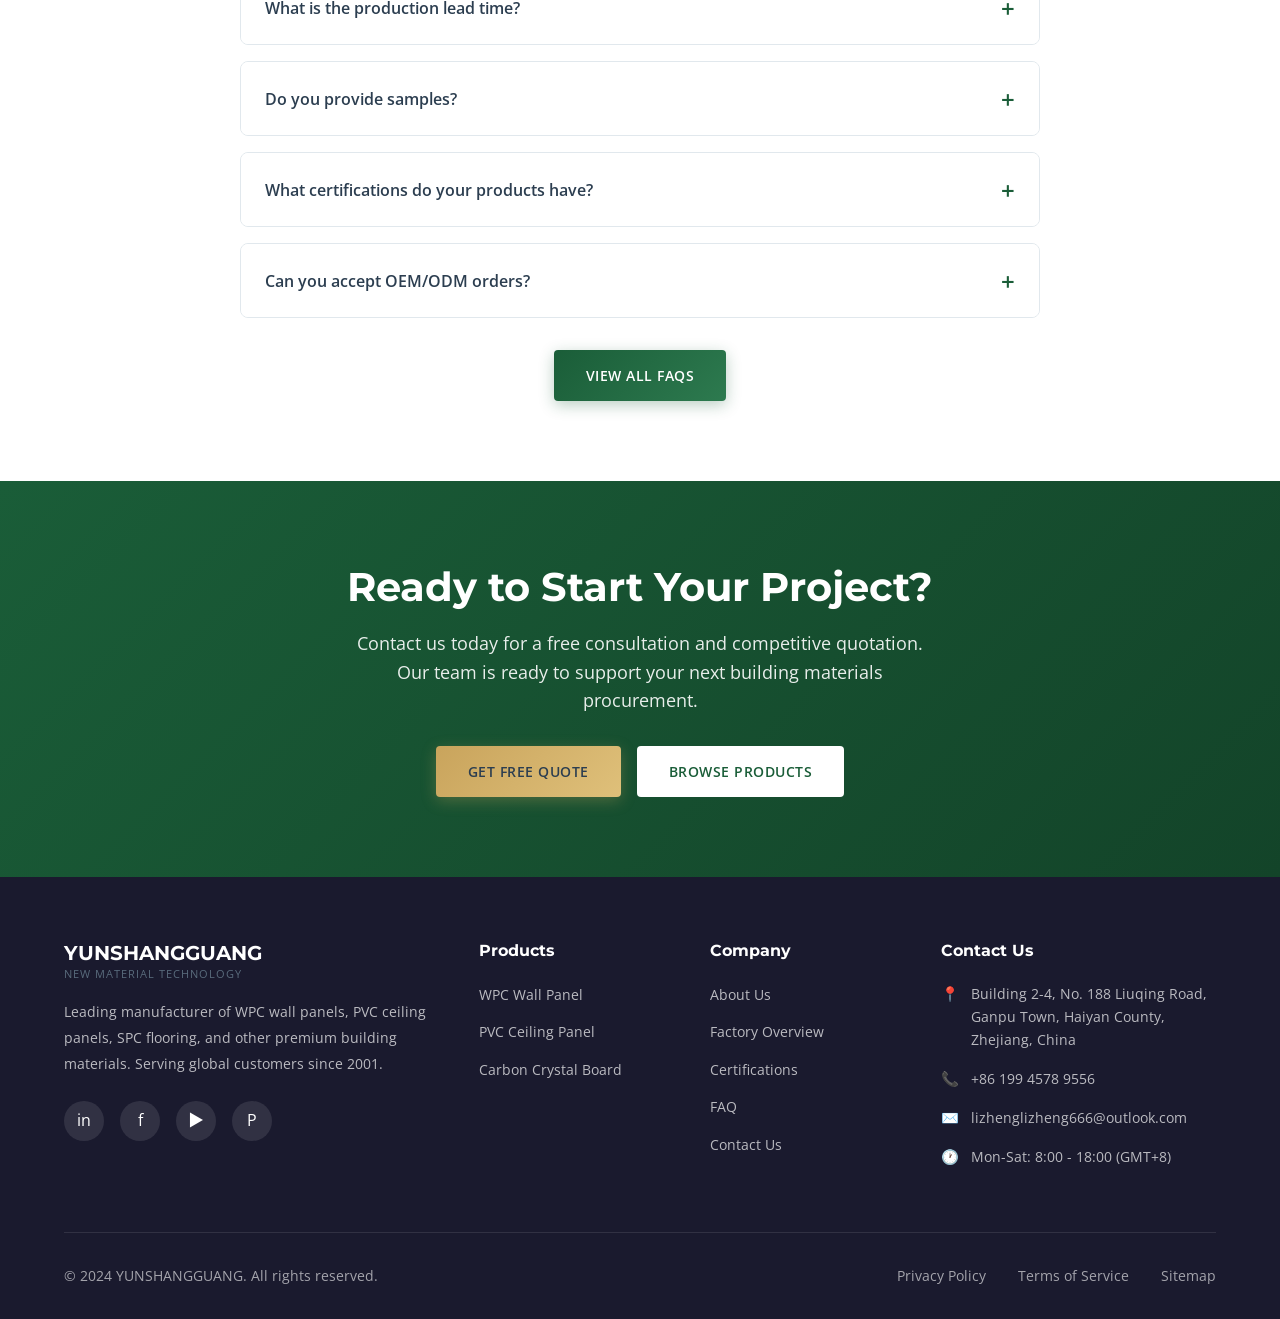
==== commit e3789b78: "Update WPC grille image and factory production line image" ====
--- a/index.html
+++ b/index.html
@@ -183,7 +183,7 @@
       <div class="products-grid">
         <div class="product-card">
           <div class="product-image">
-            <img src="images/showroom-1.jpg" alt="WPC Grille Product Display" loading="lazy">
+            <img src="images/wpc-grille.jpg" alt="WPC Grille Product Display" loading="lazy">
             <span class="product-badge">Hot Sale</span>
           </div>
           <div class="product-content">
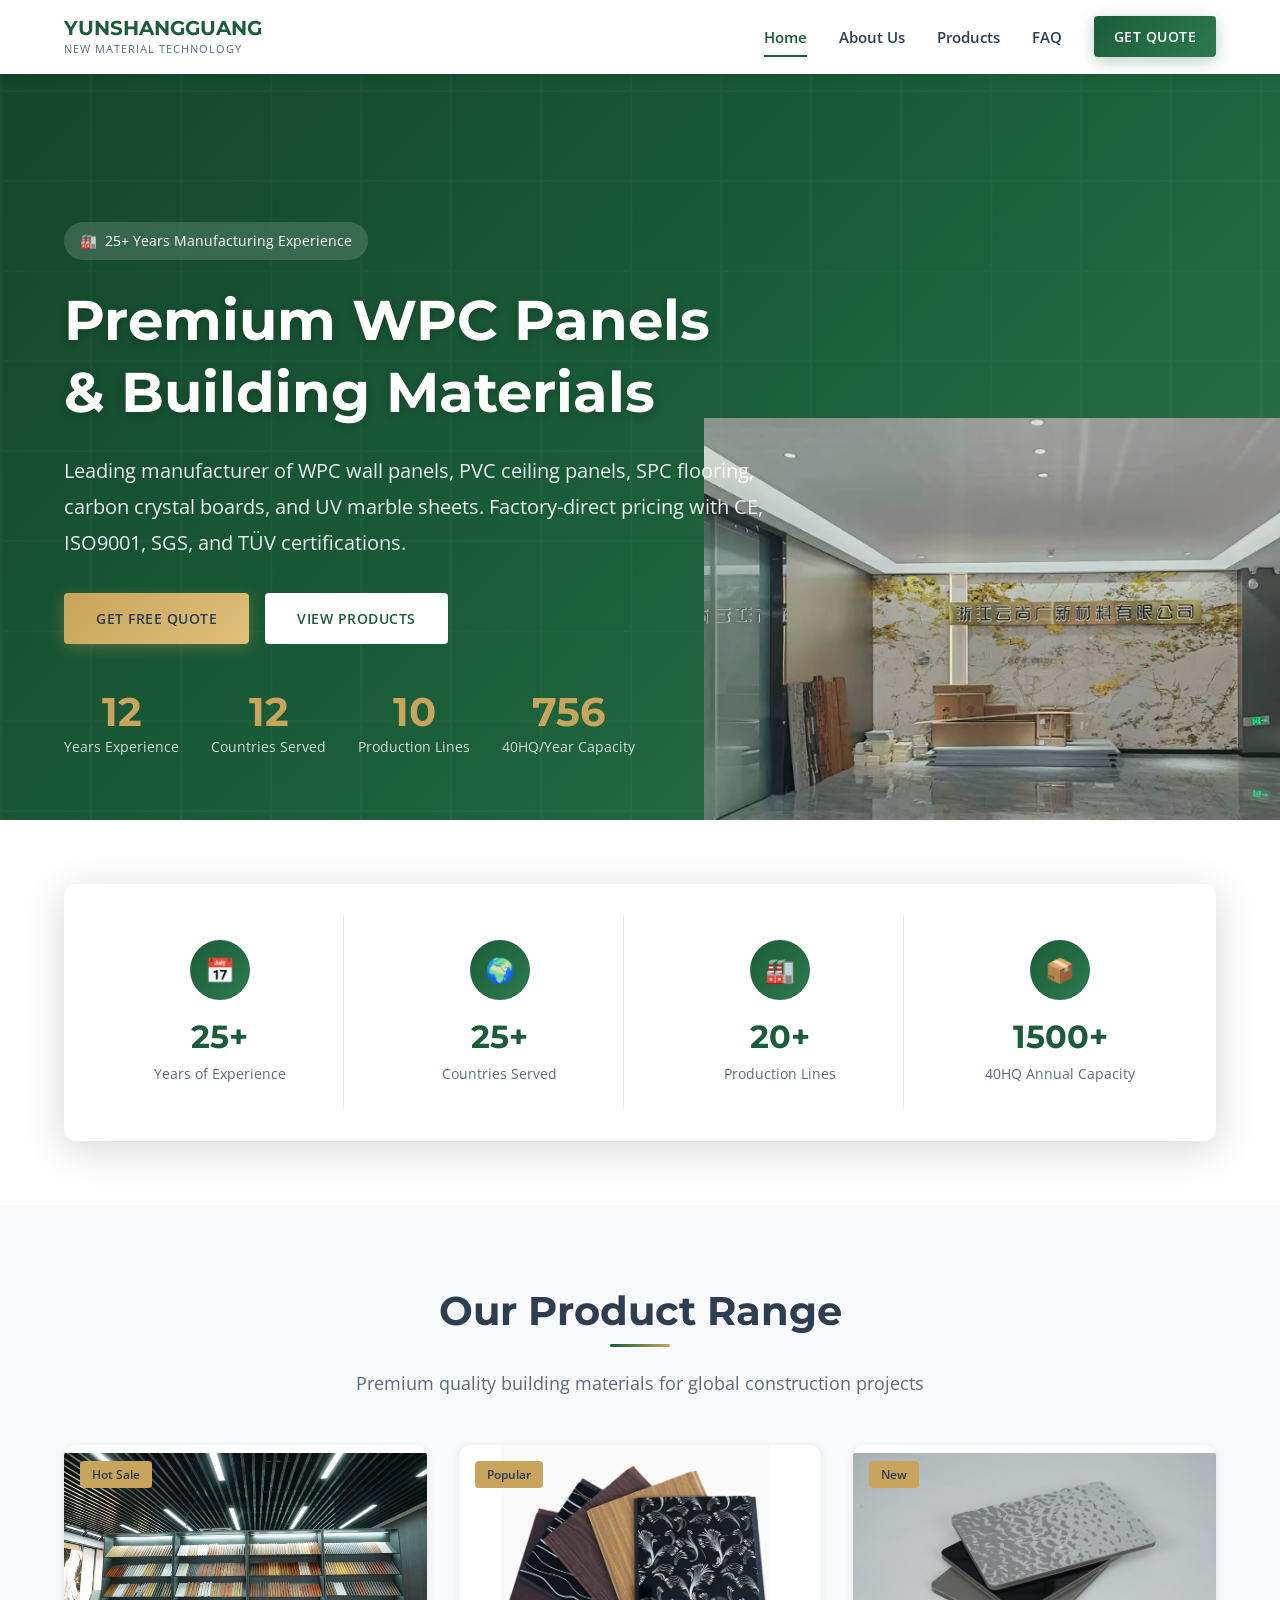
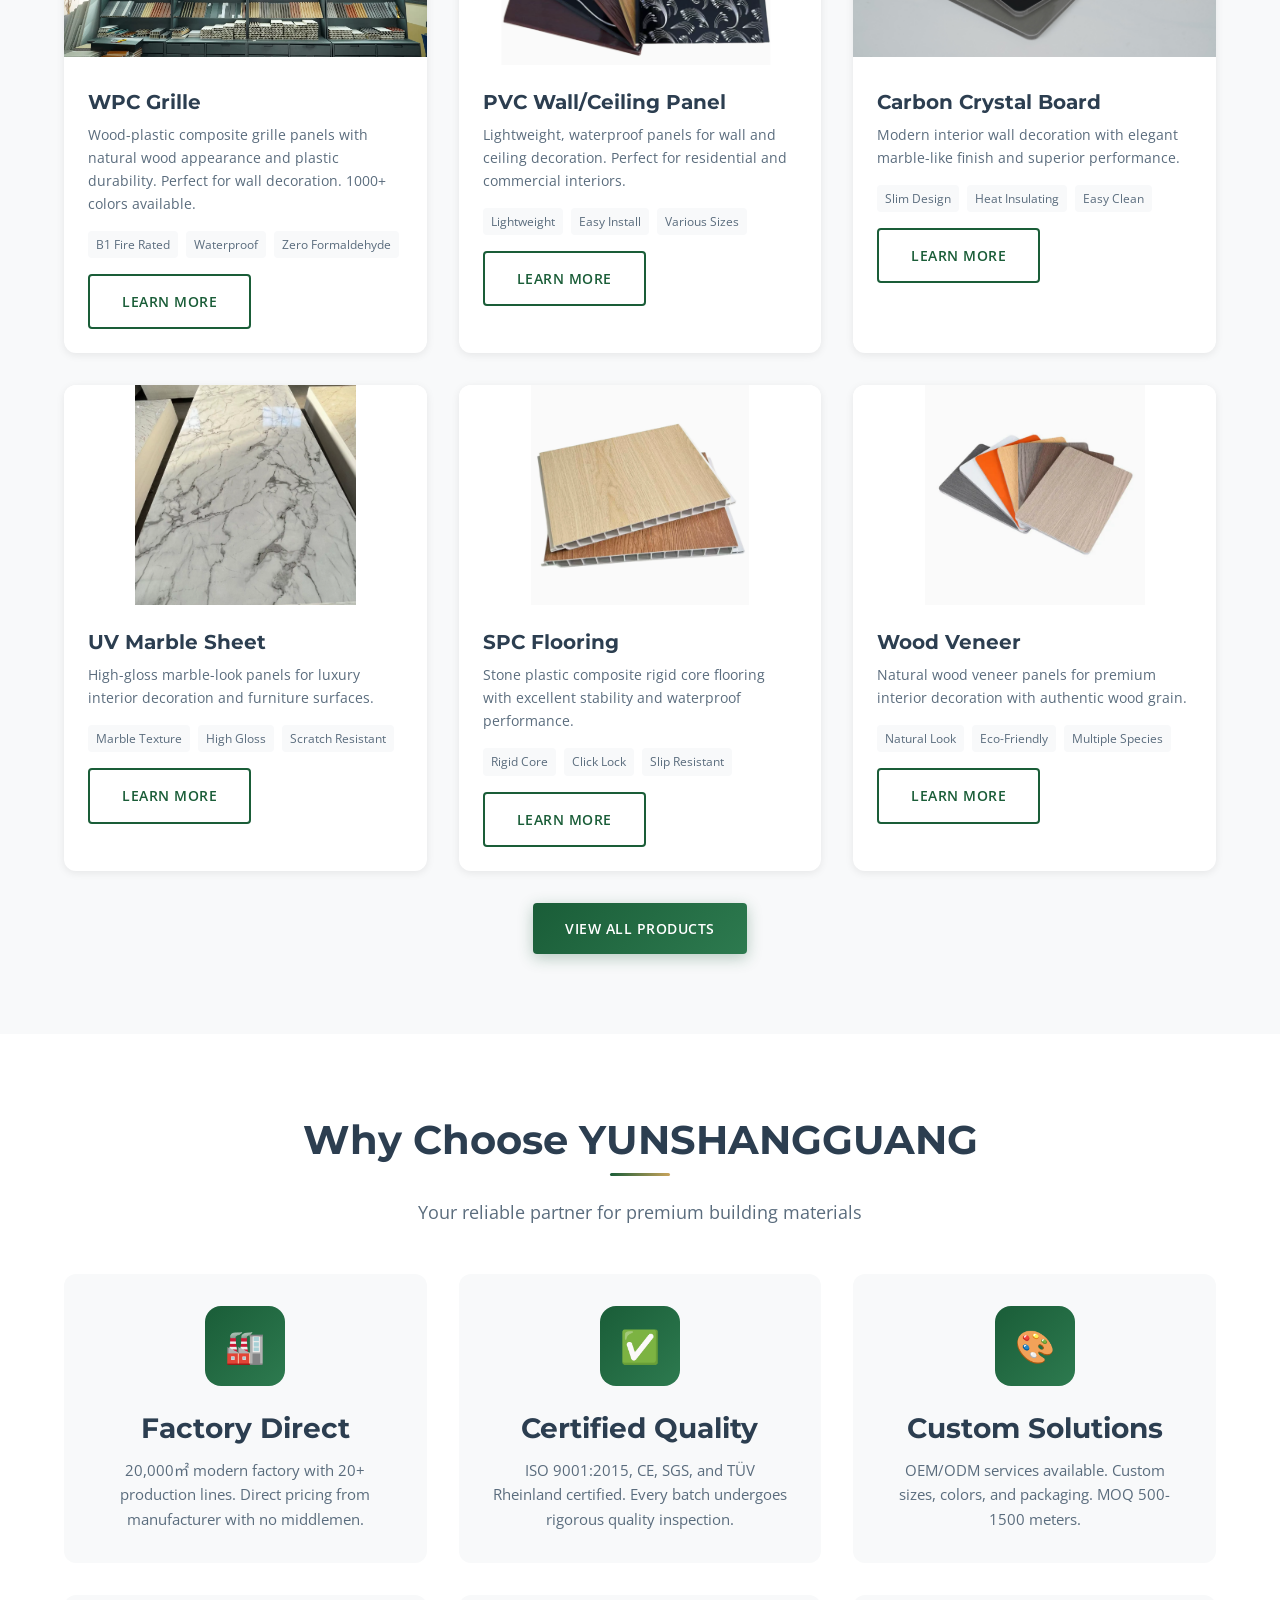
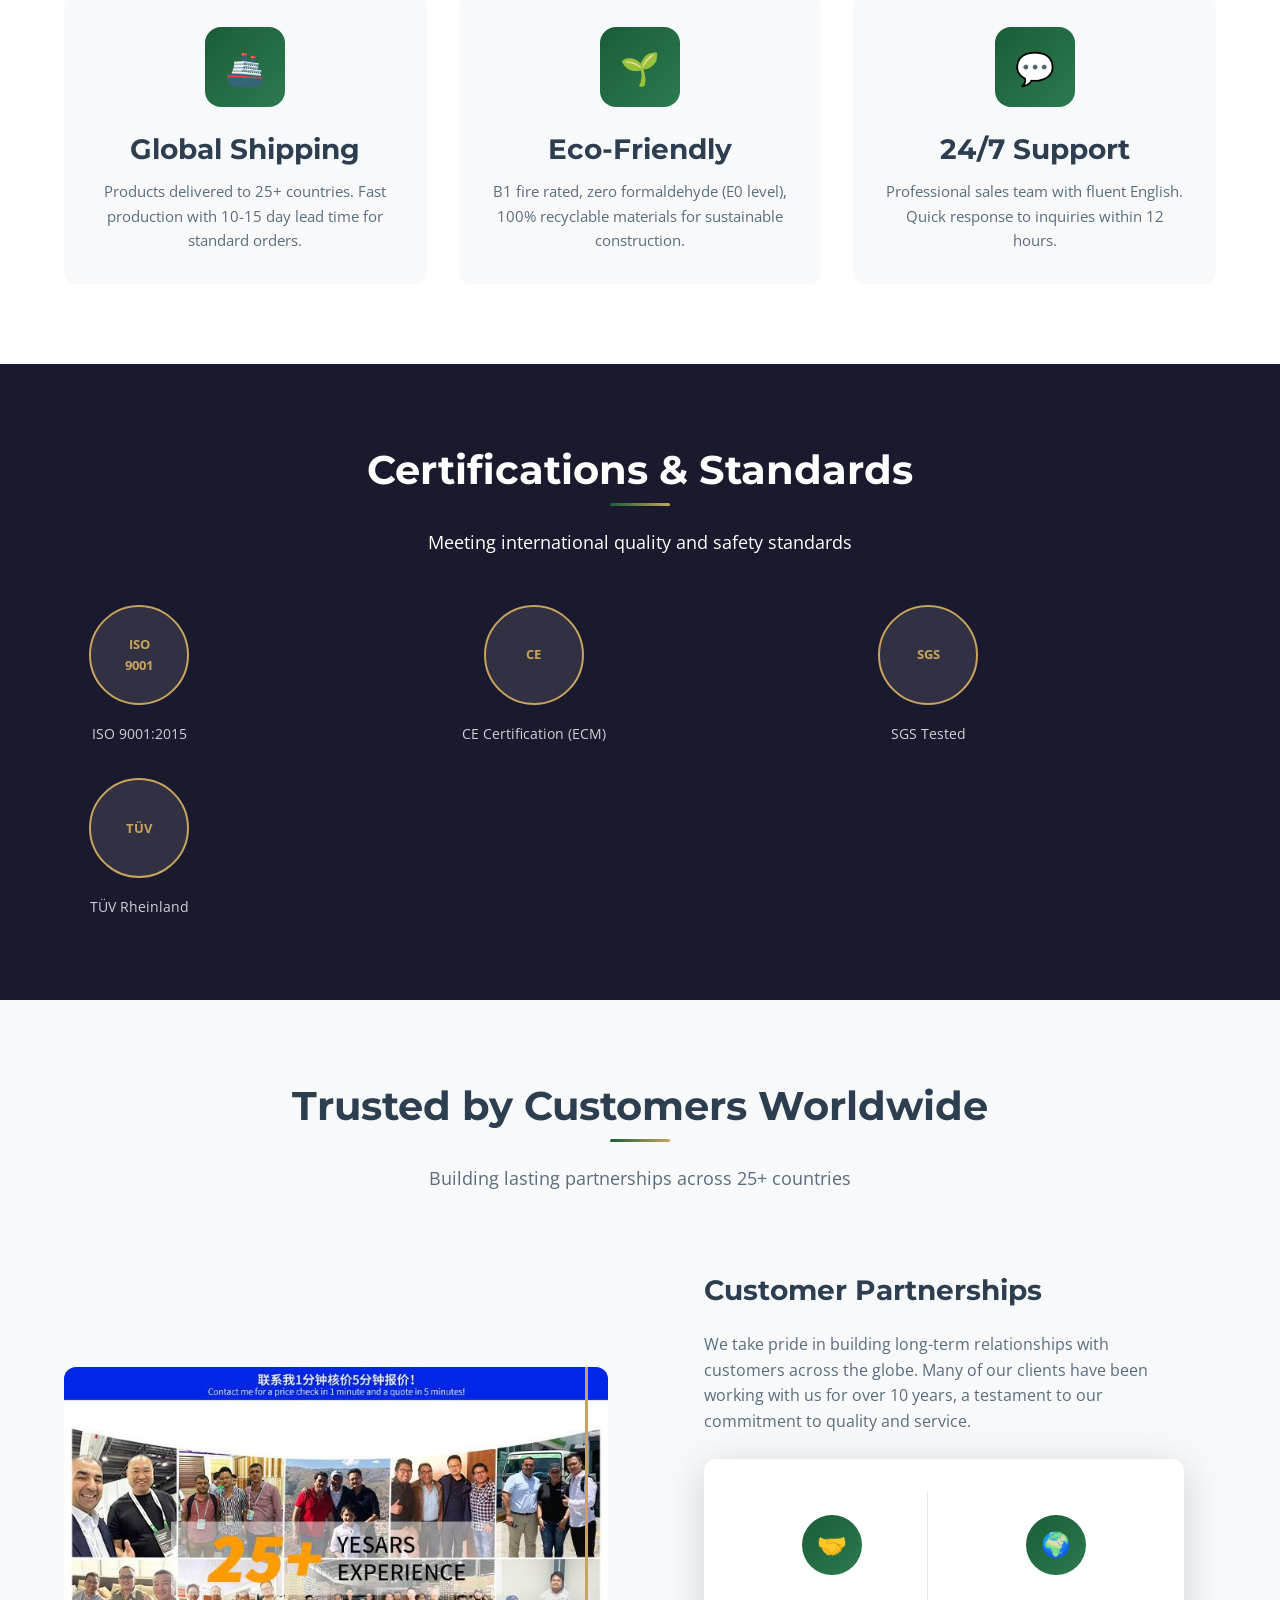
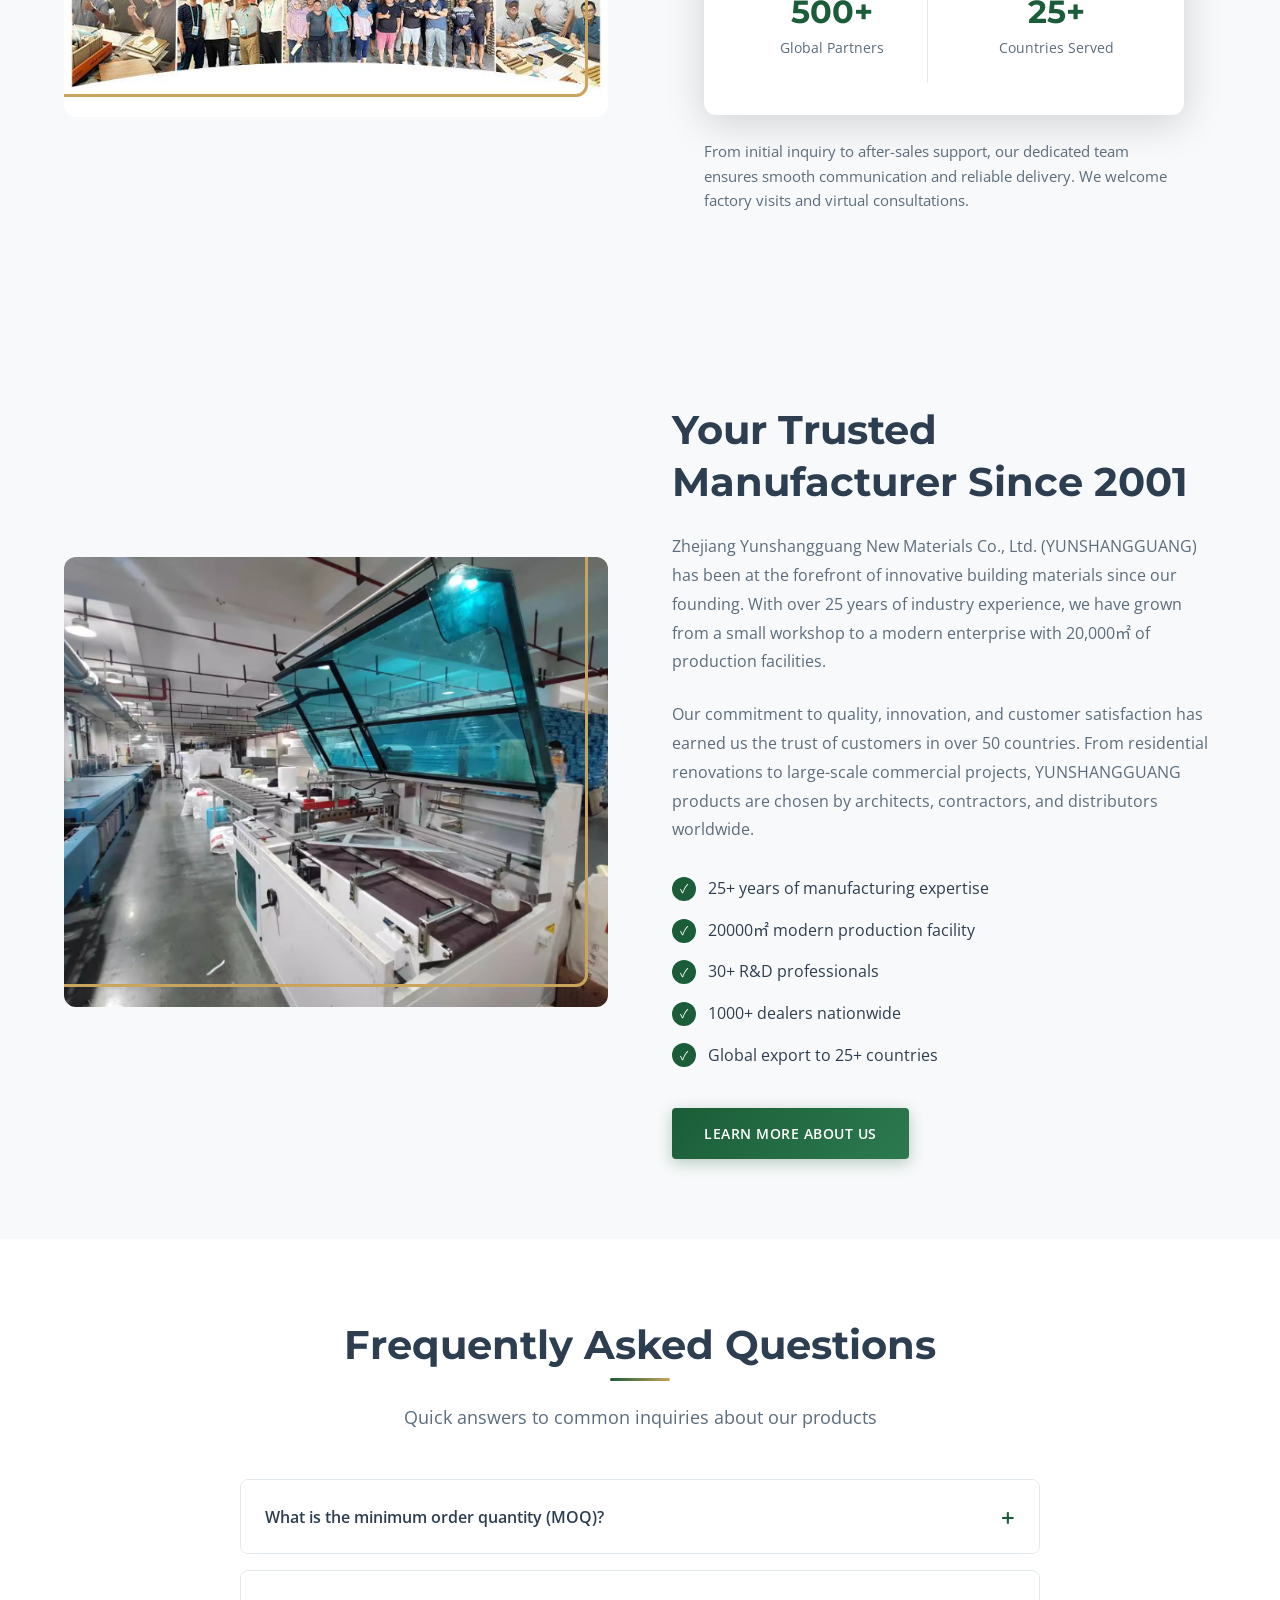
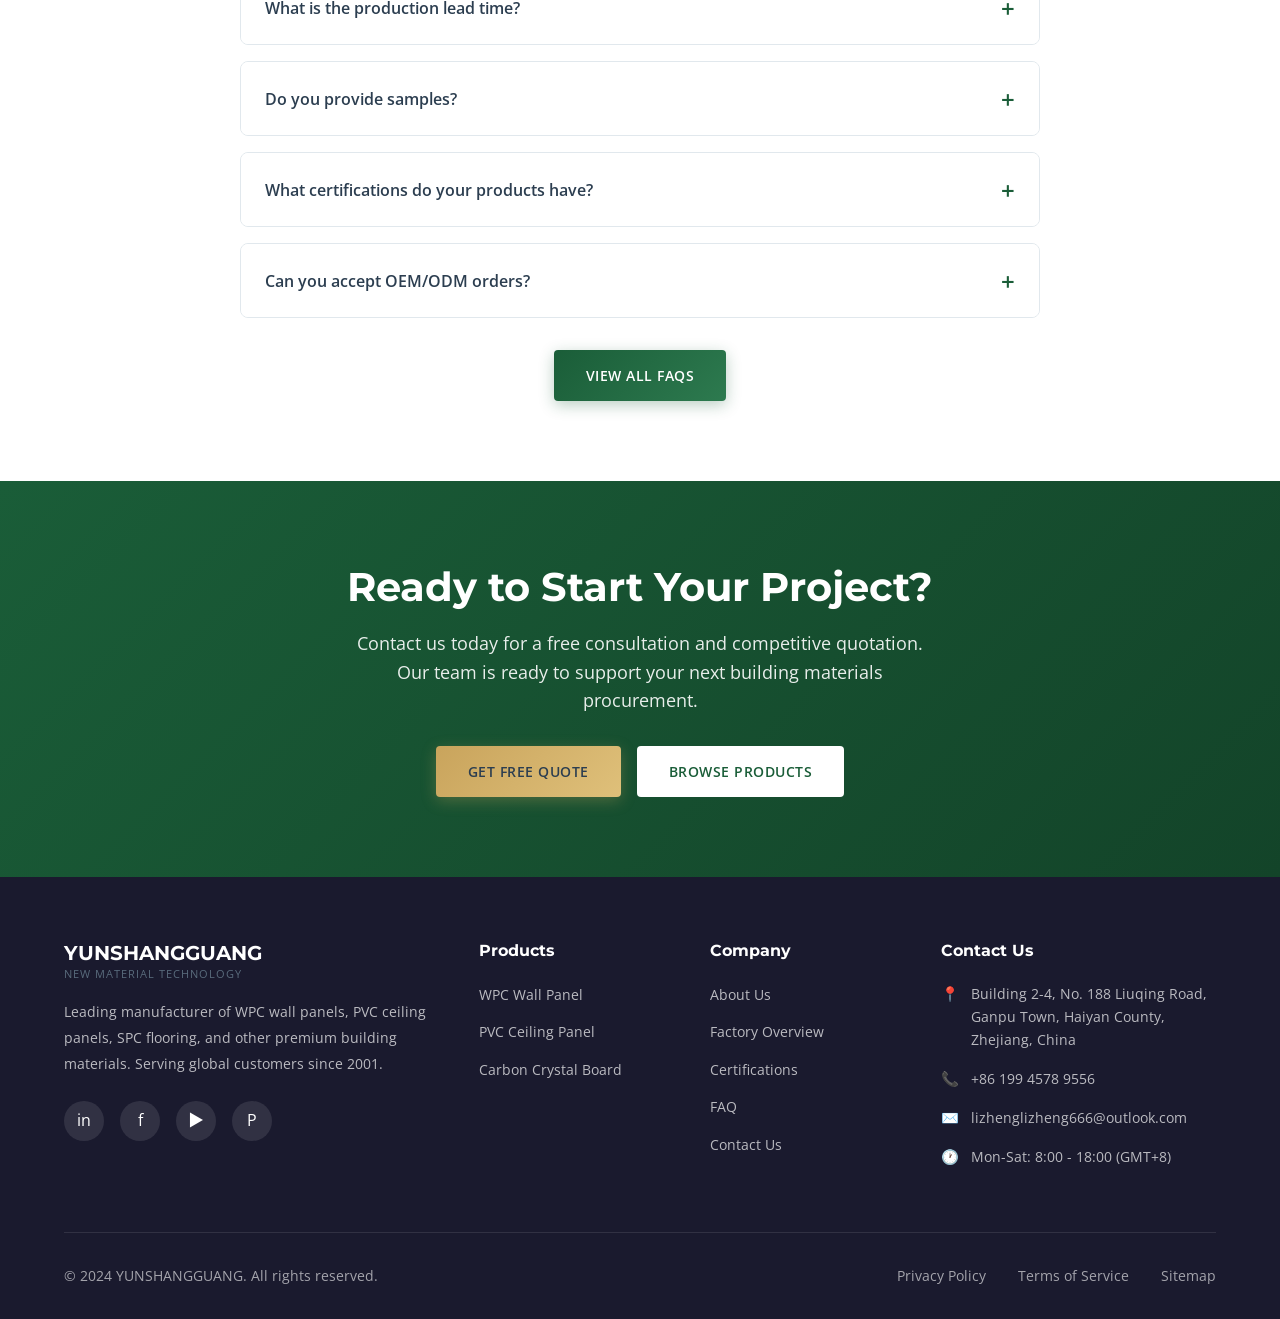
==== commit 5652c66f: "Force cache refresh for factory exterior image" ====
--- a/index.html
+++ b/index.html
@@ -140,7 +140,7 @@
       </div>
     </div>
     <div class="hero-image">
-      <img src="images/factory-exterior.jpg" alt="YUNSHANGGUANG Factory Exterior" loading="eager">
+      <img src="images/factory-exterior.jpg?v=3" alt="YUNSHANGGUANG Factory Exterior" loading="eager">
     </div>
   </section>
 
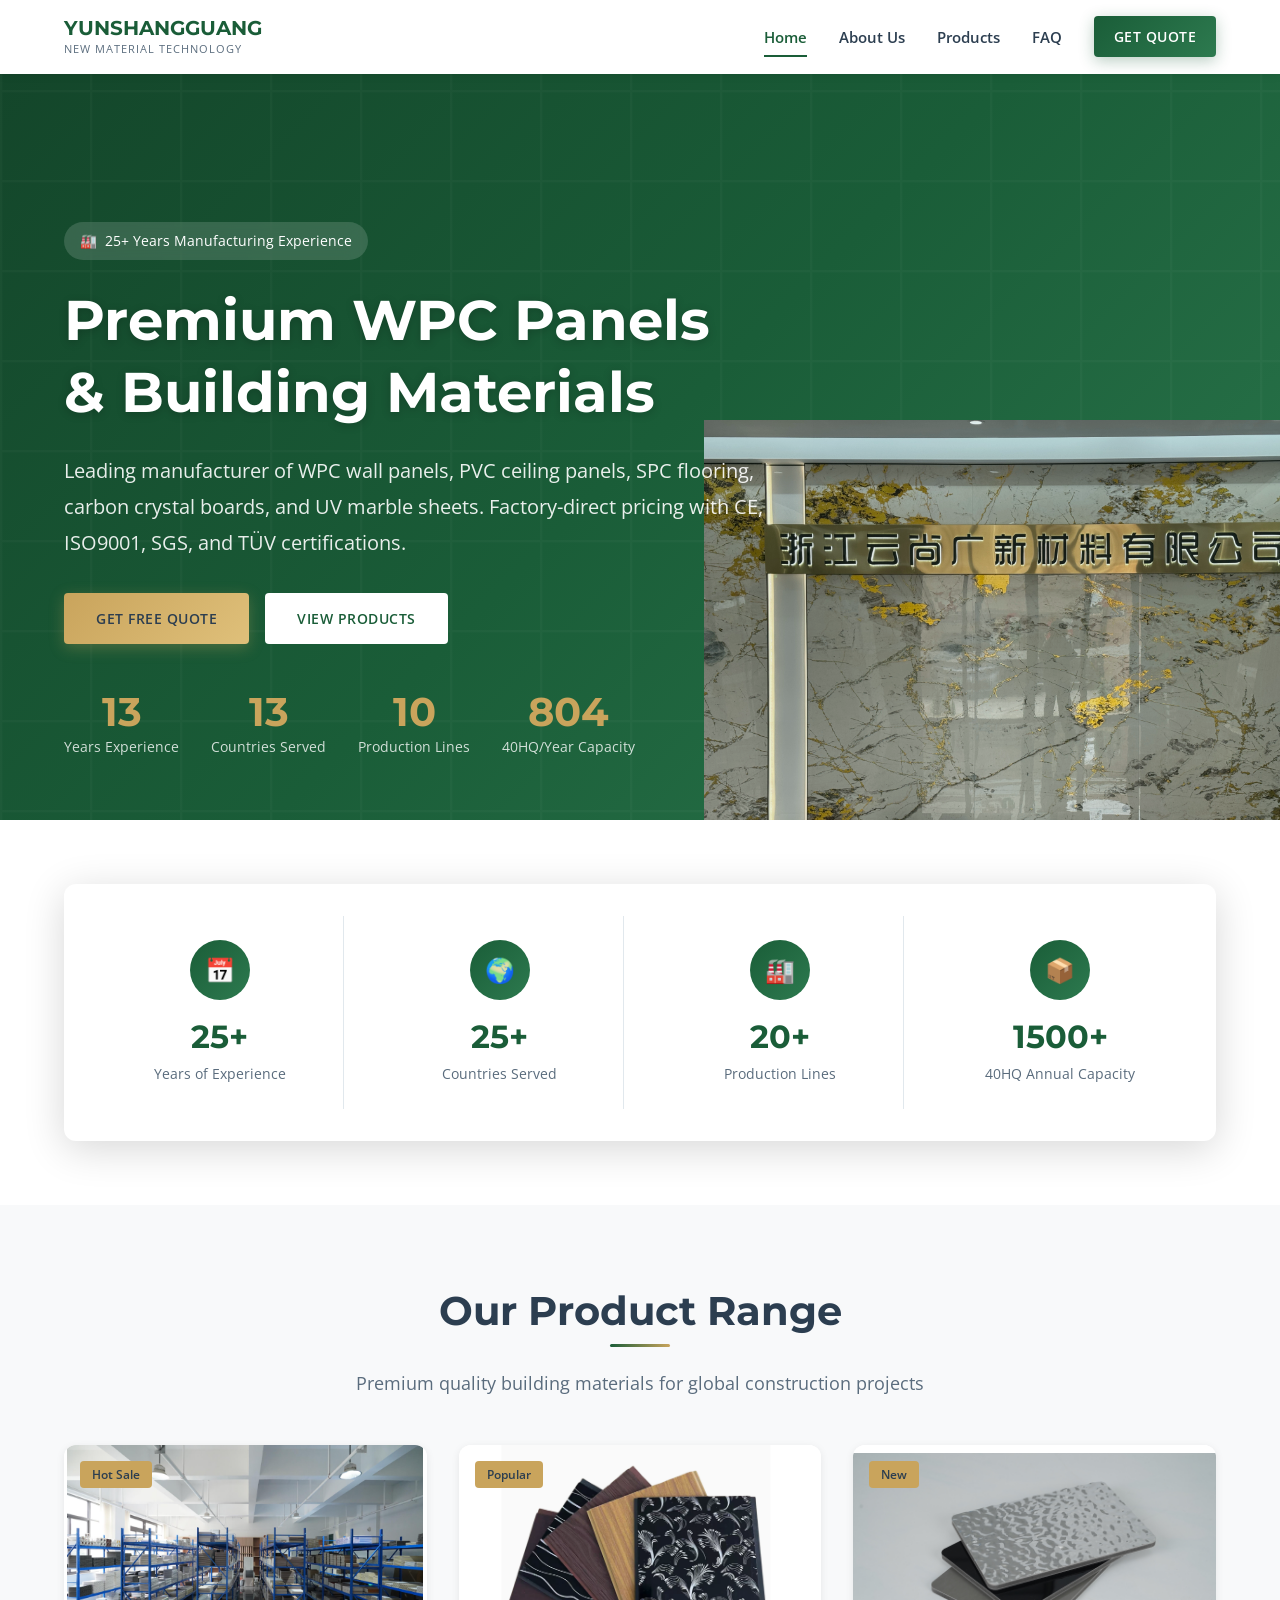
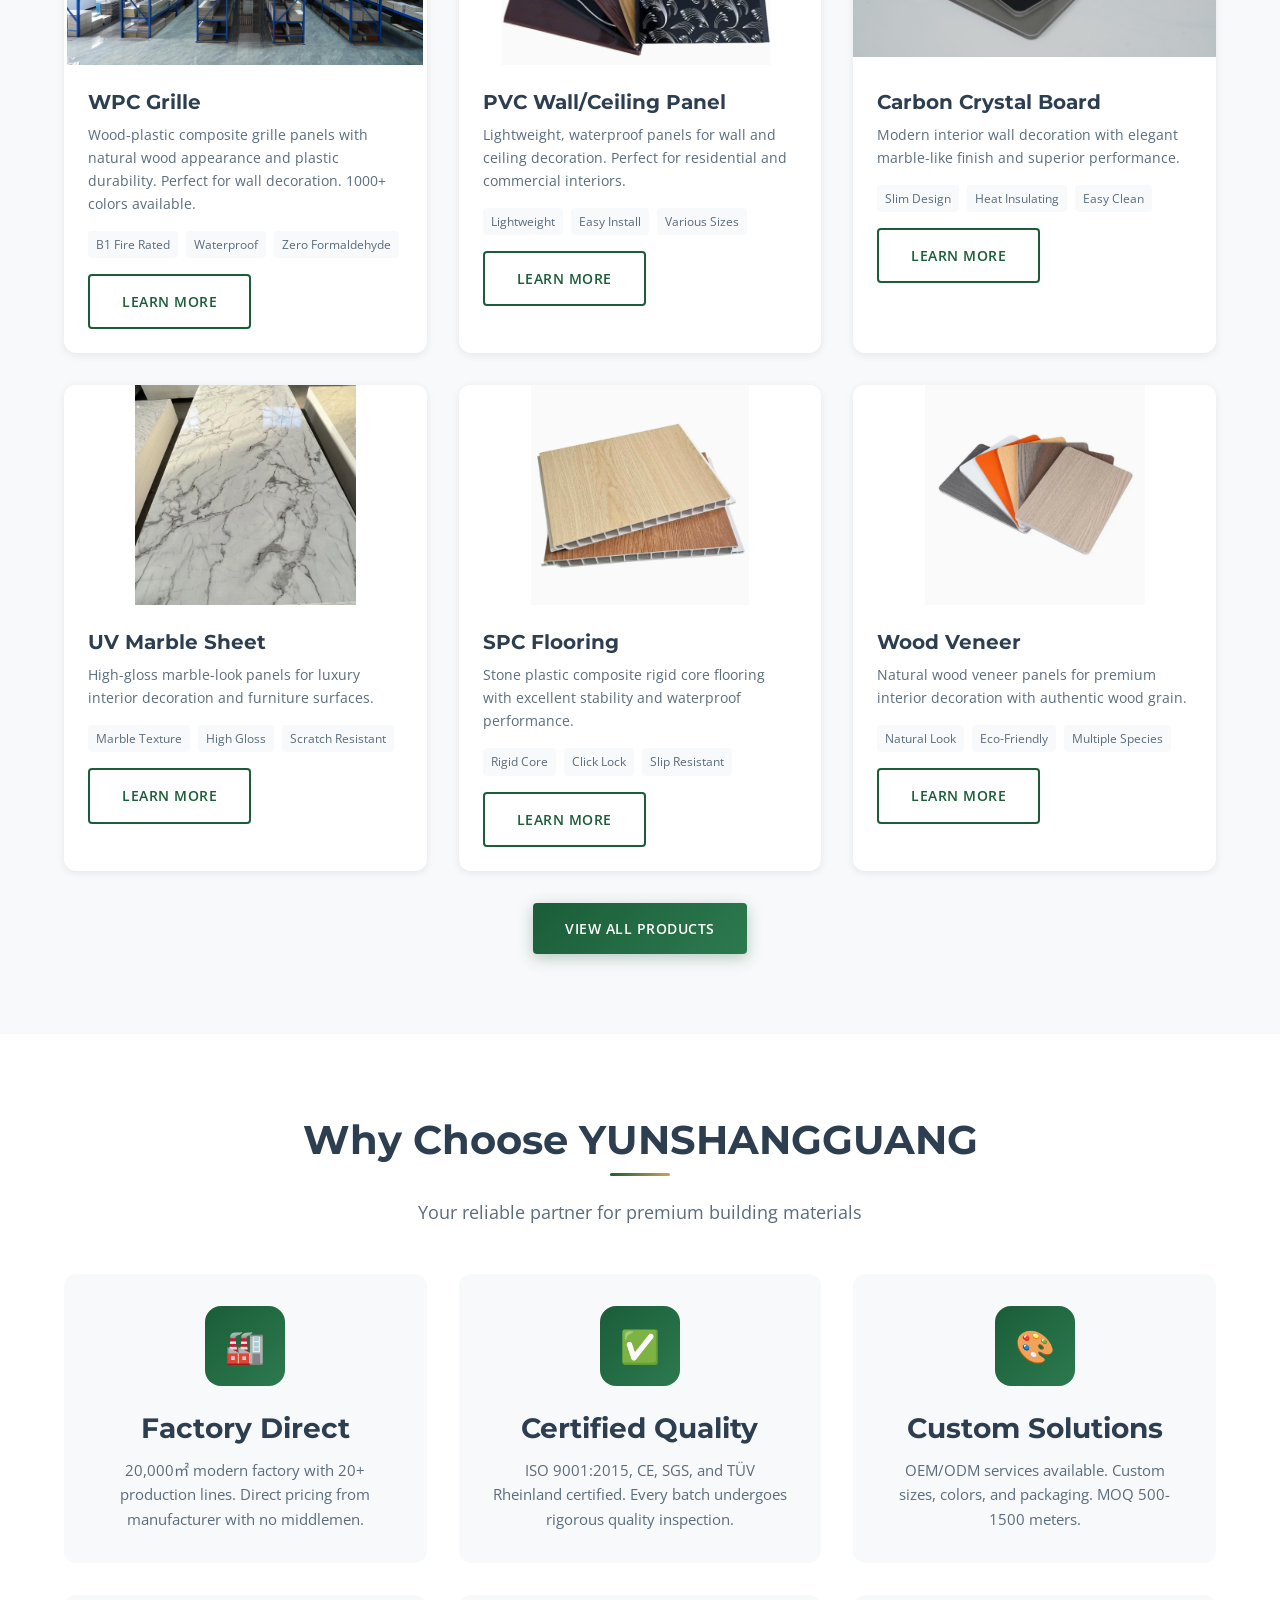
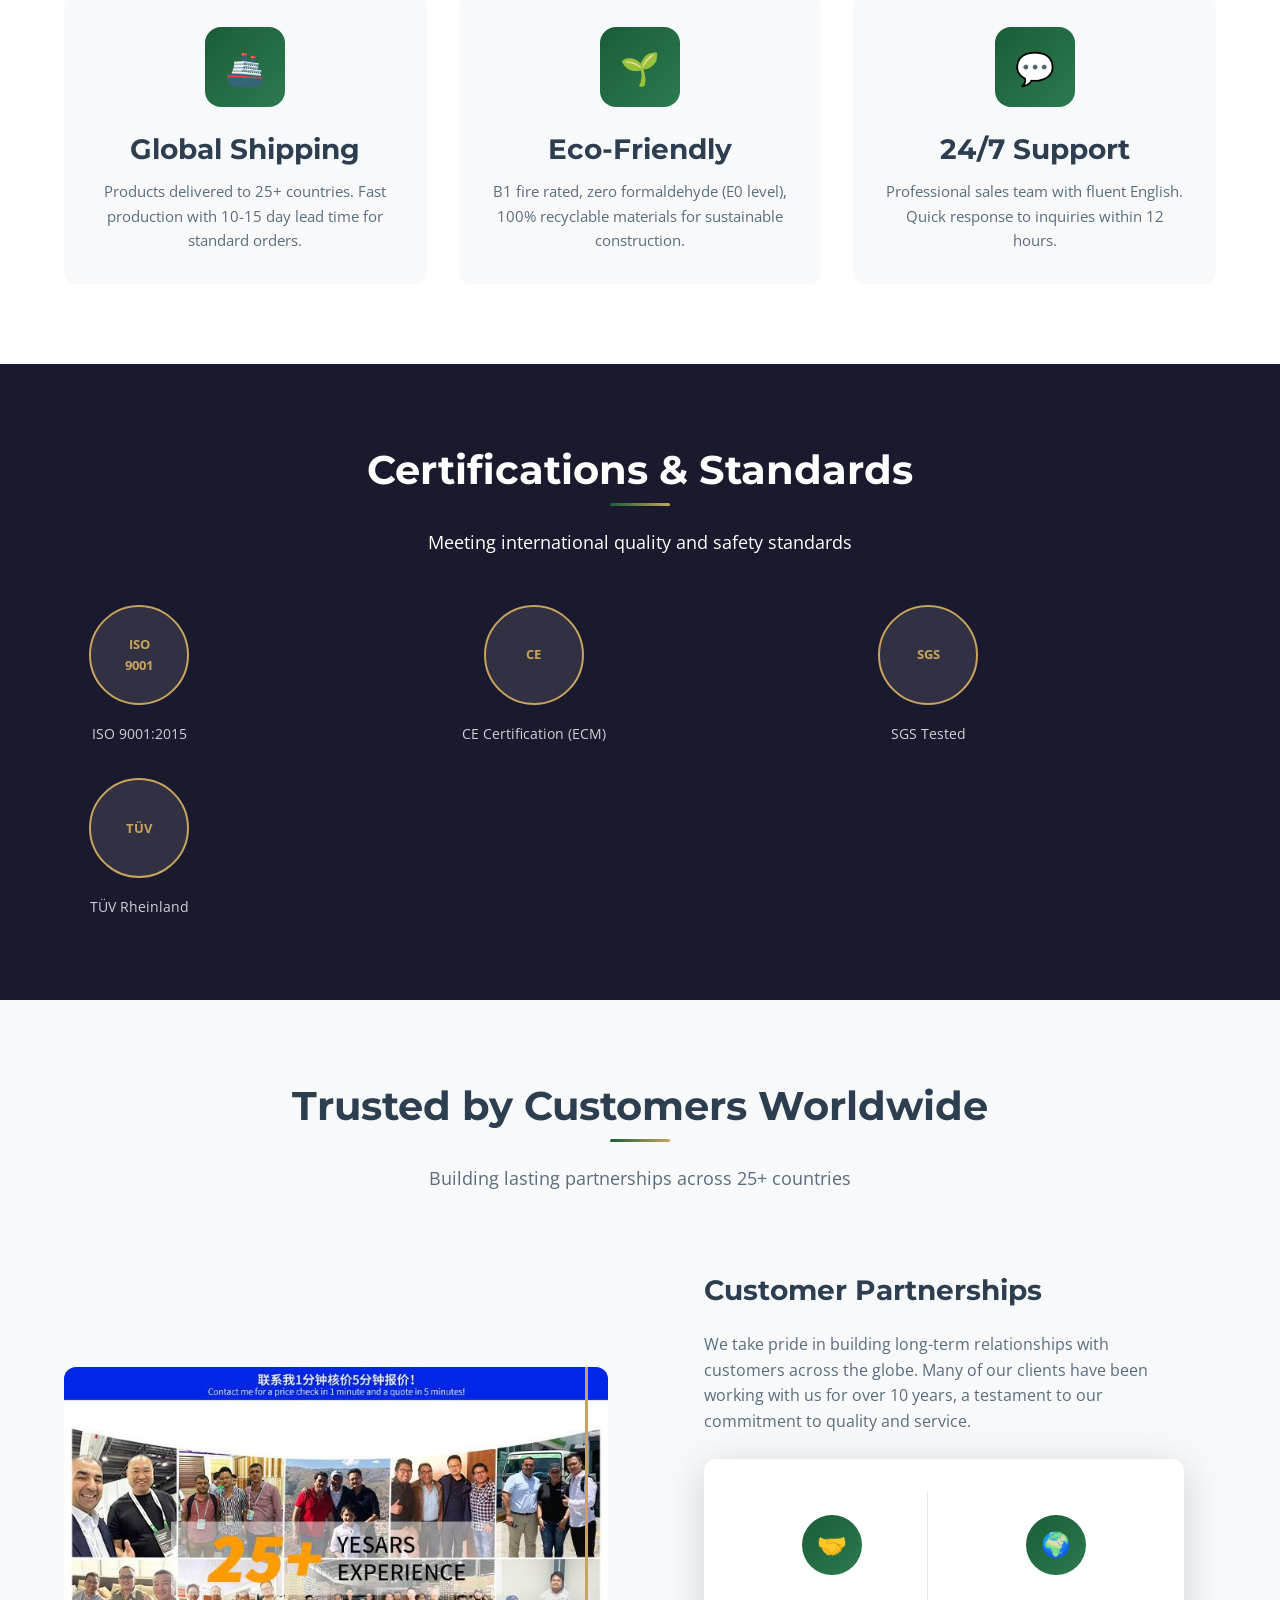
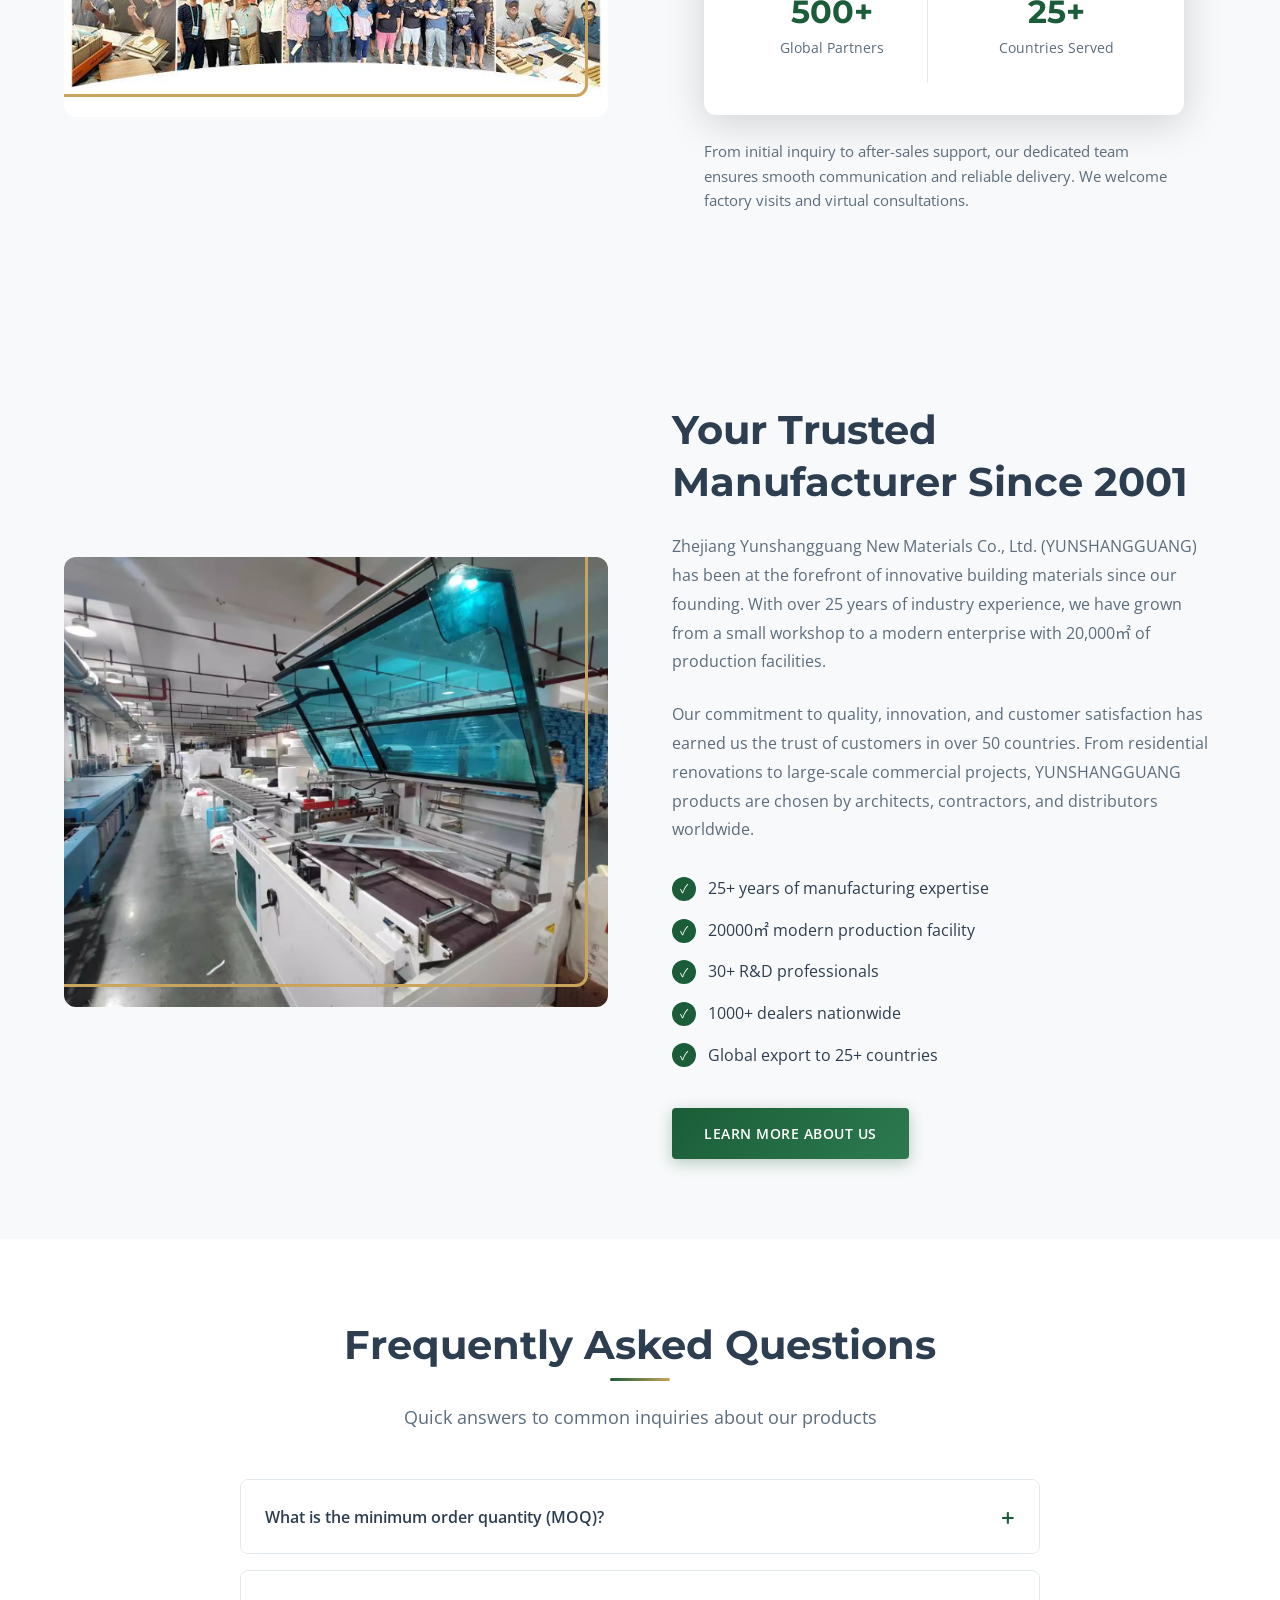
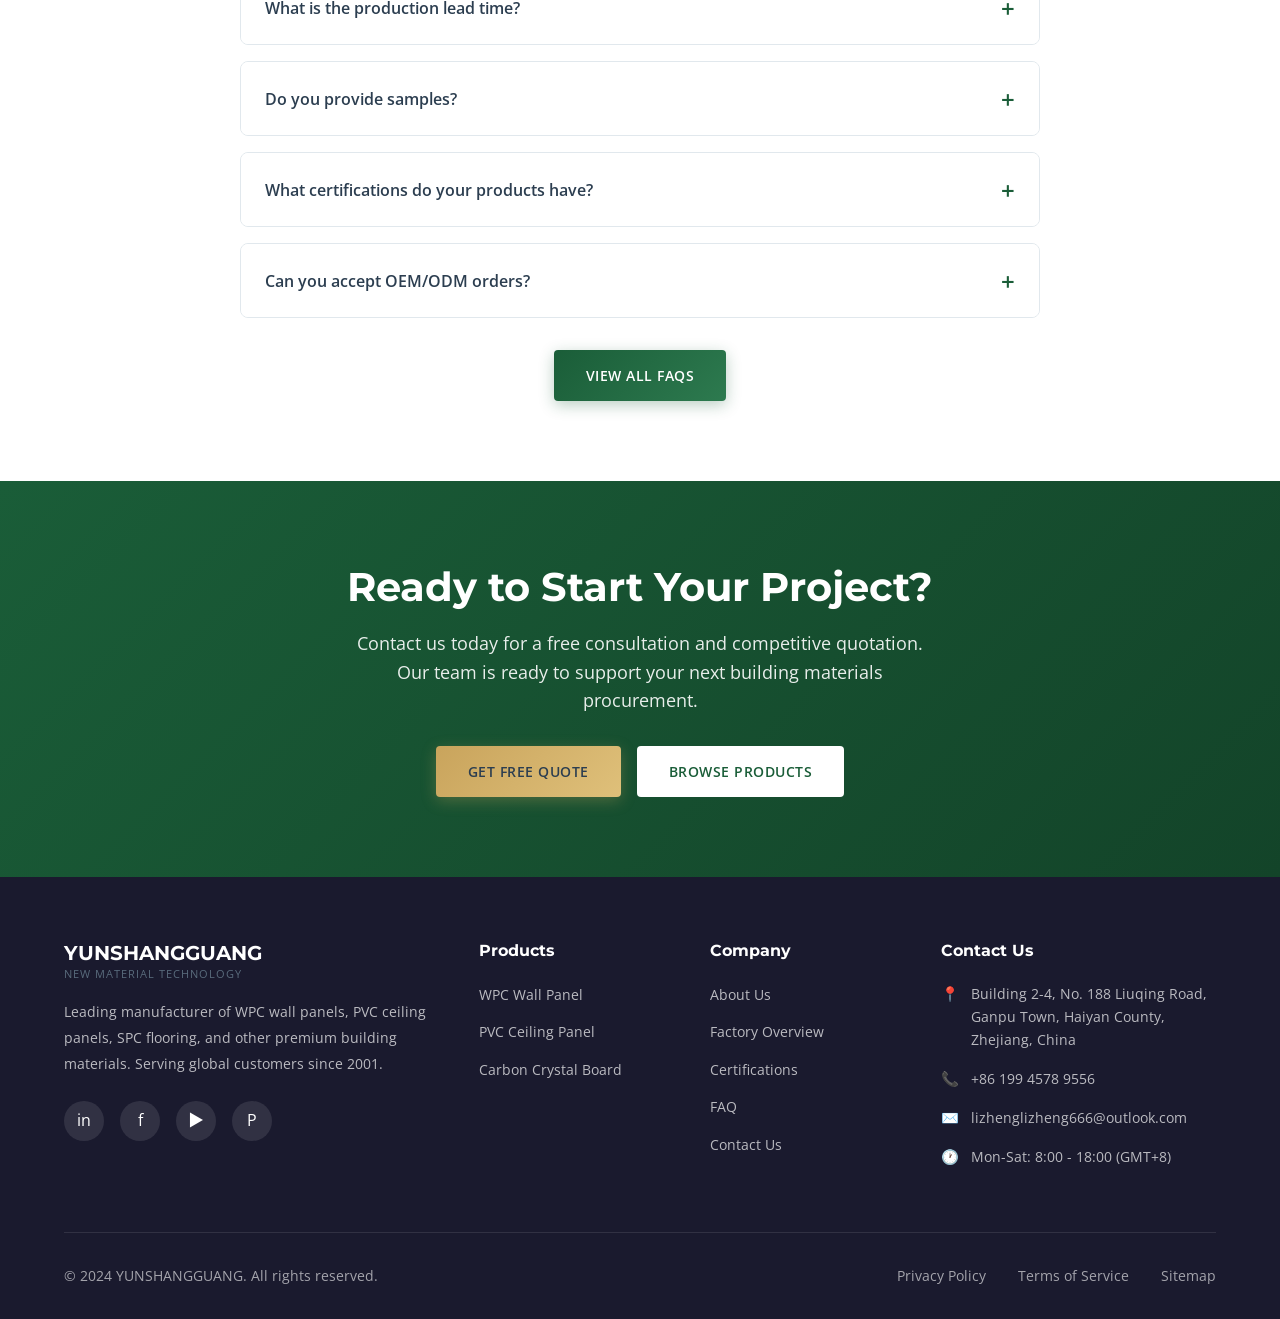
==== commit cdf22c18: "Update homepage hero image to factory showroom" ====
--- a/index.html
+++ b/index.html
@@ -140,7 +140,7 @@
       </div>
     </div>
     <div class="hero-image">
-      <img src="images/factory-exterior.jpg?v=3" alt="YUNSHANGGUANG Factory Exterior" loading="eager">
+      <img src="images/factory-showroom.jpg" alt="YUNSHANGGUANG Factory Showroom" loading="eager">
     </div>
   </section>
 
@@ -183,7 +183,7 @@
       <div class="products-grid">
         <div class="product-card">
           <div class="product-image">
-            <img src="images/wpc-grille.jpg" alt="WPC Grille Product Display" loading="lazy">
+            <img src="images/showroom-1.jpg" alt="WPC Grille Product Display" loading="lazy">
             <span class="product-badge">Hot Sale</span>
           </div>
           <div class="product-content">
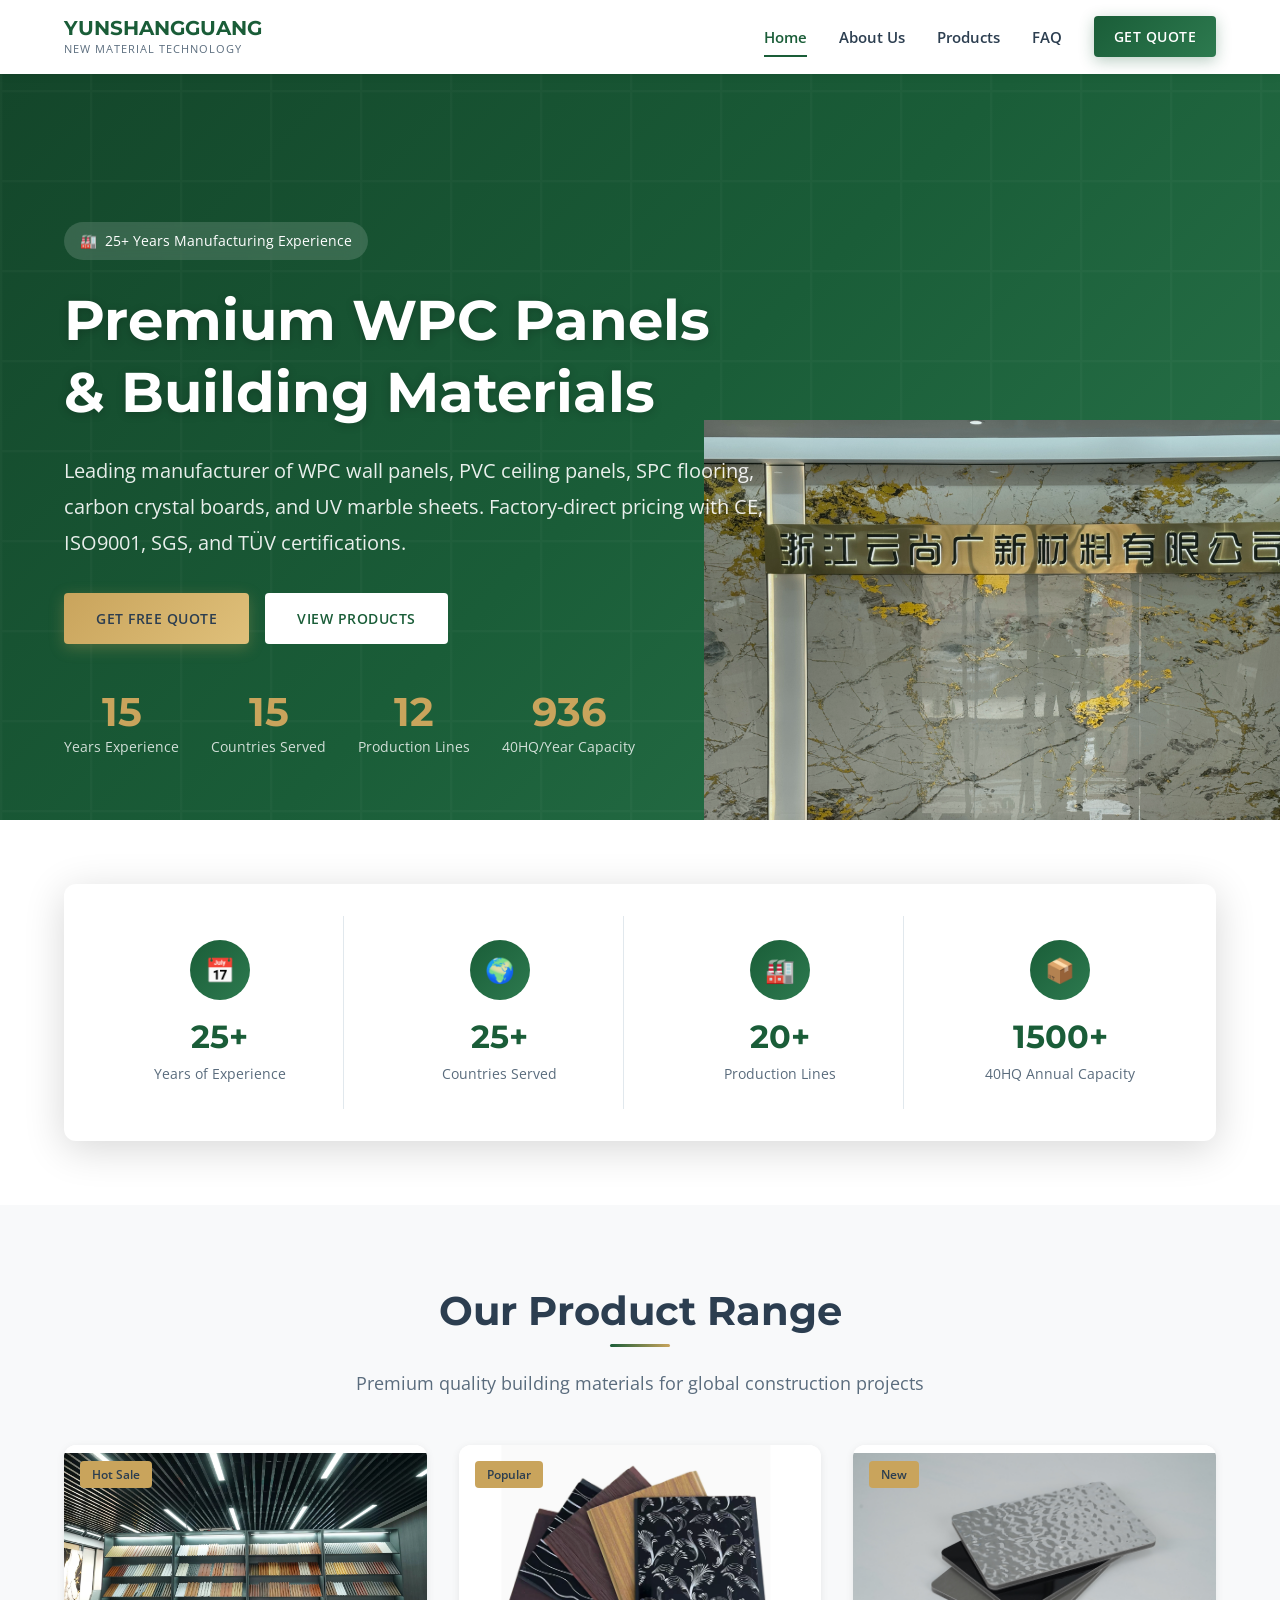
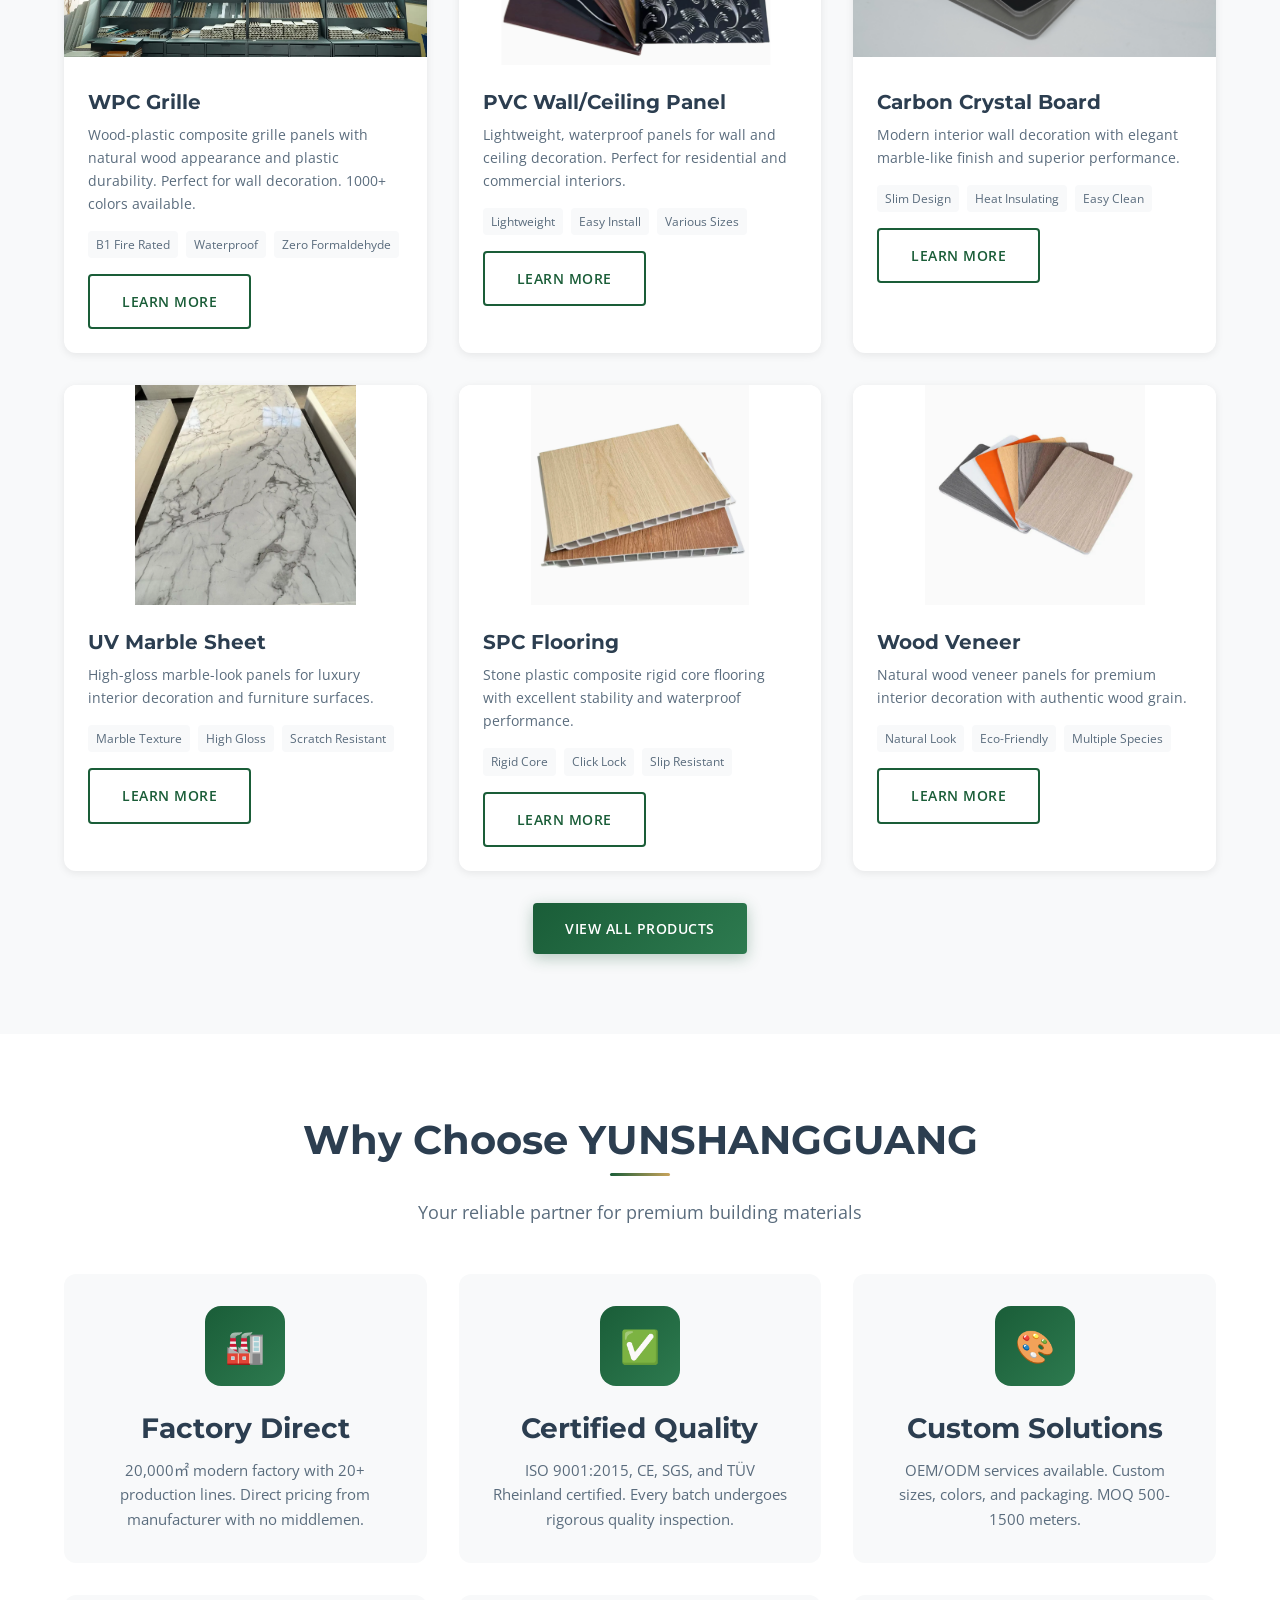
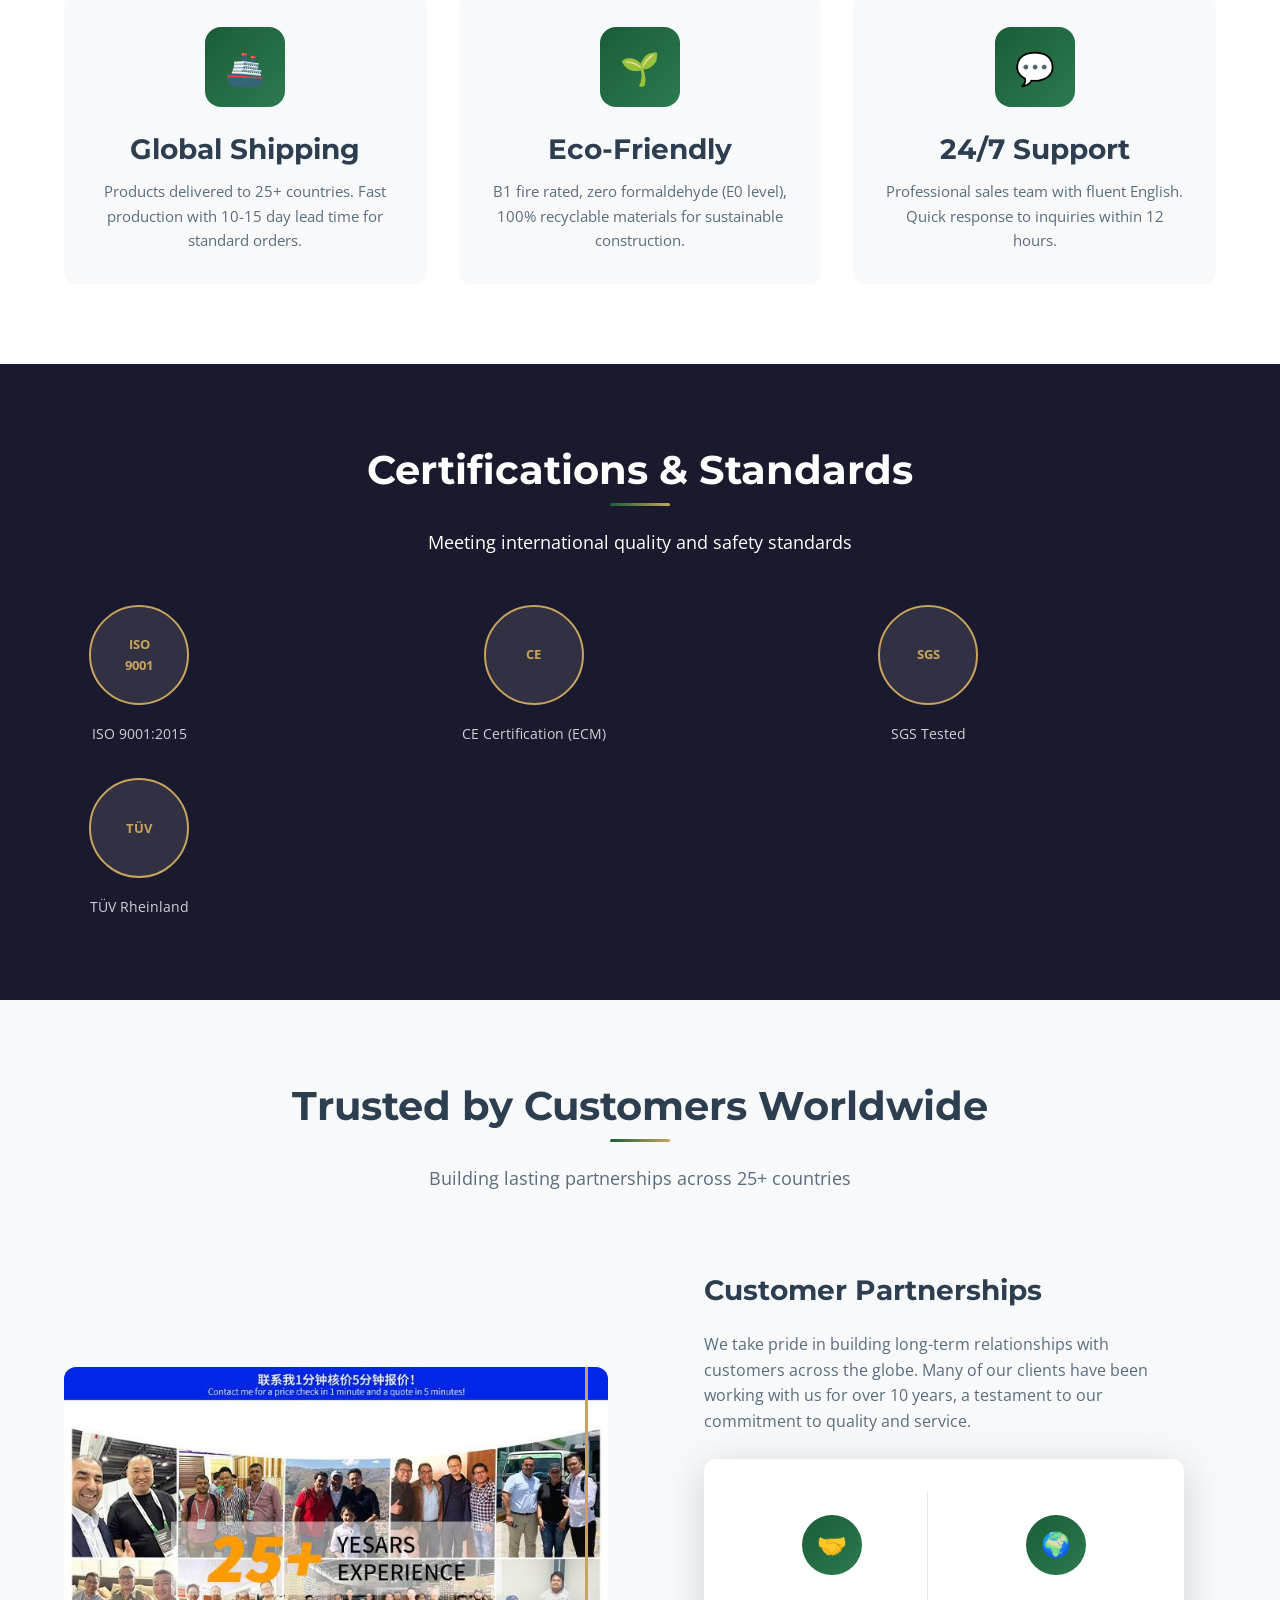
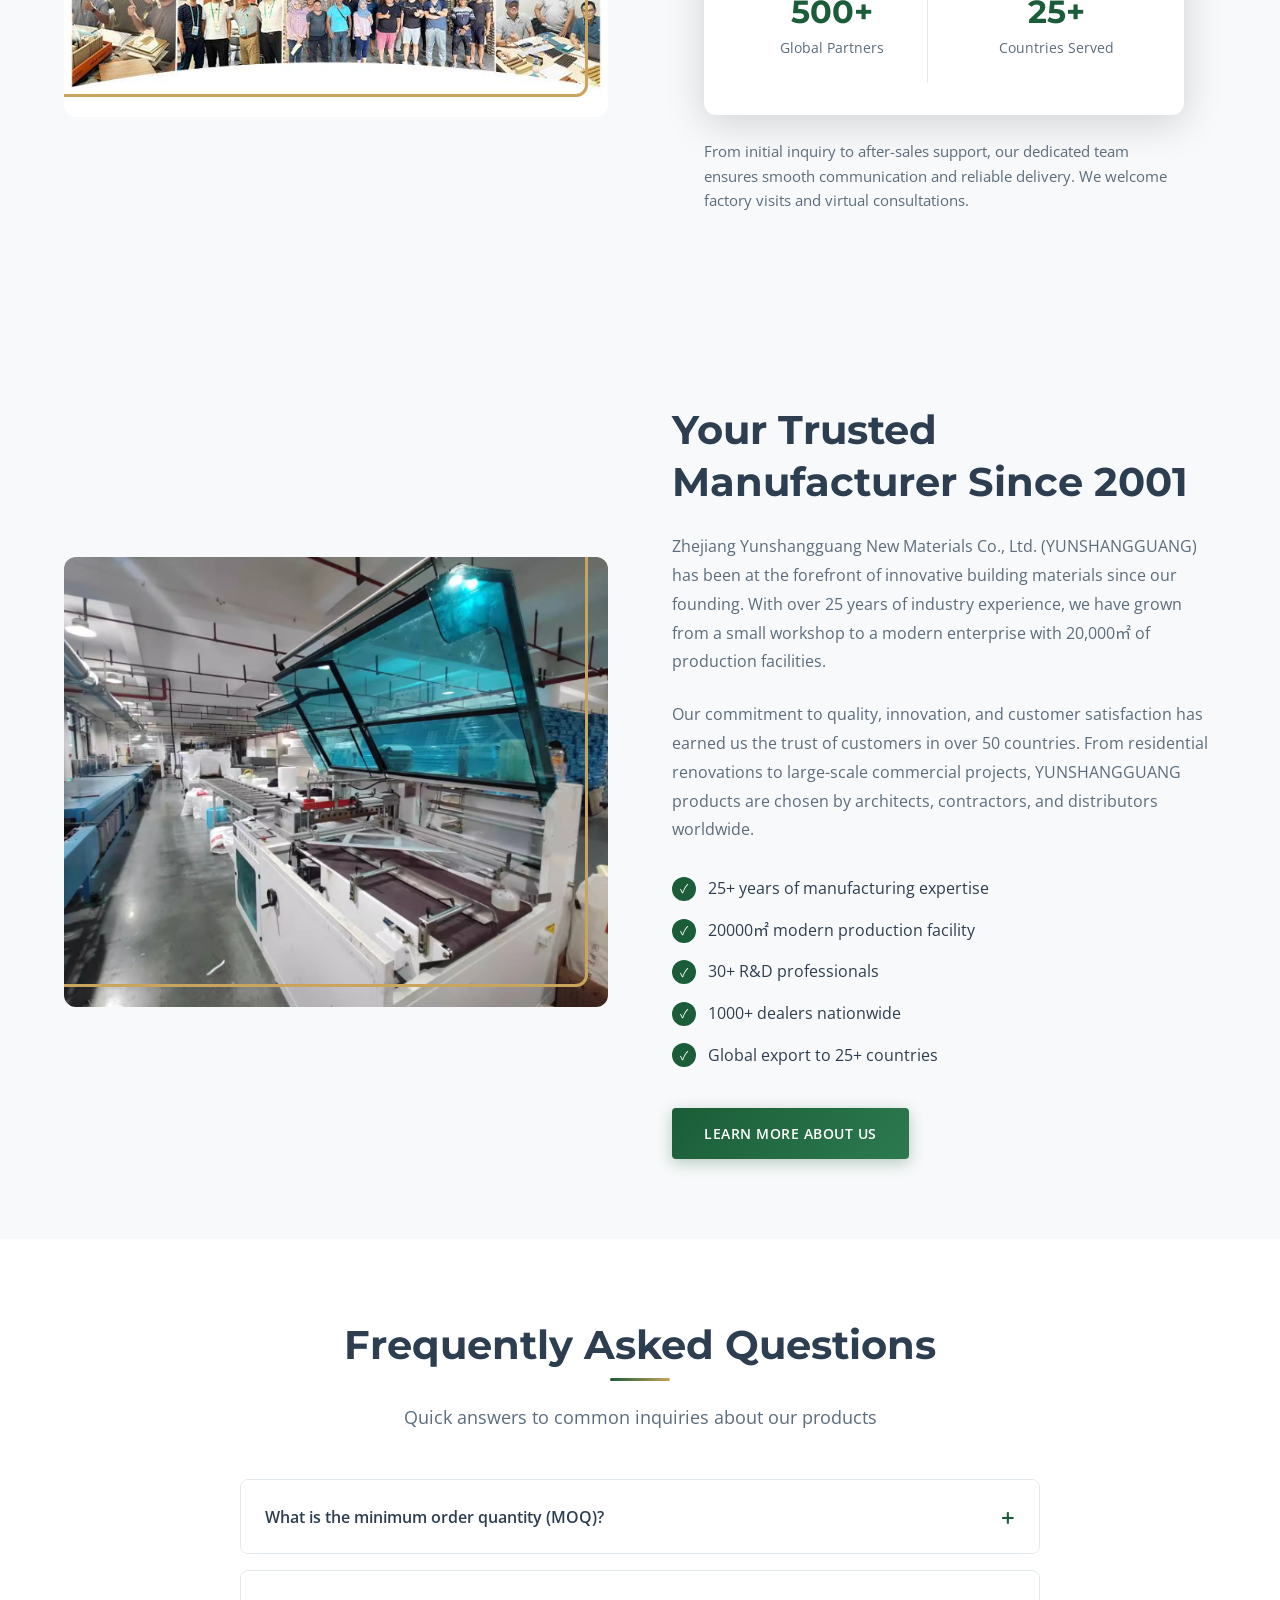
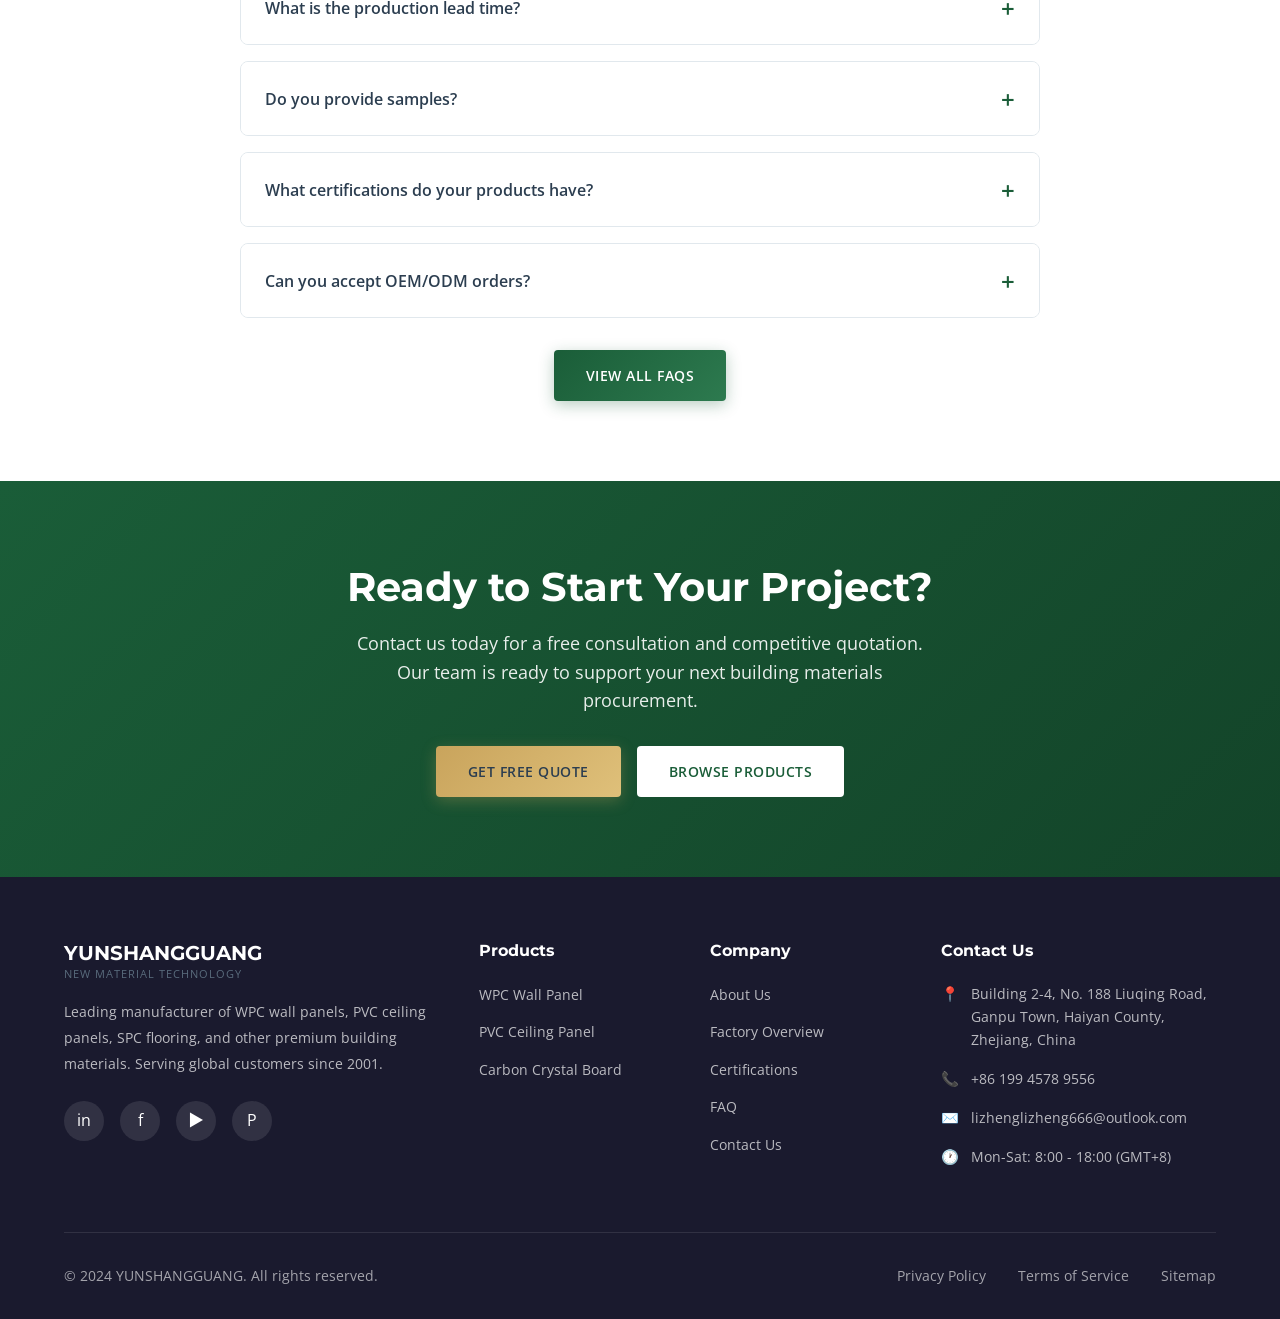
==== commit cb8ba6bf: "Update homepage hero image to factory showroom" ====
--- a/index.html
+++ b/index.html
@@ -140,7 +140,7 @@
       </div>
     </div>
     <div class="hero-image">
-      <img src="images/factory-showroom.jpg" alt="YUNSHANGGUANG Factory Showroom" loading="eager">
+      <img src="images/factory-showroom.jpg?v=1" alt="YUNSHANGGUANG Factory Showroom" loading="eager">
     </div>
   </section>
 
@@ -183,7 +183,7 @@
       <div class="products-grid">
         <div class="product-card">
           <div class="product-image">
-            <img src="images/showroom-1.jpg" alt="WPC Grille Product Display" loading="lazy">
+            <img src="images/wpc-grille.jpg" alt="WPC Grille Product Display" loading="lazy">
             <span class="product-badge">Hot Sale</span>
           </div>
           <div class="product-content">
